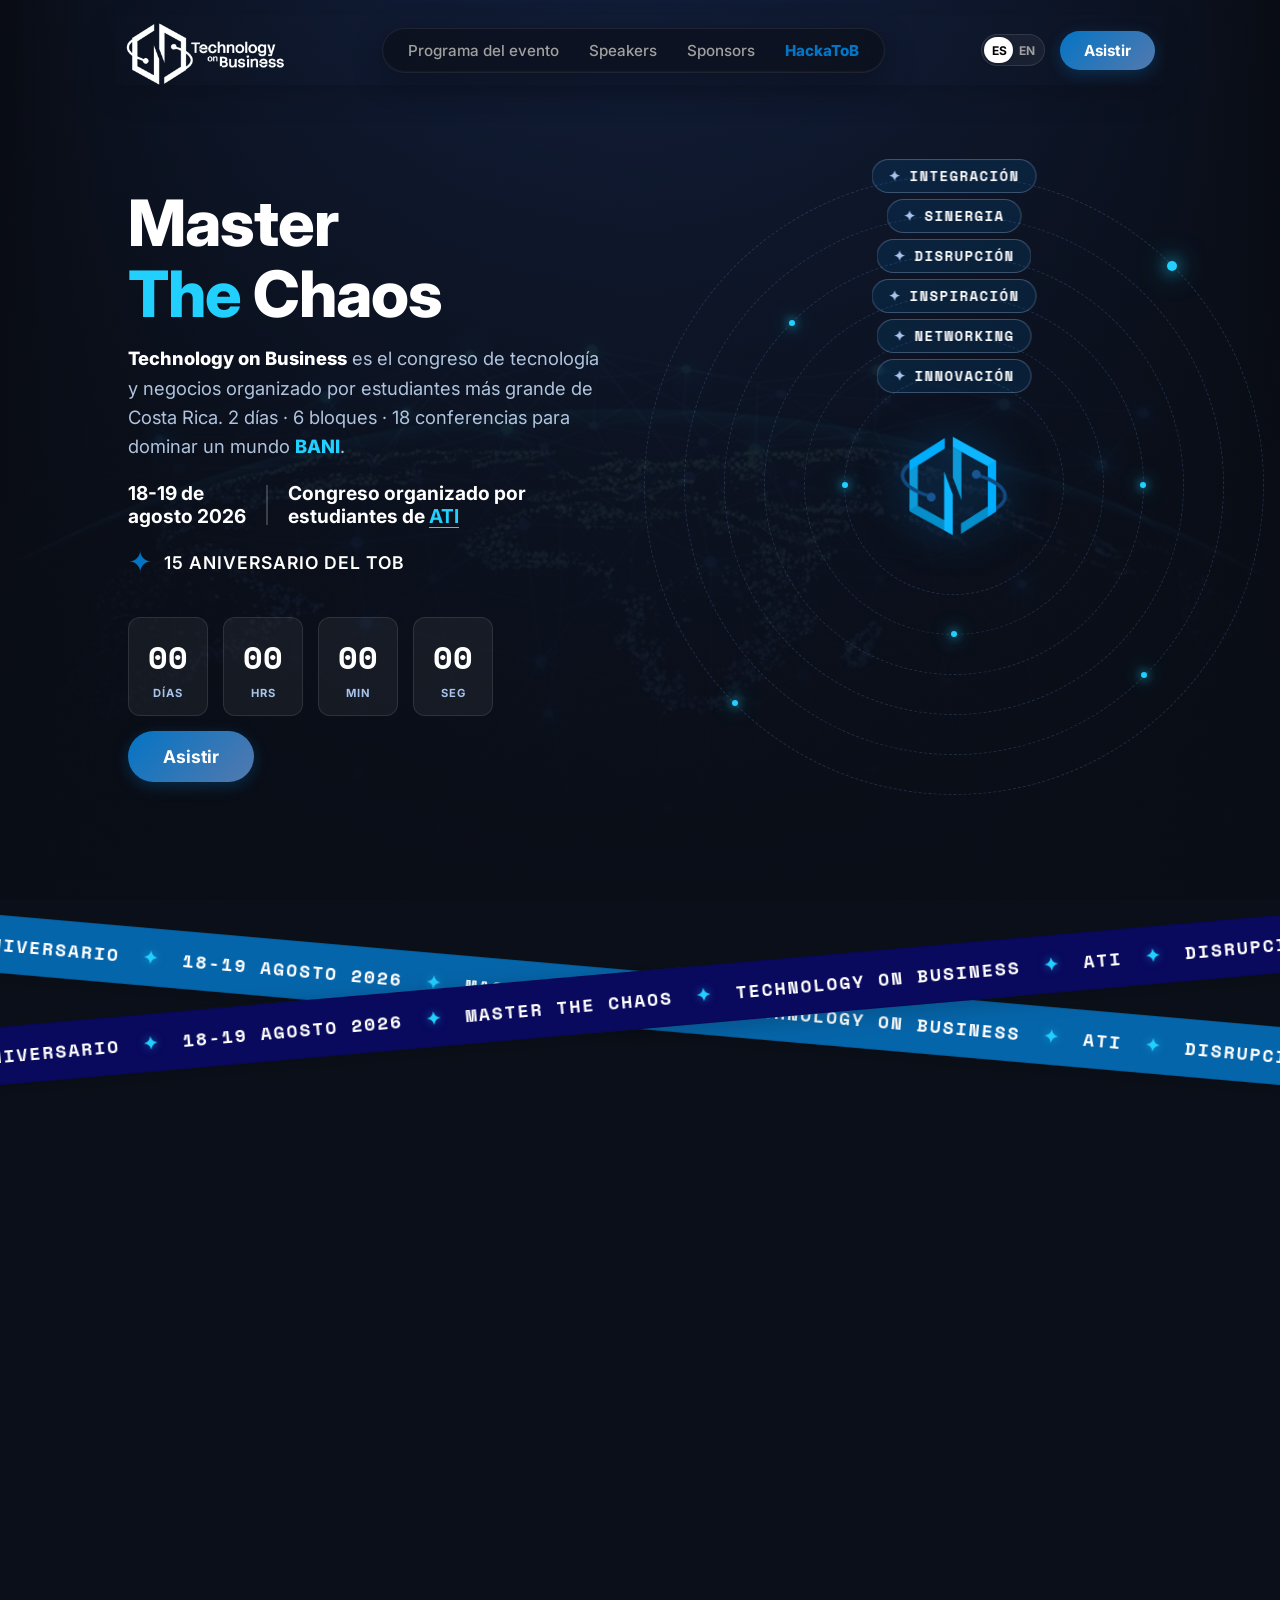
==== index.html @ 5d66d49d "style: autoformat and minor visual tweaks to index and CSS" ====
<!DOCTYPE html>
<html lang="es">

<head>
    <meta charset="UTF-8">
    <meta name="viewport" content="width=device-width, initial-scale=1.0">
    <title>ToB - Technology On Business</title>
    <link rel="stylesheet" href="style.css">
</head>

<body>

    <!-- Navbar -->
    <nav class="navbar" id="navbar">
        <!-- Izquierda -->
        <div class="navbar-left">
            <a href="#" class="logo-link">
                <img src="imagenes/LogoTob.png" alt="Logo ToB" class="logo-img">
            </a>
        </div>

        <!-- Centro -->
        <div class="navbar-center">
            <div class="nav-item">
                <a href="#programa" class="nav-link">Programa del evento</a>
                <div class="dropdown-duna">
                    <div class="dropdown-content">
                        <h4>Agenda completa</h4>
                        <p>Descubre todas las charlas y talleres del ToB.</p>
                    </div>
                </div>
            </div>
            <div class="nav-item">
                <a href="#speakers" class="nav-link">Speakers</a>
                <div class="dropdown-duna">
                    <div class="dropdown-content">
                        <h4>Nuestros Ponentes</h4>
                        <p>Conoce a los expertos que liderarán el evento.</p>
                    </div>
                </div>
            </div>
            <div class="nav-item">
                <a href="#sponsors" class="nav-link">Sponsors</a>
                <div class="dropdown-duna">
                    <div class="dropdown-content">
                        <h4>Nuestros Aliados</h4>
                        <p>Empresas que hacen posible este evento.</p>
                    </div>
                </div>
            </div>
            <div class="nav-item">
                <a href="#hackatob" class="nav-link highlight-link">HackaToB</a>
                <div class="dropdown-duna">
                    <div class="dropdown-content">
                        <h4>Hackathon ToB</h4>
                        <p>Participa en el reto de programación.</p>
                    </div>
                </div>
            </div>
        </div>

        <!-- Derecha -->
        <div class="navbar-right">
            <div class="lang-selector" id="langToggle" data-lang="ES">
                <span class="lang-text active">ES</span>
                <span class="lang-text">EN</span>
                <div class="lang-slider"></div>
            </div>
            <a href="#" class="btn btn-primary">Asistir</a>

            <!-- Hamburger Menu Toggle (Mobile) -->
            <button class="menu-toggle" id="menuToggle" aria-label="Menú">
                <span class="hamburger"></span>
            </button>
        </div>
    </nav>

    <!-- Menú Móvil -->
    <div class="mobile-nav" id="mobileNav">
        <a href="#programa" class="mobile-link">Programa del evento</a>
        <a href="#speakers" class="mobile-link">Speakers</a>
        <a href="#sponsors" class="mobile-link">Sponsors</a>
        <a href="#hackatob" class="mobile-link highlight-link">HackaToB</a>
        <div class="mobile-actions">
            <div class="lang-selector" id="langToggleMobile" data-lang="ES">
                <span class="lang-text active">ES</span>
                <span class="lang-text">EN</span>
                <div class="lang-slider"></div>
            </div>
            <a href="#" class="btn btn-primary">Asistir</a>
        </div>
    </div>

    <!-- Hero Section -->
    <header class="hero" id="hero">
        <div class="hero-content">
            <h1 class="hero-title">Master <br><span class="text-cyan">The </span>Chaos</h1>

            <p class="hero-slogan">
                <span class="font-bold text-white">Technology on Business</span> es el congreso de tecnología y negocios
                organizado por estudiantes más grande de Costa Rica. 2 días · 6 bloques · 18 conferencias para dominar
                un mundo <span class="text-cyan font-bold">BANI</span>.
            </p>

            <div class="hero-info-box">
                <div class="info-date">
                    18-19 de<br>agosto 2026
                </div>
                <div class="info-divider"></div>
                <div class="info-org">
                    Congreso organizado por<br>estudiantes de <a href="#ati" class="text-cyan"
                        style="text-decoration: underline; text-underline-offset: 4px;">ATI</a>
                </div>
            </div>

            <div class="hero-badge">
                <span class="badge-icon">✦</span> <span class="badge-text">15 ANIVERSARIO DEL TOB</span>
            </div>

            <div class="hero-countdown" id="countdown">
                <div class="time-box">
                    <span class="time-value" id="days">00</span>
                    <span class="time-label">DÍAS</span>
                </div>
                <div class="time-box">
                    <span class="time-value" id="hours">00</span>
                    <span class="time-label">HRS</span>
                </div>
                <div class="time-box">
                    <span class="time-value" id="minutes">00</span>
                    <span class="time-label">MIN</span>
                </div>
                <div class="time-box">
                    <span class="time-value" id="seconds">00</span>
                    <span class="time-label">SEG</span>
                </div>
            </div>

            <div class="hero-actions">
                <a href="#" class="btn btn-primary btn-large">Asistir</a>
            </div>
        </div>

        <!-- Derecha: Sistema Solar Interactivo -->
        <div class="hero-visual">
            <div class="solar-system" id="solarSystem">
                <!-- Logo Central (Sol) -->
                <div class="sun" id="heroLogo">
                    <img src="imagenes/IsotipoColor.png" alt="ToB Isotipo" class="sun-img">
                </div>

                <!-- Órbitas y Planetas (6 palabras) -->
                <!-- Órbita 1 (Más cercana, más rápida pero no tanto) -->
                <div class="orbit orbit-1">
                    <div class="planet"><span class="planet-word">Innovación</span></div>
                    <div class="moon" style="top: 50%; left: 0;"></div>
                </div>
                <!-- Órbita 2 -->
                <div class="orbit orbit-2">
                    <div class="planet"><span class="planet-word">Networking</span></div>
                    <div class="moon" style="top: 100%; left: 50%;"></div>
                </div>
                <!-- Órbita 3 -->
                <div class="orbit orbit-3">
                    <div class="planet"><span class="planet-word">Inspiración</span></div>
                    <div class="moon" style="top: 50%; left: 100%;"></div>
                </div>
                <!-- Órbita 4 -->
                <div class="orbit orbit-4">
                    <div class="planet"><span class="planet-word">Disrupción</span></div>
                    <div class="moon" style="top: 14.64%; left: 14.64%;"></div>
                </div>
                <!-- Órbita 5 -->
                <div class="orbit orbit-5">
                    <div class="planet"><span class="planet-word">Sinergia</span></div>
                    <div class="moon" style="top: 85.35%; left: 85.35%;"></div>
                </div>
                <!-- Órbita 6 (Más lejana, más lenta) -->
                <div class="orbit orbit-6">
                    <div class="planet"><span class="planet-word">Integración</span></div>
                    <div class="moon" style="top: 85.35%; left: 14.64%;"></div>
                    <!-- Agregamos una segunda luna a la órbita más grande para que se vea como la imagen -->
                    <div class="moon moon-large" style="top: 14.64%; left: 85.35%;"></div>
                </div>
            </div>
        </div>
    </header>

    <!-- Franja Divisora (Crossed Marquee) -->
    <div class="divider-marquee">
        <!-- Franja 1 (Moviéndose a la izquierda, inclinada) -->
        <div class="marquee-stripe marquee-1">
            <div class="marquee-track track-left">
                <span class="marquee-text">15 ANIVERSARIO <span class="text-cyan">✦</span> 18-19 AGOSTO 2026 <span
                        class="text-cyan">✦</span> MASTER THE CHAOS <span class="text-cyan">✦</span> TECHNOLOGY ON
                    BUSINESS <span class="text-cyan">✦</span> ATI <span class="text-cyan">✦</span> DISRUPCIÓN <span
                        class="text-cyan">✦</span> NETWORKING <span class="text-cyan">✦</span> </span>
                <span class="marquee-text">15 ANIVERSARIO <span class="text-cyan">✦</span> 18-19 AGOSTO 2026 <span
                        class="text-cyan">✦</span> MASTER THE CHAOS <span class="text-cyan">✦</span> TECHNOLOGY ON
                    BUSINESS <span class="text-cyan">✦</span> ATI <span class="text-cyan">✦</span> DISRUPCIÓN <span
                        class="text-cyan">✦</span> NETWORKING <span class="text-cyan">✦</span> </span>
                <span class="marquee-text">15 ANIVERSARIO <span class="text-cyan">✦</span> 18-19 AGOSTO 2026 <span
                        class="text-cyan">✦</span> MASTER THE CHAOS <span class="text-cyan">✦</span> TECHNOLOGY ON
                    BUSINESS <span class="text-cyan">✦</span> ATI <span class="text-cyan">✦</span> DISRUPCIÓN <span
                        class="text-cyan">✦</span> NETWORKING <span class="text-cyan">✦</span> </span>
                <span class="marquee-text">15 ANIVERSARIO <span class="text-cyan">✦</span> 18-19 AGOSTO 2026 <span
                        class="text-cyan">✦</span> MASTER THE CHAOS <span class="text-cyan">✦</span> TECHNOLOGY ON
                    BUSINESS <span class="text-cyan">✦</span> ATI <span class="text-cyan">✦</span> DISRUPCIÓN <span
                        class="text-cyan">✦</span> NETWORKING <span class="text-cyan">✦</span> </span>
            </div>
        </div>

        <!-- Franja 2 (Moviéndose a la derecha, inclinada cruzada) -->
        <div class="marquee-stripe marquee-2">
            <div class="marquee-track track-right">
                <span class="marquee-text">15 ANIVERSARIO <span class="text-cyan">✦</span> 18-19 AGOSTO 2026 <span
                        class="text-cyan">✦</span> MASTER THE CHAOS <span class="text-cyan">✦</span> TECHNOLOGY ON
                    BUSINESS <span class="text-cyan">✦</span> ATI <span class="text-cyan">✦</span> DISRUPCIÓN <span
                        class="text-cyan">✦</span> NETWORKING <span class="text-cyan">✦</span> </span>
                <span class="marquee-text">15 ANIVERSARIO <span class="text-cyan">✦</span> 18-19 AGOSTO 2026 <span
                        class="text-cyan">✦</span> MASTER THE CHAOS <span class="text-cyan">✦</span> TECHNOLOGY ON
                    BUSINESS <span class="text-cyan">✦</span> ATI <span class="text-cyan">✦</span> DISRUPCIÓN <span
                        class="text-cyan">✦</span> NETWORKING <span class="text-cyan">✦</span> </span>
                <span class="marquee-text">15 ANIVERSARIO <span class="text-cyan">✦</span> 18-19 AGOSTO 2026 <span
                        class="text-cyan">✦</span> MASTER THE CHAOS <span class="text-cyan">✦</span> TECHNOLOGY ON
                    BUSINESS <span class="text-cyan">✦</span> ATI <span class="text-cyan">✦</span> DISRUPCIÓN <span
                        class="text-cyan">✦</span> NETWORKING <span class="text-cyan">✦</span> </span>
                <span class="marquee-text">15 ANIVERSARIO <span class="text-cyan">✦</span> 18-19 AGOSTO 2026 <span
                        class="text-cyan">✦</span> MASTER THE CHAOS <span class="text-cyan">✦</span> TECHNOLOGY ON
                    BUSINESS <span class="text-cyan">✦</span> ATI <span class="text-cyan">✦</span> DISRUPCIÓN <span
                        class="text-cyan">✦</span> NETWORKING <span class="text-cyan">✦</span> </span>
            </div>
        </div>
    </div>

    <!-- Section About -->
    <section id="about" class="about-section">
        <div class="container">
            <!-- El contenido del about irá aquí -->
        </div>
    </section>

    <script src="script.js"></script>
</body>

</html>
---- style.css ----
/* Importando fuentes base modernas como fallback (Inter/Outfit) y definiendo las deseadas */
@import url('https://fonts.googleapis.com/css2?family=Inter:wght@400;500;600;700&family=Space+Mono:wght@400;700&display=swap');

:root {
    /* Paleta Sapphire nightfall whisper */
    --color-primary: #0474C4;
    --color-primary-dark: #06457F;
    --color-secondary: #5379AE;
    --color-accent: #A8C4EC;
    --color-dark-teal: #2C444C;
    --color-background: #0A0F19;
    /* Fondo oscuro del body */

    /* Variables adicionales */
    --color-text: #ffffff;
    --color-nav-text: #2C444C;
    /* Texto oscuro para el nav blanco */
    --glass-bg: rgba(255, 255, 255, 0.98);
    /* Fondo blanco del nav */
    --nav-shadow: 0 10px 30px rgba(0, 0, 0, 0.15);

    /* Tipografía */
    --font-main: 'Google Sans Flex', 'Inter', sans-serif;
    --font-tech: 'Geist Pixel', 'Space Mono', monospace;
}

* {
    margin: 0;
    padding: 0;
    box-sizing: border-box;
}

body {
    background-color: var(--color-background);
    /* Conservamos el fondo oscuro */
    color: var(--color-text);
    font-family: var(--font-main);
    min-height: 200vh;
}

/* =========================================
   NAVBAR (Estilo Pastilla Blanca Flotante)
   ========================================= */
.navbar {
    position: fixed;
    top: 15px;
    left: 50%;
    transform: translateX(-50%);
    width: 95%;
    max-width: 1050px;
    height: 70px;
    display: flex;
    justify-content: space-between;
    align-items: center;
    padding: 0 10px;
    z-index: 1000;
    background: transparent;
    transition: all 0.3s ease;
}

/* IZQUIERDA */
.navbar-left {
    display: flex;
    align-items: center;
}

.logo-link {
    display: flex;
    align-items: center;
    text-decoration: none;
    gap: 10px;
}

.logo-img {
    height: 160px;
    width: auto;
    object-fit: contain;
}


/* CENTRO (Ahora con forma de pastilla y efecto glassmorphism oscuro) */
.navbar-center {
    display: flex;
    gap: 30px;
    align-items: center;
    height: 45px;
    background: rgba(10, 14, 23, 0.6);
    /* Fondo oscuro semitransparente */
    border: 1px solid rgba(255, 255, 255, 0.08);
    border-radius: 50px;
    padding: 0 25px;
    backdrop-filter: blur(24px);
    /* Fuerte desenfoque para el efecto de luz */
    -webkit-backdrop-filter: blur(24px);
    box-shadow: inset 0 -1px 2px rgba(255, 255, 255, 0.05), 0 8px 32px rgba(0, 0, 0, 0.3);
}

.nav-item {
    position: relative;
    height: 100%;
    display: flex;
    align-items: center;
}

.nav-link {
    text-decoration: none;
    color: #a0a0a0;
    font-size: 0.95rem;
    font-weight: 500;
    transition: color 0.3s ease;
    padding: 10px 0;
}

.nav-item:hover .nav-link {
    color: #ffffff;
}

/* Enlace Destacado (HackaToB) */
.nav-link.highlight-link,
.mobile-link.highlight-link {
    color: var(--color-primary);
    font-weight: 800;
}

.nav-link.highlight-link:hover,
.mobile-link.highlight-link:hover {
    color: var(--color-primary-dark);
}

/* Dropdown estilo "Duna" (Ajustado al nuevo diseño) */
.dropdown-duna {
    position: absolute;
    top: 80px;
    /* Justo debajo del navbar con margen */
    left: 50%;
    transform: translateX(-50%) translateY(10px);
    background: #ffffff;
    /* Dropdown blanco para combinar con el nav */
    border-radius: 16px;
    padding: 20px;
    width: max-content;
    min-width: 220px;
    opacity: 0;
    visibility: hidden;
    transition: all 0.3s cubic-bezier(0.16, 1, 0.3, 1);
    box-shadow: 0 15px 40px rgba(0, 0, 0, 0.2);
    border: 1px solid rgba(0, 0, 0, 0.05);
}

/* Flechita para el dropdown */
.dropdown-duna::before {
    content: '';
    position: absolute;
    top: -6px;
    left: 50%;
    transform: translateX(-50%) rotate(45deg);
    width: 12px;
    height: 12px;
    background: #ffffff;
    border-left: 1px solid rgba(0, 0, 0, 0.05);
    border-top: 1px solid rgba(0, 0, 0, 0.05);
}

.nav-item:hover .dropdown-duna {
    opacity: 1;
    visibility: visible;
    transform: translateX(-50%) translateY(0);
}

.dropdown-content h4 {
    color: var(--color-primary-dark);
    font-size: 1rem;
    margin-bottom: 6px;
    font-weight: 700;
}

.dropdown-content p {
    color: #666;
    font-size: 0.85rem;
    line-height: 1.4;
}

/* DERECHA */
.navbar-right {
    display: flex;
    align-items: center;
    gap: 15px;
}

/* Selector de Idioma tipo switch */
.lang-selector {
    position: relative;
    display: flex;
    align-items: center;
    background-color: rgba(255, 255, 255, 0.05);
    border: 1px solid rgba(255, 255, 255, 0.1);
    border-radius: 20px;
    padding: 3px;
    width: 64px;
    height: 32px;
    cursor: pointer;
    justify-content: space-between;
}

.lang-text {
    font-family: var(--font-main);
    font-size: 0.75rem;
    font-weight: 700;
    color: #a0a0a0;
    z-index: 2;
    width: 50%;
    text-align: center;
    transition: color 0.3s;
    user-select: none;
    display: block;
}

.lang-text.active {
    color: #000;
}

.lang-slider {
    position: absolute;
    top: 2px;
    left: 2px;
    width: 29px;
    height: 26px;
    background: #ffffff;
    border-radius: 16px;
    box-shadow: 0 2px 5px rgba(0, 0, 0, 0.2);
    transition: transform 0.3s cubic-bezier(0.25, 0.8, 0.25, 1);
    z-index: 1;
}

.lang-selector[data-lang="EN"] .lang-slider {
    transform: translateX(29px);
}

/* Botones */
.btn {
    text-decoration: none;
    padding: 10px 24px;
    border-radius: 30px;
    font-size: 0.95rem;
    font-weight: 700;
    transition: all 0.3s ease;
    cursor: pointer;
}

/* Patrocinar: Mismo estilo pastilla, diferente tonalidad (más suave) */
.btn-secondary {
    background: linear-gradient(135deg, var(--color-accent), var(--color-secondary));
    color: #fff;
    box-shadow: 0 4px 15px rgba(168, 196, 236, 0.3);
}

.btn-secondary:hover {
    box-shadow: 0 6px 20px rgba(168, 196, 236, 0.5);
    transform: translateY(-2px);
    background: linear-gradient(135deg, var(--color-secondary), var(--color-accent));
}

/* Botón Principal (Gradiente llamativo como en la imagen, pero con nuestra paleta) */
.btn-primary {
    background: linear-gradient(135deg, var(--color-primary), var(--color-secondary));
    color: #fff;
    box-shadow: 0 4px 15px rgba(4, 116, 196, 0.3);
}

.btn-primary:hover {
    box-shadow: 0 6px 20px rgba(4, 116, 196, 0.5);
    transform: translateY(-2px);
    background: linear-gradient(135deg, var(--color-primary-dark), var(--color-primary));
}


/* =========================================
   HAMBURGER MENU & RESPONSIVE
   ========================================= */
.menu-toggle {
    display: none;
    background: rgba(255, 255, 255, 0.04);
    border: 1px solid rgba(255, 255, 255, 0.05);
    border-radius: 50%;
    cursor: pointer;
    width: 44px;
    height: 44px;
    position: relative;
    z-index: 1001;
}

.hamburger,
.hamburger::before,
.hamburger::after {
    display: block;
    width: 20px;
    height: 2px;
    background-color: #ffffff;
    /* Hamburguesa blanca */
    position: absolute;
    left: 11px;
    transition: all 0.3s ease;
    border-radius: 2px;
}

.hamburger {
    top: 20px;
}

.hamburger::before {
    content: '';
    top: -7px;
    left: 0;
}

.hamburger::after {
    content: '';
    top: 7px;
    left: 0;
}

/* Estado activo de hamburguesa (X) */
.menu-toggle.active .hamburger {
    background-color: transparent;
}

.menu-toggle.active .hamburger::before {
    transform: translateY(7px) rotate(45deg);
}

.menu-toggle.active .hamburger::after {
    transform: translateY(-7px) rotate(-45deg);
}

/* Menú Móvil */
.mobile-nav {
    position: fixed;
    top: 100px;
    left: 50%;
    transform: translateX(-50%) translateY(-20px);
    width: 90%;
    max-width: 400px;
    background: var(--glass-bg);
    border-radius: 24px;
    padding: 25px;
    display: flex;
    flex-direction: column;
    gap: 15px;
    box-shadow: 0 15px 40px rgba(0, 0, 0, 0.2);
    opacity: 0;
    visibility: hidden;
    transition: all 0.3s cubic-bezier(0.16, 1, 0.3, 1);
    z-index: 999;
}

.mobile-nav.open {
    opacity: 1;
    visibility: visible;
    transform: translateX(-50%) translateY(0);
}

.mobile-link {
    text-decoration: none;
    color: var(--color-nav-text);
    font-size: 1.1rem;
    font-weight: 700;
    padding: 12px;
    text-align: center;
    border-bottom: 1px solid rgba(0, 0, 0, 0.05);
    transition: color 0.3s;
}

.mobile-link:hover {
    color: var(--color-primary);
}

.mobile-actions {
    display: flex;
    flex-direction: column;
    align-items: center;
    gap: 20px;
    margin-top: 10px;
}

@media (max-width: 980px) {
    .navbar {
        height: 70px;
        padding: 0 15px;
    }

    .navbar-center,
    .navbar-right .btn-primary {
        display: none;
    }

    .menu-toggle {
        display: flex;
        align-items: center;
        justify-content: center;
    }
}

/* =========================================
   HERO SECTION
   ========================================= */
.hero {
    display: grid;
    grid-template-columns: 1fr 1fr;
    min-height: 100vh;
    padding: 120px 5% 50px 10%;
    /* Espacio arriba para el navbar */
    align-items: center;
    gap: 40px;
    overflow: hidden;
    position: relative;
    background: linear-gradient(rgba(10, 14, 23, 0.85), rgba(10, 14, 23, 0.95)), url('imagenes/FondoHero.jpg');
    background-size: cover;
    background-position: center;
    background-repeat: no-repeat;
}

/* --- LADO IZQUIERDO: CONTENIDO --- */
.hero-content {
    display: flex;
    flex-direction: column;
    gap: 15px;
    z-index: 10;
}

/* === Estilo original de "Pastilla" (Comentado por si se desea regresar a él) ===
.hero-badge {
    display: inline-flex;
    align-items: center;
    background: rgba(83, 121, 174, 0.15);
    border: 1px solid rgba(83, 121, 174, 0.3);
    padding: 8px 16px;
    border-radius: 50px;
    font-size: 0.9rem;
    font-weight: 600;
    color: var(--color-accent);
    margin-bottom: 20px;
    backdrop-filter: blur(5px);
}

.badge-icon {
    margin-right: 8px;
    font-size: 1.1rem;
}
*/

/* === Nuevo estilo sin pastilla === */
.hero-badge {
    display: inline-flex;
    align-items: center;
    margin-bottom: 20px;
}

.badge-icon {
    margin-right: 12px;
    font-size: 1.8rem;
    color: var(--color-primary);
    /* Color vibrante para la estrella */
    font-weight: 300;
    line-height: 1;
}

.badge-text {
    font-size: 1.1rem;
    font-weight: 600;
    color: #fff;
    letter-spacing: 1px;
}

.badge-dot {
    width: 8px;
    height: 8px;
    border-radius: 50%;
    background-color: var(--color-accent);
}

.hero-title {
    font-size: clamp(3rem, 5vw, 5rem);
    font-weight: 800;
    line-height: 1.1;
    color: #ffffff;
    letter-spacing: -1px;
}

.hero-subtitle {
    font-size: clamp(1.5rem, 2vw, 2rem);
    font-weight: 600;
    color: var(--color-primary);
    margin-top: -15px;
}

.hero-slogan {
    font-size: 1.15rem;
    line-height: 1.6;
    color: #b0c4de;
    max-width: 90%;
}

.text-cyan {
    color: #21d0ff;
}

.text-white {
    color: #ffffff;
}

.font-bold {
    font-weight: 800;
}

.underline-text {
    text-decoration: underline;
    text-decoration-color: rgba(33, 208, 255, 0.5);
    text-underline-offset: 4px;
}

/* Info Box */
.hero-info-box {
    display: flex;
    align-items: center;
    gap: 20px;
    margin: 5px 0;
}

.info-date {
    font-size: 1.2rem;
    font-weight: 700;
    color: #fff;
    line-height: 1.2;
    white-space: nowrap;
}

.info-divider {
    width: 2px;
    height: 40px;
    background-color: rgba(255, 255, 255, 0.2);
}

.info-org {
    font-size: 1.2rem;
    font-weight: 700;
    color: #fff;
    line-height: 1.2;
}

/* Contador */
.hero-countdown {
    display: flex;
    gap: 15px;
    margin-top: 5px;
}

.time-box {
    display: flex;
    flex-direction: column;
    align-items: center;
    background: rgba(255, 255, 255, 0.05);
    border: 1px solid rgba(255, 255, 255, 0.1);
    border-radius: 12px;
    padding: 15px;
    min-width: 80px;
}

.time-value {
    font-family: var(--font-tech);
    font-size: 2rem;
    font-weight: 700;
    color: #ffffff;
}

.time-label {
    font-size: 0.7rem;
    color: var(--color-accent);
    font-weight: 700;
    letter-spacing: 1px;
    margin-top: 5px;
}

.btn-large {
    padding: 15px 35px;
    font-size: 1.1rem;
    display: inline-block;
}

/* --- LADO DERECHO: SISTEMA SOLAR --- */
.hero-visual {
    position: relative;
    width: 100%;
    height: 600px;
    display: flex;
    justify-content: center;
    align-items: center;
    perspective: 1000px;
    /* Para efecto 3D */
}

.solar-system {
    position: relative;
    width: 500px;
    height: 500px;
    display: flex;
    justify-content: center;
    align-items: center;
    transform-style: preserve-3d;
    transition: transform 0.1s ease-out;
    /* Para el parallax del mouse */
}

/* Logo Central */
.sun {
    position: absolute;
    width: 120px;
    height: 120px;
    z-index: 10;
    display: flex;
    justify-content: center;
    align-items: center;
    cursor: pointer;
    transition: transform 1s cubic-bezier(0.25, 1, 0.5, 1);
}

.sun-img {
    width: 100%;
    height: 100%;
    object-fit: contain;
    filter: drop-shadow(0 0 20px rgba(4, 116, 196, 0.5));
}

/* Animación de Moneda (Click en logo) */
.coin-spin {
    transform: rotateY(720deg) scale(1.1);
    /* 2 vueltas completas arrastradas */
}

/* Órbitas */
.orbit {
    position: absolute;
    border: 1px dashed rgba(83, 121, 174, 0.3);
    border-radius: 50%;
    top: 50%;
    left: 50%;
    transform: translate(-50%, -50%);
    animation: orbit-spin linear infinite;
    pointer-events: none;
    /* Dejar pasar los clicks a los elementos internos */
}

/* Lunas / Puntos Celestes en las órbitas */
.moon {
    position: absolute;
    width: 6px;
    height: 6px;
    background-color: #21d0ff;
    /* Color celeste brillante tipo neón */
    border-radius: 50%;
    box-shadow: 0 0 10px #21d0ff, 0 0 20px #21d0ff;
    transform: translate(-50%, -50%);
    /* Centrar exactamente en la línea de la órbita */
    pointer-events: none;
}

.moon.moon-large {
    width: 10px;
    height: 10px;
    box-shadow: 0 0 15px #21d0ff, 0 0 30px #21d0ff;
}

/* Planetas (Palabras) */
.planet {
    position: absolute;
    top: 0;
    left: 50%;
    transform: translate(-50%, -50%);
    /* El planeta debe contra-rotar para que el texto siempre esté al derecho */
    animation: anti-orbit-spin linear infinite;
    pointer-events: auto;
    /* Para poder hacer click en la palabra */
}

.planet-word {
    display: flex;
    align-items: center;
    gap: 8px;
    background: rgba(4, 116, 196, 0.15);
    border: 1px solid rgba(168, 196, 236, 0.3);
    backdrop-filter: blur(4px);
    padding: 6px 16px;
    border-radius: 20px;
    color: #fff;
    font-family: var(--font-tech);
    font-size: 0.85rem;
    font-weight: 700;
    letter-spacing: 1px;
    text-transform: uppercase;
    cursor: pointer;
    transition: all 0.3s ease;
    white-space: nowrap;
}

/* Iconos de estrella al lado de las palabras (como en la imagen 2) */
.planet-word::before {
    content: '✦';
    color: var(--color-accent);
}

/* Hover en planetas */
.planet-word:hover {
    background: rgba(4, 116, 196, 0.4);
    border-color: var(--color-accent);
    transform: scale(1.05);
}

/* Interactividad (Clic en planeta) */
.planet.highlighted .planet-word {
    background: var(--color-primary);
    border-color: #fff;
    box-shadow: 0 0 20px var(--color-primary);
    transform: scale(1.1);
}

.orbit.dimmed {
    opacity: 0.2;
}

.sun.dimmed {
    opacity: 0.5;
}

/* Tamaños y Velocidades de las 6 Órbitas */
/* 1. Más cercana */
.orbit-1 {
    width: 220px;
    height: 220px;
    animation-duration: 20s;
}

.orbit-1 .planet {
    animation-duration: 20s;
}

/* 2 */
.orbit-2 {
    width: 300px;
    height: 300px;
    animation-duration: 25s;
    animation-delay: -5s;
}

.orbit-2 .planet {
    animation-duration: 25s;
    animation-delay: -5s;
}

/* 3 */
.orbit-3 {
    width: 380px;
    height: 380px;
    animation-duration: 32s;
    animation-delay: -15s;
}

.orbit-3 .planet {
    animation-duration: 32s;
    animation-delay: -15s;
}

/* 4 */
.orbit-4 {
    width: 460px;
    height: 460px;
    animation-duration: 40s;
    animation-delay: -10s;
}

.orbit-4 .planet {
    animation-duration: 40s;
    animation-delay: -10s;
}

/* 5 */
.orbit-5 {
    width: 540px;
    height: 540px;
    animation-duration: 48s;
    animation-delay: -25s;
}

.orbit-5 .planet {
    animation-duration: 48s;
    animation-delay: -25s;
}

/* 6. Más lejana, más lenta */
.orbit-6 {
    width: 620px;
    height: 620px;
    animation-duration: 55s;
    animation-delay: -40s;
}

.orbit-6 .planet {
    animation-duration: 55s;
    animation-delay: -40s;
}

/* Keyframes de Rotación */
@keyframes orbit-spin {
    from {
        transform: translate(-50%, -50%) rotate(0deg);
    }

    to {
        transform: translate(-50%, -50%) rotate(360deg);
    }
}

/* Contra-rotación para mantener el texto horizontal */
@keyframes anti-orbit-spin {
    from {
        transform: translate(-50%, -50%) rotate(0deg);
    }

    to {
        transform: translate(-50%, -50%) rotate(-360deg);
    }
}

/* Responsivo para el Hero */
@media (max-width: 1100px) {
    .hero {
        grid-template-columns: 1fr;
        padding-top: 150px;
        text-align: center;
    }

    .hero-content {
        align-items: center;
    }

    .hero-slogan {
        margin: 0 auto;
    }

    .hero-visual {
        height: 400px;
        margin-top: 50px;
    }

    .solar-system {
        transform: scale(0.6) !important;
        /* Achicar el sistema solar para pantallas pequeñas */
    }
}

/* =========================================
   DIVIDER MARQUEE (Crossed)
   ========================================= */
.divider-marquee {
    position: relative;
    width: 100%;
    height: 200px;
    background: transparent;
    overflow: hidden;
    display: flex;
    align-items: center;
    justify-content: center;
}

.marquee-stripe {
    position: absolute;
    width: 110vw;
    /* Más ancho que la pantalla para cubrir la rotación */
    left: -5vw;
    padding: 15px 0;
    box-shadow: 0 5px 25px rgba(0, 0, 0, 0.2);
    z-index: 10;
    border-top: 1px solid rgba(0, 0, 0, 0.1);
    border-bottom: 1px solid rgba(0, 0, 0, 0.1);
}

.marquee-1 {
    transform: rotate(-5deg);
    background: #09095d;
    backdrop-filter: blur(10px);
}

.marquee-2 {
    transform: rotate(5deg);
    background: rgba(4, 116, 196, 0.85);
    backdrop-filter: blur(10px);
    z-index: 9;
    /* Va por debajo de la 1 */
}

.marquee-track {
    display: flex;
    white-space: nowrap;
    width: fit-content;
}

.track-left {
    animation: scroll-left 35s linear infinite;
}

.track-right {
    animation: scroll-right 35s linear infinite;
}

.marquee-text {
    font-family: var(--font-tech);
    font-size: 1.1rem;
    font-weight: 700;
    color: #fff;
    letter-spacing: 2px;
    padding-right: 20px;
    display: inline-block;
}

.marquee-text .text-cyan {
    margin: 0 10px;
    text-shadow: 0 0 10px rgba(33, 208, 255, 0.5);
}

@keyframes scroll-left {
    0% {
        transform: translateX(0);
    }

    100% {
        transform: translateX(-25%);
    }
}

@keyframes scroll-right {
    0% {
        transform: translateX(-25%);
    }

    100% {
        transform: translateX(0);
    }
}

/* =========================================
   ABOUT SECTION
   ========================================= */
.about-section {
    background-color: var(--color-bg);
    min-height: 60vh;
    padding: 80px 5%;
    color: #fff;
}
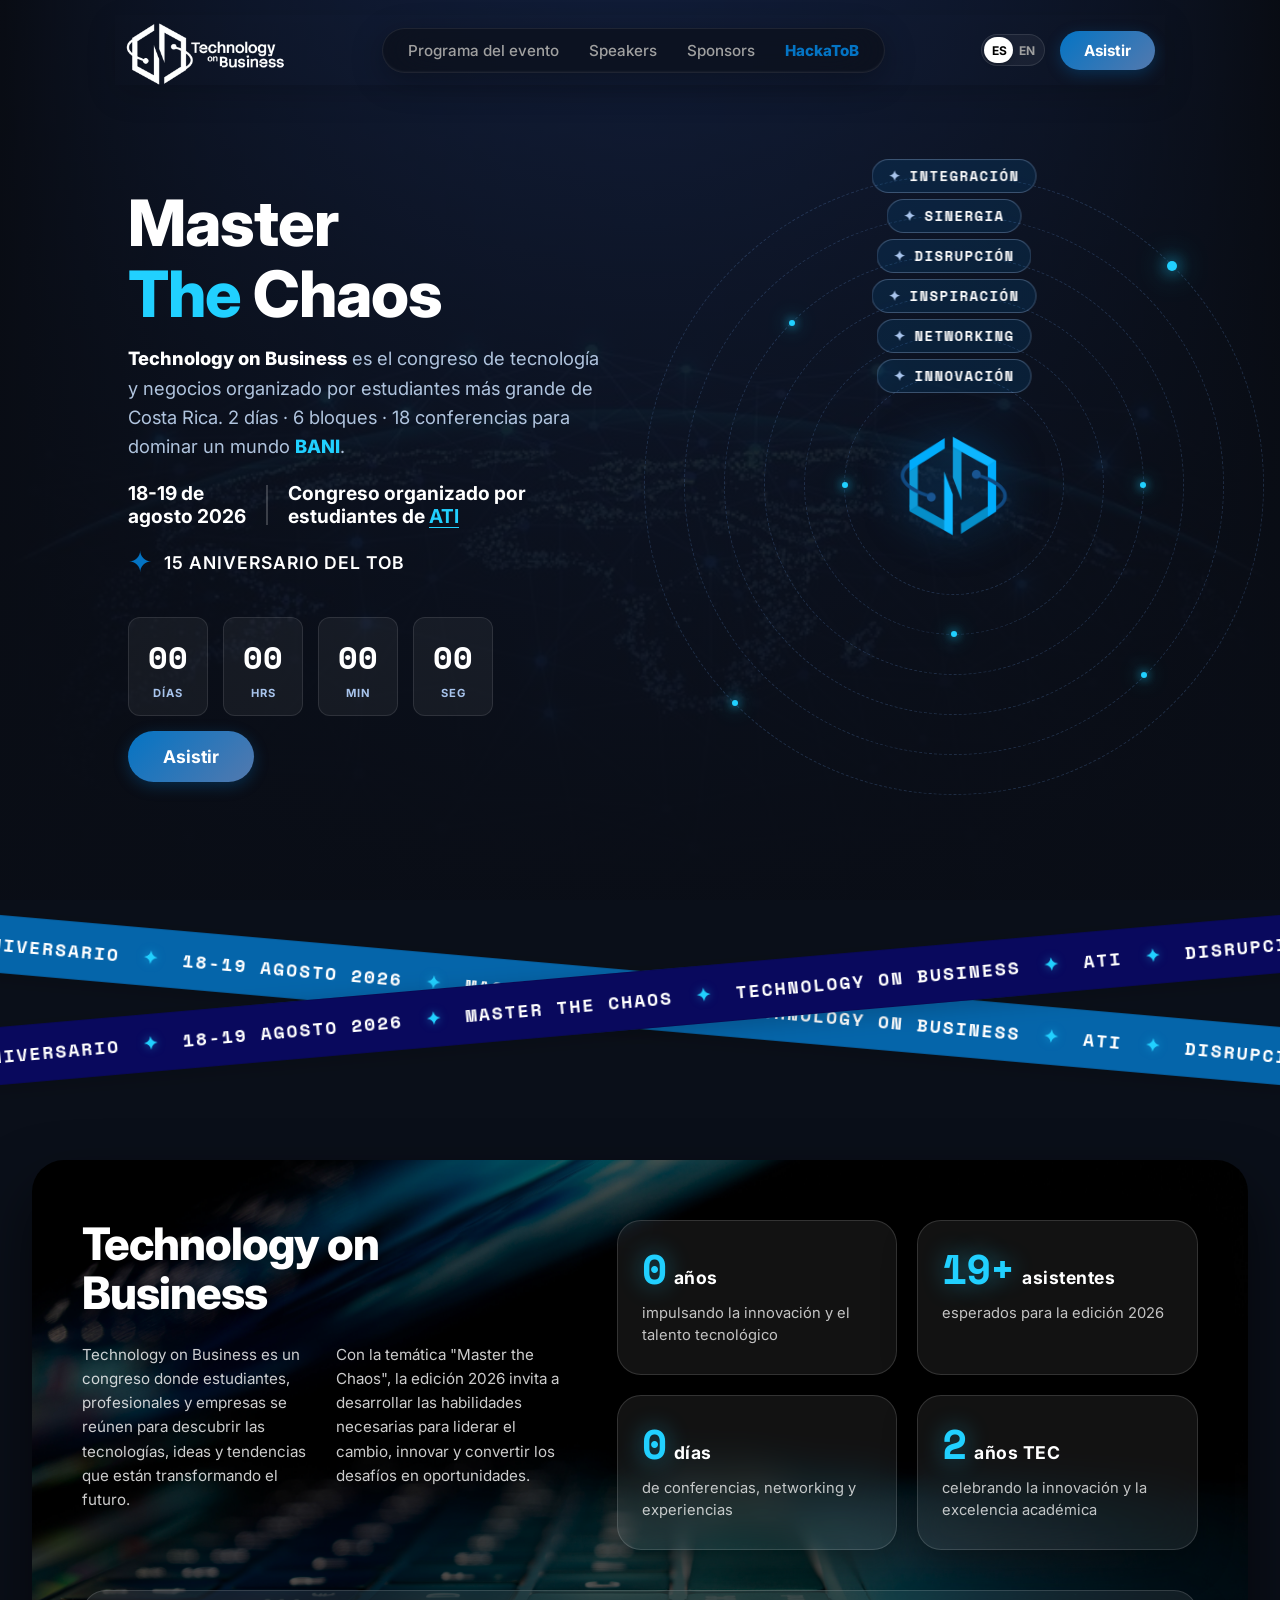
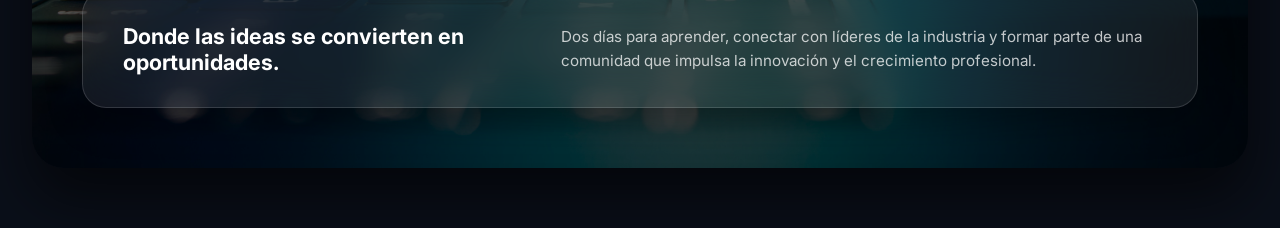
==== commit 19a85c8e: "feat: redesign About section with Glassmorphic cards, staggered animations and updated content" ====
--- a/index.html
+++ b/index.html
@@ -9,6 +9,11 @@
 </head>
 
 <body>
+
+    <!-- Pantalla de Carga -->
+    <div id="loader-wrapper" class="loader-wrapper">
+        <img src="imagenes/IsotipoColor.png" alt="Cargando ToB..." class="loader-logo">
+    </div>
 
     <!-- Navbar -->
     <nav class="navbar" id="navbar">
@@ -235,8 +240,58 @@
 
     <!-- Section About -->
     <section id="about" class="about-section">
-        <div class="container">
-            <!-- El contenido del about irá aquí -->
+        <div class="about-container">
+            <!-- Parte Superior: Título + Descripción + Grid 2x2 -->
+            <div class="about-top">
+                <!-- Título (Línea naranja) y Descripción en columnas (Líneas rojas) -->
+                <div class="about-info">
+                    <h2 class="about-title">Technology on Business</h2>
+                    <div class="about-description">
+                        <p>Technology on Business es un congreso donde estudiantes, profesionales y empresas se reúnen para descubrir las tecnologías, ideas y tendencias que están transformando el futuro.</p>
+                        <p>Con la temática "Master the Chaos", la edición 2026 invita a desarrollar las habilidades necesarias para liderar el cambio, innovar y convertir los desafíos en oportunidades.</p>
+                    </div>
+                </div>
+
+                <!-- Cuadros Verdes (Grid 2x2 Glassmorphism con Contadores Animados) -->
+                <div class="about-grid">
+                    <div class="glass-card">
+                        <div class="stat-header">
+                            <span class="stat-number" data-target="15" data-suffix="">0</span>
+                            <span class="stat-label">años</span>
+                        </div>
+                        <p class="glass-card-desc">impulsando la innovación y el talento tecnológico</p>
+                    </div>
+                    <div class="glass-card">
+                        <div class="stat-header">
+                            <span class="stat-number" data-target="500" data-suffix="+">0</span>
+                            <span class="stat-label">asistentes</span>
+                        </div>
+                        <p class="glass-card-desc">esperados para la edición 2026</p>
+                    </div>
+                    <div class="glass-card">
+                        <div class="stat-header">
+                            <span class="stat-number" data-target="2" data-suffix="">0</span>
+                            <span class="stat-label">días</span>
+                        </div>
+                        <p class="glass-card-desc">de conferencias, networking y experiencias</p>
+                    </div>
+                    <div class="glass-card">
+                        <div class="stat-header">
+                            <span class="stat-number" data-target="55" data-suffix="">0</span>
+                            <span class="stat-label">años TEC</span>
+                        </div>
+                        <p class="glass-card-desc">celebrando la innovación y la excelencia académica</p>
+                    </div>
+                </div>
+            </div>
+
+            <!-- Cuadro Azul Alargado (Glassmorphism Horizontal) -->
+            <div class="about-bottom-card glass-card">
+                <div class="bottom-card-content">
+                    <h3 class="bottom-card-title">Donde las ideas se convierten en oportunidades.</h3>
+                    <p class="bottom-card-desc">Dos días para aprender, conectar con líderes de la industria y formar parte de una comunidad que impulsa la innovación y el crecimiento profesional.</p>
+                </div>
+            </div>
         </div>
     </section>
 
--- a/style.css
+++ b/style.css
@@ -946,11 +946,283 @@
 }
 
 /* =========================================
+   PANTALLA DE CARGA
+   ========================================= */
+.loader-wrapper {
+    position: fixed;
+    top: 0;
+    left: 0;
+    width: 100vw;
+    height: 100vh;
+    background-color: var(--color-background);
+    display: flex;
+    justify-content: center;
+    align-items: center;
+    z-index: 9999;
+    transition: opacity 0.5s ease, visibility 0.5s ease;
+}
+
+.loader-logo {
+    width: 120px;
+    height: auto;
+    animation: spin 2s linear infinite;
+    filter: drop-shadow(0 0 20px rgba(4, 116, 196, 0.5));
+}
+
+@keyframes spin {
+    0% {
+        transform: rotate(0deg);
+    }
+
+    100% {
+        transform: rotate(360deg);
+    }
+}
+
+.loader-hidden {
+    opacity: 0;
+    visibility: hidden;
+    pointer-events: none;
+}
+
+/* =========================================
    ABOUT SECTION
    ========================================= */
 .about-section {
-    background-color: var(--color-bg);
-    min-height: 60vh;
-    padding: 80px 5%;
-    color: #fff;
+    width: 100%;
+    padding: 60px 1.5%;
+    display: flex;
+    justify-content: center;
+    align-items: center;
+    box-sizing: border-box;
+}
+
+.about-container {
+    width: 98%;
+    max-width: 1650px;
+    min-height: 600px;
+    border-radius: 32px;
+    border: none;
+    box-shadow: 0 30px 60px rgba(0, 0, 0, 0.6);
+    overflow: hidden;
+    position: relative;
+    padding: 60px 50px;
+    box-sizing: border-box;
+    background: linear-gradient(180deg, rgba(0, 0, 0, 0.5) 0%, rgba(0, 0, 0, 0.75) 100%),
+                url('imagenes/FondoAbout.jpg') no-repeat center center / cover;
+    /* Layout interior */
+    display: flex;
+    flex-direction: column;
+    gap: 40px;
+    justify-content: space-between;
+
+    /* --- Paso 1: Aparece el Fondo --- */
+    opacity: 0;
+    transform: translateY(50px) scale(0.97);
+    transition: transform 0.8s cubic-bezier(0.16, 1, 0.3, 1), opacity 0.8s ease;
+}
+
+.about-container.reveal-active {
+    opacity: 1;
+    transform: translateY(0) scale(1);
+}
+
+/* --- Paso 2: Aparece el Texto (Título + Descripción) --- */
+.about-top {
+    display: flex;
+    justify-content: space-between;
+    align-items: flex-start;
+    gap: 50px;
+    width: 100%;
+}
+
+.about-info {
+    flex: 1;
+    max-width: 620px;
+    opacity: 0;
+    transform: translateY(30px);
+    transition: transform 0.8s cubic-bezier(0.16, 1, 0.3, 1) 0.3s, opacity 0.8s ease 0.3s;
+}
+
+.about-container.reveal-active .about-info {
+    opacity: 1;
+    transform: translateY(0);
+}
+
+.about-title {
+    font-size: clamp(2.2rem, 3.5vw, 3.5rem);
+    font-weight: 800;
+    line-height: 1.1;
+    color: #ffffff;
+    margin-bottom: 24px;
+    letter-spacing: -1px;
+    text-shadow: 0 4px 15px rgba(0,0,0,0.5);
+}
+
+.about-description {
+    display: grid;
+    grid-template-columns: 1fr 1fr;
+    gap: 24px;
+    color: rgba(255, 255, 255, 0.8);
+    font-size: 0.95rem;
+    line-height: 1.6;
+}
+
+/* --- Paso 3: Aparecen los 5 Cuadros Blur (4 Grid + 1 Inferior) --- */
+.about-grid {
+    flex: 1.2;
+    display: grid;
+    grid-template-columns: repeat(2, 1fr);
+    gap: 20px;
+    width: 100%;
+    max-width: 720px;
+}
+
+.about-grid .glass-card {
+    opacity: 0;
+    transform: translateY(35px);
+    transition: transform 0.8s cubic-bezier(0.16, 1, 0.3, 1), opacity 0.8s ease, background 0.35s ease, border-color 0.35s ease, box-shadow 0.35s ease;
+}
+
+.about-container.reveal-active .about-grid .glass-card:nth-child(1) {
+    transition-delay: 0.5s;
+    opacity: 1;
+    transform: translateY(0);
+}
+.about-container.reveal-active .about-grid .glass-card:nth-child(2) {
+    transition-delay: 0.65s;
+    opacity: 1;
+    transform: translateY(0);
+}
+.about-container.reveal-active .about-grid .glass-card:nth-child(3) {
+    transition-delay: 0.8s;
+    opacity: 1;
+    transform: translateY(0);
+}
+.about-container.reveal-active .about-grid .glass-card:nth-child(4) {
+    transition-delay: 0.95s;
+    opacity: 1;
+    transform: translateY(0);
+}
+
+.about-bottom-card {
+    width: 100%;
+    padding: 32px 40px;
+    box-sizing: border-box;
+    opacity: 0;
+    transform: translateY(35px);
+    transition: transform 0.8s cubic-bezier(0.16, 1, 0.3, 1) 1.1s, opacity 0.8s ease 1.1s, background 0.35s ease, border-color 0.35s ease, box-shadow 0.35s ease;
+}
+
+.about-container.reveal-active .about-bottom-card {
+    opacity: 1;
+    transform: translateY(0);
+}
+
+/* --- Estilo Glassmorphism Base --- */
+.glass-card {
+    background: rgba(255, 255, 255, 0.07);
+    backdrop-filter: blur(20px);
+    -webkit-backdrop-filter: blur(20px);
+    border: 1px solid rgba(255, 255, 255, 0.14);
+    border-radius: 24px;
+    padding: 28px 24px;
+    box-shadow: 0 15px 35px rgba(0, 0, 0, 0.3);
+    position: relative;
+    overflow: hidden;
+}
+
+.glass-card:hover {
+    background: rgba(255, 255, 255, 0.13);
+    border-color: rgba(255, 255, 255, 0.3);
+    transform: translateY(-5px) !important;
+    box-shadow: 0 20px 45px rgba(0, 0, 0, 0.45);
+}
+
+/* --- Estilos de Estadísticas / Números Celestes --- */
+.stat-header {
+    display: flex;
+    align-items: baseline;
+    gap: 8px;
+    margin-bottom: 12px;
+    flex-wrap: wrap;
+}
+
+.stat-number {
+    font-size: clamp(2.4rem, 3.2vw, 3.5rem);
+    font-weight: 800;
+    font-family: var(--font-tech);
+    color: #21d0ff;
+    line-height: 1;
+    letter-spacing: -1px;
+    text-shadow: 0 0 25px rgba(33, 208, 255, 0.45);
+}
+
+.stat-label {
+    font-size: 1.1rem;
+    font-weight: 700;
+    color: #ffffff;
+    letter-spacing: 0.5px;
+}
+
+.glass-card-desc {
+    font-size: 0.92rem;
+    color: rgba(255, 255, 255, 0.75);
+    line-height: 1.5;
+}
+
+/* --- Cuadro Azul Alargado Inferior --- */
+.about-bottom-card {
+    width: 100%;
+    padding: 32px 40px;
+    box-sizing: border-box;
+}
+
+.bottom-card-content {
+    display: flex;
+    justify-content: space-between;
+    align-items: center;
+    gap: 40px;
+}
+
+.bottom-card-title {
+    font-size: 1.35rem;
+    font-weight: 700;
+    color: #ffffff;
+    flex: 1;
+    max-width: 450px;
+}
+
+.bottom-card-desc {
+    font-size: 0.95rem;
+    color: rgba(255, 255, 255, 0.75);
+    line-height: 1.6;
+    flex: 1.5;
+}
+
+/* --- Responsivo --- */
+@media (max-width: 1024px) {
+    .about-top {
+        flex-direction: column;
+    }
+
+    .about-info, .about-grid {
+        max-width: 100%;
+    }
+
+    .bottom-card-content {
+        flex-direction: column;
+        align-items: flex-start;
+        gap: 15px;
+    }
+}
+
+@media (max-width: 640px) {
+    .about-container {
+        padding: 35px 20px;
+    }
+
+    .about-description, .about-grid {
+        grid-template-columns: 1fr;
+    }
 }
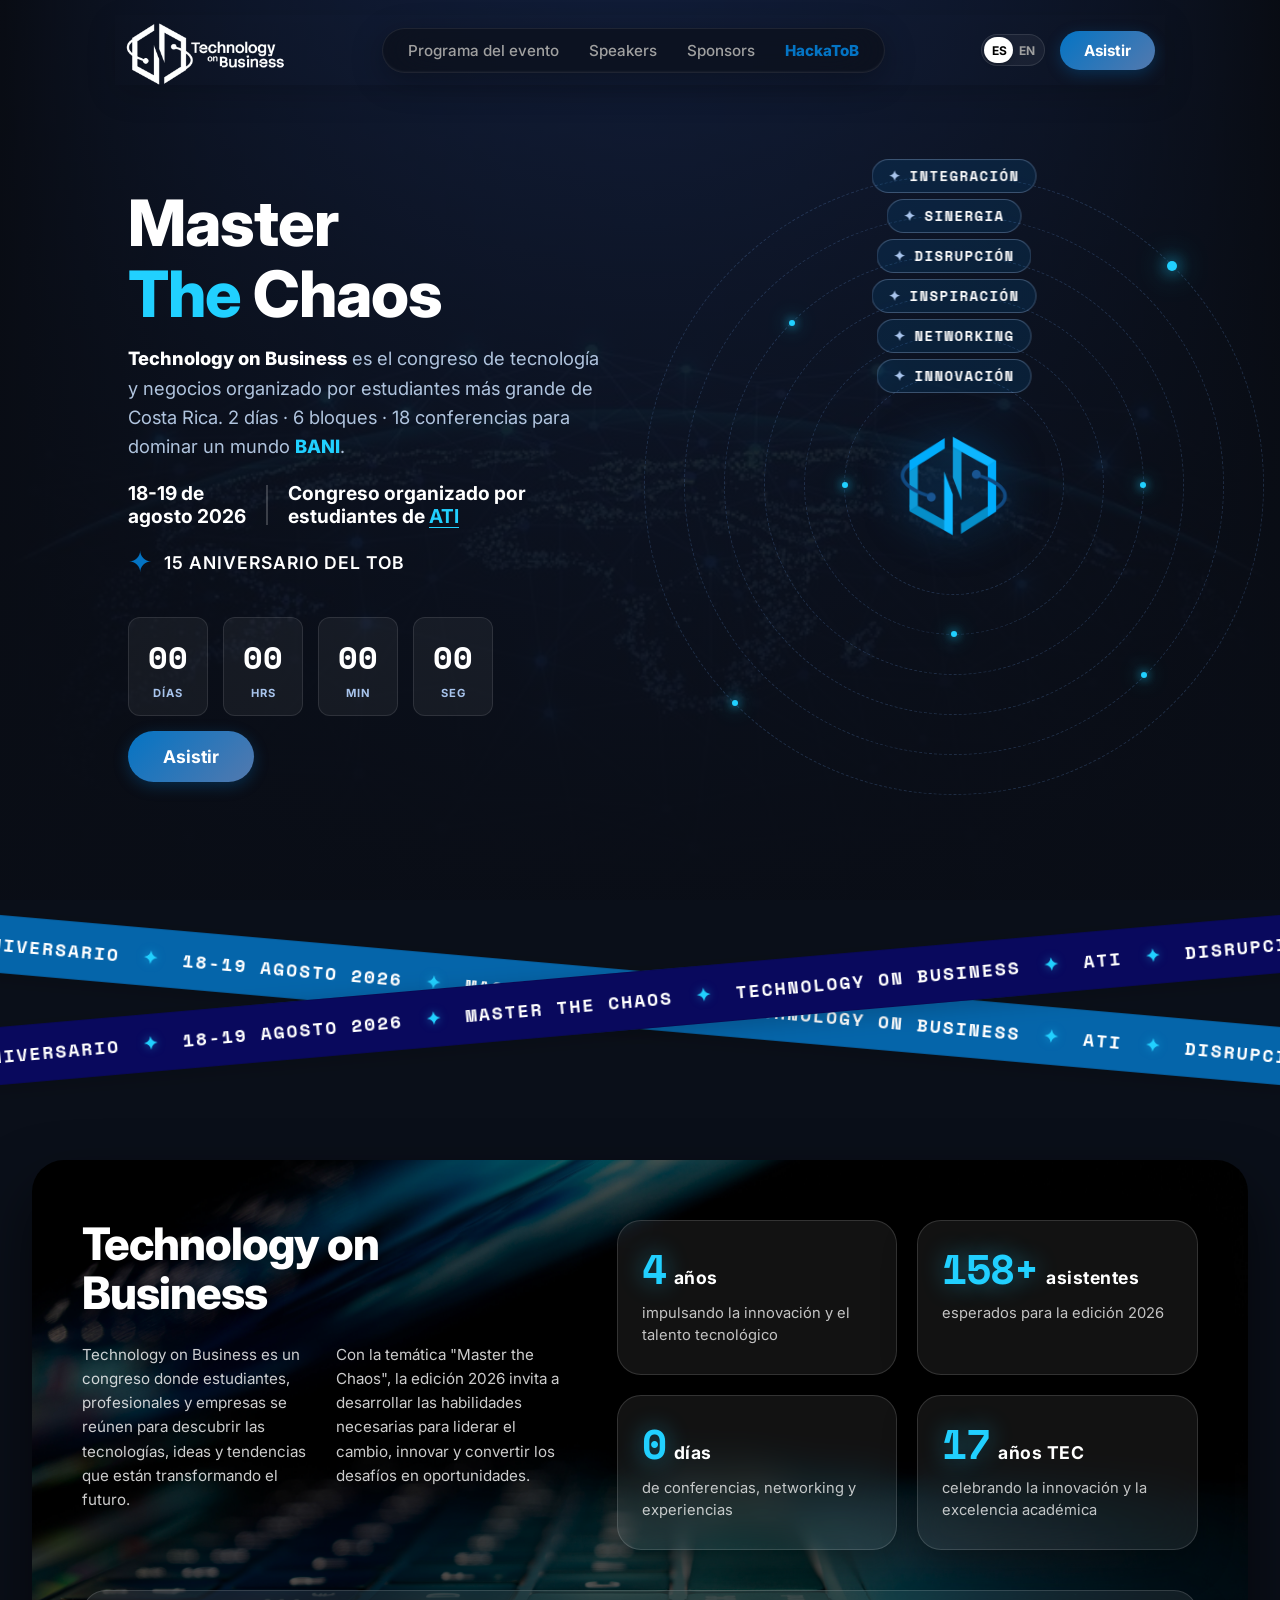
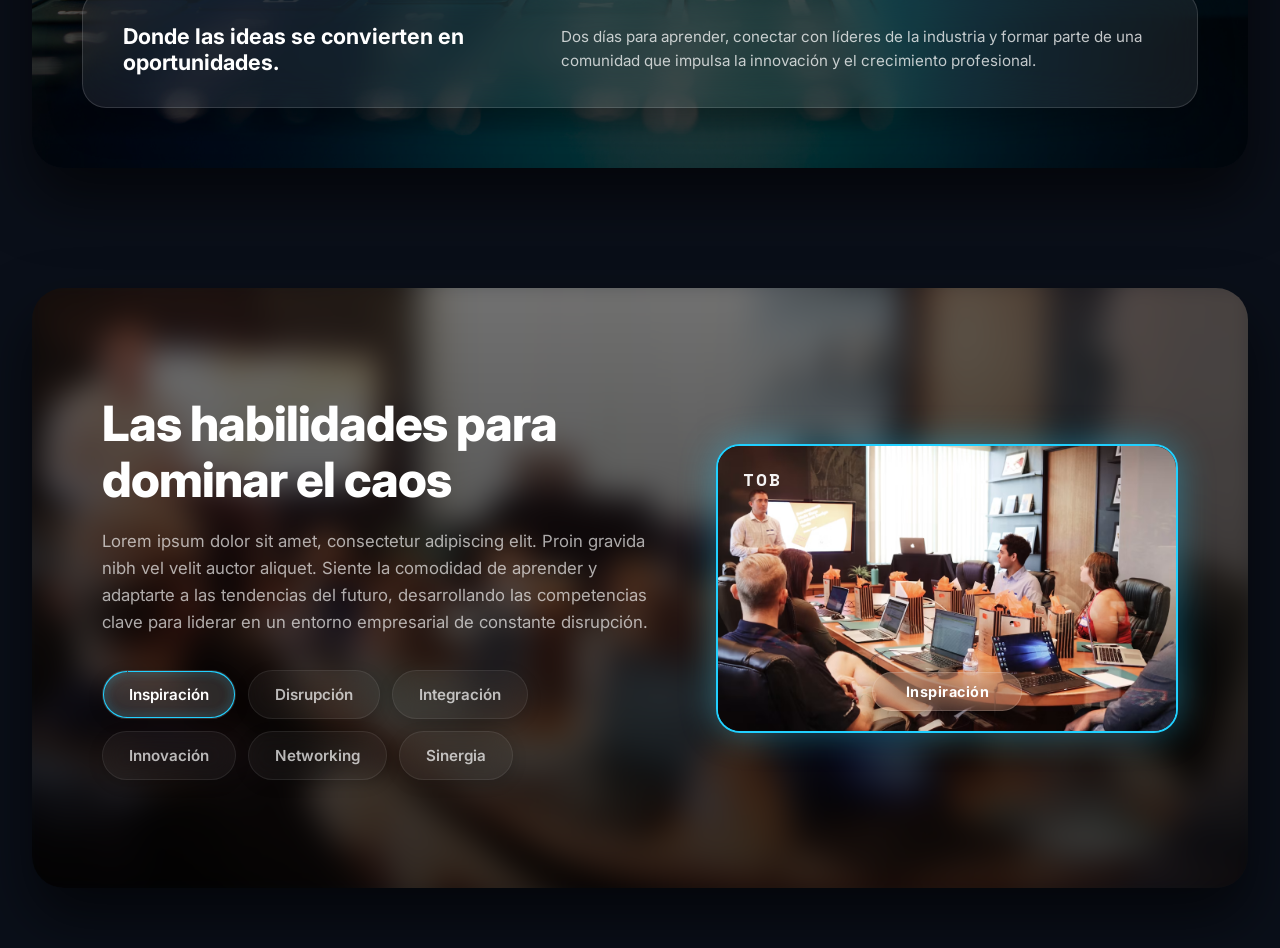
==== commit 406f6efe: "feat: implement step 1 and 2 of Habilidades section with SolCard columns layout, blurred container b" ====
--- a/index.html
+++ b/index.html
@@ -295,6 +295,57 @@
         </div>
     </section>
 
+    <!-- Section Habilidades -->
+    <section id="habilidades" class="skills-section">
+        <div class="skills-container">
+            <!-- Columna Izquierda: Título, Párrafo y Botones -->
+            <div class="skills-content-left">
+                <h2 class="skills-main-title">Las habilidades para dominar el caos</h2>
+                <p class="skills-main-desc">
+                    Lorem ipsum dolor sit amet, consectetur adipiscing elit. Proin gravida nibh vel velit auctor aliquet. Siente la comodidad de aprender y adaptarte a las tendencias del futuro, desarrollando las competencias clave para liderar en un entorno empresarial de constante disrupción.
+                </p>
+                
+                <div class="skills-pills-container">
+                    <button class="skill-pill active" data-bg="InspiracionFondo" data-name="Inspiración">
+                        <span class="pill-text">Inspiración</span>
+                        <svg class="pill-border-svg"><rect class="pill-border-rect" width="100%" height="100%" /></svg>
+                    </button>
+                    <button class="skill-pill" data-bg="DisrupcionFondo" data-name="Disrupción">
+                        <span class="pill-text">Disrupción</span>
+                        <svg class="pill-border-svg"><rect class="pill-border-rect" width="100%" height="100%" /></svg>
+                    </button>
+                    <button class="skill-pill" data-bg="IntegracionFondo" data-name="Integración">
+                        <span class="pill-text">Integración</span>
+                        <svg class="pill-border-svg"><rect class="pill-border-rect" width="100%" height="100%" /></svg>
+                    </button>
+                    <button class="skill-pill" data-bg="InnovacionFondo" data-name="Innovación">
+                        <span class="pill-text">Innovación</span>
+                        <svg class="pill-border-svg"><rect class="pill-border-rect" width="100%" height="100%" /></svg>
+                    </button>
+                    <button class="skill-pill" data-bg="NetworkingFondo" data-name="Networking">
+                        <span class="pill-text">Networking</span>
+                        <svg class="pill-border-svg"><rect class="pill-border-rect" width="100%" height="100%" /></svg>
+                    </button>
+                    <button class="skill-pill" data-bg="SinergiaFondo" data-name="Sinergia">
+                        <span class="pill-text">Sinergia</span>
+                        <svg class="pill-border-svg"><rect class="pill-border-rect" width="100%" height="100%" /></svg>
+                    </button>
+                </div>
+            </div>
+
+            <!-- Columna Derecha: Tarjeta con Borde Azul Luminoso -->
+            <div class="skills-content-right">
+                <div class="skills-showcase-card">
+                    <div class="skills-card-logo">tob</div>
+                    <img id="skillsShowcaseImage" class="skills-showcase-img" src="imagenes/InspiracionFondo.jpg" alt="Inspiración">
+                    <div class="skills-card-footer">
+                        <span id="skillsShowcaseLabel" class="skills-card-label">Inspiración</span>
+                    </div>
+                </div>
+            </div>
+        </div>
+    </section>
+
     <script src="script.js"></script>
 </body>
 
--- a/style.css
+++ b/style.css
@@ -1,1228 +1,1480 @@
-/* Importando fuentes base modernas como fallback (Inter/Outfit) y definiendo las deseadas */
-@import url('https://fonts.googleapis.com/css2?family=Inter:wght@400;500;600;700&family=Space+Mono:wght@400;700&display=swap');
-
-:root {
-    /* Paleta Sapphire nightfall whisper */
-    --color-primary: #0474C4;
-    --color-primary-dark: #06457F;
-    --color-secondary: #5379AE;
-    --color-accent: #A8C4EC;
-    --color-dark-teal: #2C444C;
-    --color-background: #0A0F19;
-    /* Fondo oscuro del body */
-
-    /* Variables adicionales */
-    --color-text: #ffffff;
-    --color-nav-text: #2C444C;
-    /* Texto oscuro para el nav blanco */
-    --glass-bg: rgba(255, 255, 255, 0.98);
-    /* Fondo blanco del nav */
-    --nav-shadow: 0 10px 30px rgba(0, 0, 0, 0.15);
-
-    /* Tipografía */
-    --font-main: 'Google Sans Flex', 'Inter', sans-serif;
-    --font-tech: 'Geist Pixel', 'Space Mono', monospace;
-}
-
-* {
-    margin: 0;
-    padding: 0;
-    box-sizing: border-box;
-}
-
-body {
-    background-color: var(--color-background);
-    /* Conservamos el fondo oscuro */
-    color: var(--color-text);
-    font-family: var(--font-main);
-    min-height: 200vh;
-}
-
-/* =========================================
-   NAVBAR (Estilo Pastilla Blanca Flotante)
-   ========================================= */
-.navbar {
-    position: fixed;
-    top: 15px;
-    left: 50%;
-    transform: translateX(-50%);
-    width: 95%;
-    max-width: 1050px;
-    height: 70px;
-    display: flex;
-    justify-content: space-between;
-    align-items: center;
-    padding: 0 10px;
-    z-index: 1000;
-    background: transparent;
-    transition: all 0.3s ease;
-}
-
-/* IZQUIERDA */
-.navbar-left {
-    display: flex;
-    align-items: center;
-}
-
-.logo-link {
-    display: flex;
-    align-items: center;
-    text-decoration: none;
-    gap: 10px;
-}
-
-.logo-img {
-    height: 160px;
-    width: auto;
-    object-fit: contain;
-}
-
-
-/* CENTRO (Ahora con forma de pastilla y efecto glassmorphism oscuro) */
-.navbar-center {
-    display: flex;
-    gap: 30px;
-    align-items: center;
-    height: 45px;
-    background: rgba(10, 14, 23, 0.6);
-    /* Fondo oscuro semitransparente */
-    border: 1px solid rgba(255, 255, 255, 0.08);
-    border-radius: 50px;
-    padding: 0 25px;
-    backdrop-filter: blur(24px);
-    /* Fuerte desenfoque para el efecto de luz */
-    -webkit-backdrop-filter: blur(24px);
-    box-shadow: inset 0 -1px 2px rgba(255, 255, 255, 0.05), 0 8px 32px rgba(0, 0, 0, 0.3);
-}
-
-.nav-item {
-    position: relative;
-    height: 100%;
-    display: flex;
-    align-items: center;
-}
-
-.nav-link {
-    text-decoration: none;
-    color: #a0a0a0;
-    font-size: 0.95rem;
-    font-weight: 500;
-    transition: color 0.3s ease;
-    padding: 10px 0;
-}
-
-.nav-item:hover .nav-link {
-    color: #ffffff;
-}
-
-/* Enlace Destacado (HackaToB) */
-.nav-link.highlight-link,
-.mobile-link.highlight-link {
-    color: var(--color-primary);
-    font-weight: 800;
-}
-
-.nav-link.highlight-link:hover,
-.mobile-link.highlight-link:hover {
-    color: var(--color-primary-dark);
-}
-
-/* Dropdown estilo "Duna" (Ajustado al nuevo diseño) */
-.dropdown-duna {
-    position: absolute;
-    top: 80px;
-    /* Justo debajo del navbar con margen */
-    left: 50%;
-    transform: translateX(-50%) translateY(10px);
-    background: #ffffff;
-    /* Dropdown blanco para combinar con el nav */
-    border-radius: 16px;
-    padding: 20px;
-    width: max-content;
-    min-width: 220px;
-    opacity: 0;
-    visibility: hidden;
-    transition: all 0.3s cubic-bezier(0.16, 1, 0.3, 1);
-    box-shadow: 0 15px 40px rgba(0, 0, 0, 0.2);
-    border: 1px solid rgba(0, 0, 0, 0.05);
-}
-
-/* Flechita para el dropdown */
-.dropdown-duna::before {
-    content: '';
-    position: absolute;
-    top: -6px;
-    left: 50%;
-    transform: translateX(-50%) rotate(45deg);
-    width: 12px;
-    height: 12px;
-    background: #ffffff;
-    border-left: 1px solid rgba(0, 0, 0, 0.05);
-    border-top: 1px solid rgba(0, 0, 0, 0.05);
-}
-
-.nav-item:hover .dropdown-duna {
-    opacity: 1;
-    visibility: visible;
-    transform: translateX(-50%) translateY(0);
-}
-
-.dropdown-content h4 {
-    color: var(--color-primary-dark);
-    font-size: 1rem;
-    margin-bottom: 6px;
-    font-weight: 700;
-}
-
-.dropdown-content p {
-    color: #666;
-    font-size: 0.85rem;
-    line-height: 1.4;
-}
-
-/* DERECHA */
-.navbar-right {
-    display: flex;
-    align-items: center;
-    gap: 15px;
-}
-
-/* Selector de Idioma tipo switch */
-.lang-selector {
-    position: relative;
-    display: flex;
-    align-items: center;
-    background-color: rgba(255, 255, 255, 0.05);
-    border: 1px solid rgba(255, 255, 255, 0.1);
-    border-radius: 20px;
-    padding: 3px;
-    width: 64px;
-    height: 32px;
-    cursor: pointer;
-    justify-content: space-between;
-}
-
-.lang-text {
-    font-family: var(--font-main);
-    font-size: 0.75rem;
-    font-weight: 700;
-    color: #a0a0a0;
-    z-index: 2;
-    width: 50%;
-    text-align: center;
-    transition: color 0.3s;
-    user-select: none;
-    display: block;
-}
-
-.lang-text.active {
-    color: #000;
-}
-
-.lang-slider {
-    position: absolute;
-    top: 2px;
-    left: 2px;
-    width: 29px;
-    height: 26px;
-    background: #ffffff;
-    border-radius: 16px;
-    box-shadow: 0 2px 5px rgba(0, 0, 0, 0.2);
-    transition: transform 0.3s cubic-bezier(0.25, 0.8, 0.25, 1);
-    z-index: 1;
-}
-
-.lang-selector[data-lang="EN"] .lang-slider {
-    transform: translateX(29px);
-}
-
-/* Botones */
-.btn {
-    text-decoration: none;
-    padding: 10px 24px;
-    border-radius: 30px;
-    font-size: 0.95rem;
-    font-weight: 700;
-    transition: all 0.3s ease;
-    cursor: pointer;
-}
-
-/* Patrocinar: Mismo estilo pastilla, diferente tonalidad (más suave) */
-.btn-secondary {
-    background: linear-gradient(135deg, var(--color-accent), var(--color-secondary));
-    color: #fff;
-    box-shadow: 0 4px 15px rgba(168, 196, 236, 0.3);
-}
-
-.btn-secondary:hover {
-    box-shadow: 0 6px 20px rgba(168, 196, 236, 0.5);
-    transform: translateY(-2px);
-    background: linear-gradient(135deg, var(--color-secondary), var(--color-accent));
-}
-
-/* Botón Principal (Gradiente llamativo como en la imagen, pero con nuestra paleta) */
-.btn-primary {
-    background: linear-gradient(135deg, var(--color-primary), var(--color-secondary));
-    color: #fff;
-    box-shadow: 0 4px 15px rgba(4, 116, 196, 0.3);
-}
-
-.btn-primary:hover {
-    box-shadow: 0 6px 20px rgba(4, 116, 196, 0.5);
-    transform: translateY(-2px);
-    background: linear-gradient(135deg, var(--color-primary-dark), var(--color-primary));
-}
-
-
-/* =========================================
-   HAMBURGER MENU & RESPONSIVE
-   ========================================= */
-.menu-toggle {
-    display: none;
-    background: rgba(255, 255, 255, 0.04);
-    border: 1px solid rgba(255, 255, 255, 0.05);
-    border-radius: 50%;
-    cursor: pointer;
-    width: 44px;
-    height: 44px;
-    position: relative;
-    z-index: 1001;
-}
-
-.hamburger,
-.hamburger::before,
-.hamburger::after {
-    display: block;
-    width: 20px;
-    height: 2px;
-    background-color: #ffffff;
-    /* Hamburguesa blanca */
-    position: absolute;
-    left: 11px;
-    transition: all 0.3s ease;
-    border-radius: 2px;
-}
-
-.hamburger {
-    top: 20px;
-}
-
-.hamburger::before {
-    content: '';
-    top: -7px;
-    left: 0;
-}
-
-.hamburger::after {
-    content: '';
-    top: 7px;
-    left: 0;
-}
-
-/* Estado activo de hamburguesa (X) */
-.menu-toggle.active .hamburger {
-    background-color: transparent;
-}
-
-.menu-toggle.active .hamburger::before {
-    transform: translateY(7px) rotate(45deg);
-}
-
-.menu-toggle.active .hamburger::after {
-    transform: translateY(-7px) rotate(-45deg);
-}
-
-/* Menú Móvil */
-.mobile-nav {
-    position: fixed;
-    top: 100px;
-    left: 50%;
-    transform: translateX(-50%) translateY(-20px);
-    width: 90%;
-    max-width: 400px;
-    background: var(--glass-bg);
-    border-radius: 24px;
-    padding: 25px;
-    display: flex;
-    flex-direction: column;
-    gap: 15px;
-    box-shadow: 0 15px 40px rgba(0, 0, 0, 0.2);
-    opacity: 0;
-    visibility: hidden;
-    transition: all 0.3s cubic-bezier(0.16, 1, 0.3, 1);
-    z-index: 999;
-}
-
-.mobile-nav.open {
-    opacity: 1;
-    visibility: visible;
-    transform: translateX(-50%) translateY(0);
-}
-
-.mobile-link {
-    text-decoration: none;
-    color: var(--color-nav-text);
-    font-size: 1.1rem;
-    font-weight: 700;
-    padding: 12px;
-    text-align: center;
-    border-bottom: 1px solid rgba(0, 0, 0, 0.05);
-    transition: color 0.3s;
-}
-
-.mobile-link:hover {
-    color: var(--color-primary);
-}
-
-.mobile-actions {
-    display: flex;
-    flex-direction: column;
-    align-items: center;
-    gap: 20px;
-    margin-top: 10px;
-}
-
-@media (max-width: 980px) {
-    .navbar {
-        height: 70px;
-        padding: 0 15px;
-    }
-
-    .navbar-center,
-    .navbar-right .btn-primary {
-        display: none;
-    }
-
-    .menu-toggle {
-        display: flex;
-        align-items: center;
-        justify-content: center;
-    }
-}
-
-/* =========================================
-   HERO SECTION
-   ========================================= */
-.hero {
-    display: grid;
-    grid-template-columns: 1fr 1fr;
-    min-height: 100vh;
-    padding: 120px 5% 50px 10%;
-    /* Espacio arriba para el navbar */
-    align-items: center;
-    gap: 40px;
-    overflow: hidden;
-    position: relative;
-    background: linear-gradient(rgba(10, 14, 23, 0.85), rgba(10, 14, 23, 0.95)), url('imagenes/FondoHero.jpg');
-    background-size: cover;
-    background-position: center;
-    background-repeat: no-repeat;
-}
-
-/* --- LADO IZQUIERDO: CONTENIDO --- */
-.hero-content {
-    display: flex;
-    flex-direction: column;
-    gap: 15px;
-    z-index: 10;
-}
-
-/* === Estilo original de "Pastilla" (Comentado por si se desea regresar a él) ===
-.hero-badge {
-    display: inline-flex;
-    align-items: center;
-    background: rgba(83, 121, 174, 0.15);
-    border: 1px solid rgba(83, 121, 174, 0.3);
-    padding: 8px 16px;
-    border-radius: 50px;
-    font-size: 0.9rem;
-    font-weight: 600;
-    color: var(--color-accent);
-    margin-bottom: 20px;
-    backdrop-filter: blur(5px);
-}
-
-.badge-icon {
-    margin-right: 8px;
-    font-size: 1.1rem;
-}
-*/
-
-/* === Nuevo estilo sin pastilla === */
-.hero-badge {
-    display: inline-flex;
-    align-items: center;
-    margin-bottom: 20px;
-}
-
-.badge-icon {
-    margin-right: 12px;
-    font-size: 1.8rem;
-    color: var(--color-primary);
-    /* Color vibrante para la estrella */
-    font-weight: 300;
-    line-height: 1;
-}
-
-.badge-text {
-    font-size: 1.1rem;
-    font-weight: 600;
-    color: #fff;
-    letter-spacing: 1px;
-}
-
-.badge-dot {
-    width: 8px;
-    height: 8px;
-    border-radius: 50%;
-    background-color: var(--color-accent);
-}
-
-.hero-title {
-    font-size: clamp(3rem, 5vw, 5rem);
-    font-weight: 800;
-    line-height: 1.1;
-    color: #ffffff;
-    letter-spacing: -1px;
-}
-
-.hero-subtitle {
-    font-size: clamp(1.5rem, 2vw, 2rem);
-    font-weight: 600;
-    color: var(--color-primary);
-    margin-top: -15px;
-}
-
-.hero-slogan {
-    font-size: 1.15rem;
-    line-height: 1.6;
-    color: #b0c4de;
-    max-width: 90%;
-}
-
-.text-cyan {
-    color: #21d0ff;
-}
-
-.text-white {
-    color: #ffffff;
-}
-
-.font-bold {
-    font-weight: 800;
-}
-
-.underline-text {
-    text-decoration: underline;
-    text-decoration-color: rgba(33, 208, 255, 0.5);
-    text-underline-offset: 4px;
-}
-
-/* Info Box */
-.hero-info-box {
-    display: flex;
-    align-items: center;
-    gap: 20px;
-    margin: 5px 0;
-}
-
-.info-date {
-    font-size: 1.2rem;
-    font-weight: 700;
-    color: #fff;
-    line-height: 1.2;
-    white-space: nowrap;
-}
-
-.info-divider {
-    width: 2px;
-    height: 40px;
-    background-color: rgba(255, 255, 255, 0.2);
-}
-
-.info-org {
-    font-size: 1.2rem;
-    font-weight: 700;
-    color: #fff;
-    line-height: 1.2;
-}
-
-/* Contador */
-.hero-countdown {
-    display: flex;
-    gap: 15px;
-    margin-top: 5px;
-}
-
-.time-box {
-    display: flex;
-    flex-direction: column;
-    align-items: center;
-    background: rgba(255, 255, 255, 0.05);
-    border: 1px solid rgba(255, 255, 255, 0.1);
-    border-radius: 12px;
-    padding: 15px;
-    min-width: 80px;
-}
-
-.time-value {
-    font-family: var(--font-tech);
-    font-size: 2rem;
-    font-weight: 700;
-    color: #ffffff;
-}
-
-.time-label {
-    font-size: 0.7rem;
-    color: var(--color-accent);
-    font-weight: 700;
-    letter-spacing: 1px;
-    margin-top: 5px;
-}
-
-.btn-large {
-    padding: 15px 35px;
-    font-size: 1.1rem;
-    display: inline-block;
-}
-
-/* --- LADO DERECHO: SISTEMA SOLAR --- */
-.hero-visual {
-    position: relative;
-    width: 100%;
-    height: 600px;
-    display: flex;
-    justify-content: center;
-    align-items: center;
-    perspective: 1000px;
-    /* Para efecto 3D */
-}
-
-.solar-system {
-    position: relative;
-    width: 500px;
-    height: 500px;
-    display: flex;
-    justify-content: center;
-    align-items: center;
-    transform-style: preserve-3d;
-    transition: transform 0.1s ease-out;
-    /* Para el parallax del mouse */
-}
-
-/* Logo Central */
-.sun {
-    position: absolute;
-    width: 120px;
-    height: 120px;
-    z-index: 10;
-    display: flex;
-    justify-content: center;
-    align-items: center;
-    cursor: pointer;
-    transition: transform 1s cubic-bezier(0.25, 1, 0.5, 1);
-}
-
-.sun-img {
-    width: 100%;
-    height: 100%;
-    object-fit: contain;
-    filter: drop-shadow(0 0 20px rgba(4, 116, 196, 0.5));
-}
-
-/* Animación de Moneda (Click en logo) */
-.coin-spin {
-    transform: rotateY(720deg) scale(1.1);
-    /* 2 vueltas completas arrastradas */
-}
-
-/* Órbitas */
-.orbit {
-    position: absolute;
-    border: 1px dashed rgba(83, 121, 174, 0.3);
-    border-radius: 50%;
-    top: 50%;
-    left: 50%;
-    transform: translate(-50%, -50%);
-    animation: orbit-spin linear infinite;
-    pointer-events: none;
-    /* Dejar pasar los clicks a los elementos internos */
-}
-
-/* Lunas / Puntos Celestes en las órbitas */
-.moon {
-    position: absolute;
-    width: 6px;
-    height: 6px;
-    background-color: #21d0ff;
-    /* Color celeste brillante tipo neón */
-    border-radius: 50%;
-    box-shadow: 0 0 10px #21d0ff, 0 0 20px #21d0ff;
-    transform: translate(-50%, -50%);
-    /* Centrar exactamente en la línea de la órbita */
-    pointer-events: none;
-}
-
-.moon.moon-large {
-    width: 10px;
-    height: 10px;
-    box-shadow: 0 0 15px #21d0ff, 0 0 30px #21d0ff;
-}
-
-/* Planetas (Palabras) */
-.planet {
-    position: absolute;
-    top: 0;
-    left: 50%;
-    transform: translate(-50%, -50%);
-    /* El planeta debe contra-rotar para que el texto siempre esté al derecho */
-    animation: anti-orbit-spin linear infinite;
-    pointer-events: auto;
-    /* Para poder hacer click en la palabra */
-}
-
-.planet-word {
-    display: flex;
-    align-items: center;
-    gap: 8px;
-    background: rgba(4, 116, 196, 0.15);
-    border: 1px solid rgba(168, 196, 236, 0.3);
-    backdrop-filter: blur(4px);
-    padding: 6px 16px;
-    border-radius: 20px;
-    color: #fff;
-    font-family: var(--font-tech);
-    font-size: 0.85rem;
-    font-weight: 700;
-    letter-spacing: 1px;
-    text-transform: uppercase;
-    cursor: pointer;
-    transition: all 0.3s ease;
-    white-space: nowrap;
-}
-
-/* Iconos de estrella al lado de las palabras (como en la imagen 2) */
-.planet-word::before {
-    content: '✦';
-    color: var(--color-accent);
-}
-
-/* Hover en planetas */
-.planet-word:hover {
-    background: rgba(4, 116, 196, 0.4);
-    border-color: var(--color-accent);
-    transform: scale(1.05);
-}
-
-/* Interactividad (Clic en planeta) */
-.planet.highlighted .planet-word {
-    background: var(--color-primary);
-    border-color: #fff;
-    box-shadow: 0 0 20px var(--color-primary);
-    transform: scale(1.1);
-}
-
-.orbit.dimmed {
-    opacity: 0.2;
-}
-
-.sun.dimmed {
-    opacity: 0.5;
-}
-
-/* Tamaños y Velocidades de las 6 Órbitas */
-/* 1. Más cercana */
-.orbit-1 {
-    width: 220px;
-    height: 220px;
-    animation-duration: 20s;
-}
-
-.orbit-1 .planet {
-    animation-duration: 20s;
-}
-
-/* 2 */
-.orbit-2 {
-    width: 300px;
-    height: 300px;
-    animation-duration: 25s;
-    animation-delay: -5s;
-}
-
-.orbit-2 .planet {
-    animation-duration: 25s;
-    animation-delay: -5s;
-}
-
-/* 3 */
-.orbit-3 {
-    width: 380px;
-    height: 380px;
-    animation-duration: 32s;
-    animation-delay: -15s;
-}
-
-.orbit-3 .planet {
-    animation-duration: 32s;
-    animation-delay: -15s;
-}
-
-/* 4 */
-.orbit-4 {
-    width: 460px;
-    height: 460px;
-    animation-duration: 40s;
-    animation-delay: -10s;
-}
-
-.orbit-4 .planet {
-    animation-duration: 40s;
-    animation-delay: -10s;
-}
-
-/* 5 */
-.orbit-5 {
-    width: 540px;
-    height: 540px;
-    animation-duration: 48s;
-    animation-delay: -25s;
-}
-
-.orbit-5 .planet {
-    animation-duration: 48s;
-    animation-delay: -25s;
-}
-
-/* 6. Más lejana, más lenta */
-.orbit-6 {
-    width: 620px;
-    height: 620px;
-    animation-duration: 55s;
-    animation-delay: -40s;
-}
-
-.orbit-6 .planet {
-    animation-duration: 55s;
-    animation-delay: -40s;
-}
-
-/* Keyframes de Rotación */
-@keyframes orbit-spin {
-    from {
-        transform: translate(-50%, -50%) rotate(0deg);
-    }
-
-    to {
-        transform: translate(-50%, -50%) rotate(360deg);
-    }
-}
-
-/* Contra-rotación para mantener el texto horizontal */
-@keyframes anti-orbit-spin {
-    from {
-        transform: translate(-50%, -50%) rotate(0deg);
-    }
-
-    to {
-        transform: translate(-50%, -50%) rotate(-360deg);
-    }
-}
-
-/* Responsivo para el Hero */
-@media (max-width: 1100px) {
-    .hero {
-        grid-template-columns: 1fr;
-        padding-top: 150px;
-        text-align: center;
-    }
-
-    .hero-content {
-        align-items: center;
-    }
-
-    .hero-slogan {
-        margin: 0 auto;
-    }
-
-    .hero-visual {
-        height: 400px;
-        margin-top: 50px;
-    }
-
-    .solar-system {
-        transform: scale(0.6) !important;
-        /* Achicar el sistema solar para pantallas pequeñas */
-    }
-}
-
-/* =========================================
-   DIVIDER MARQUEE (Crossed)
-   ========================================= */
-.divider-marquee {
-    position: relative;
-    width: 100%;
-    height: 200px;
-    background: transparent;
-    overflow: hidden;
-    display: flex;
-    align-items: center;
-    justify-content: center;
-}
-
-.marquee-stripe {
-    position: absolute;
-    width: 110vw;
-    /* Más ancho que la pantalla para cubrir la rotación */
-    left: -5vw;
-    padding: 15px 0;
-    box-shadow: 0 5px 25px rgba(0, 0, 0, 0.2);
-    z-index: 10;
-    border-top: 1px solid rgba(0, 0, 0, 0.1);
-    border-bottom: 1px solid rgba(0, 0, 0, 0.1);
-}
-
-.marquee-1 {
-    transform: rotate(-5deg);
-    background: #09095d;
-    backdrop-filter: blur(10px);
-}
-
-.marquee-2 {
-    transform: rotate(5deg);
-    background: rgba(4, 116, 196, 0.85);
-    backdrop-filter: blur(10px);
-    z-index: 9;
-    /* Va por debajo de la 1 */
-}
-
-.marquee-track {
-    display: flex;
-    white-space: nowrap;
-    width: fit-content;
-}
-
-.track-left {
-    animation: scroll-left 35s linear infinite;
-}
-
-.track-right {
-    animation: scroll-right 35s linear infinite;
-}
-
-.marquee-text {
-    font-family: var(--font-tech);
-    font-size: 1.1rem;
-    font-weight: 700;
-    color: #fff;
-    letter-spacing: 2px;
-    padding-right: 20px;
-    display: inline-block;
-}
-
-.marquee-text .text-cyan {
-    margin: 0 10px;
-    text-shadow: 0 0 10px rgba(33, 208, 255, 0.5);
-}
-
-@keyframes scroll-left {
-    0% {
-        transform: translateX(0);
-    }
-
-    100% {
-        transform: translateX(-25%);
-    }
-}
-
-@keyframes scroll-right {
-    0% {
-        transform: translateX(-25%);
-    }
-
-    100% {
-        transform: translateX(0);
-    }
-}
-
-/* =========================================
-   PANTALLA DE CARGA
-   ========================================= */
-.loader-wrapper {
-    position: fixed;
-    top: 0;
-    left: 0;
-    width: 100vw;
-    height: 100vh;
-    background-color: var(--color-background);
-    display: flex;
-    justify-content: center;
-    align-items: center;
-    z-index: 9999;
-    transition: opacity 0.5s ease, visibility 0.5s ease;
-}
-
-.loader-logo {
-    width: 120px;
-    height: auto;
-    animation: spin 2s linear infinite;
-    filter: drop-shadow(0 0 20px rgba(4, 116, 196, 0.5));
-}
-
-@keyframes spin {
-    0% {
-        transform: rotate(0deg);
-    }
-
-    100% {
-        transform: rotate(360deg);
-    }
-}
-
-.loader-hidden {
-    opacity: 0;
-    visibility: hidden;
-    pointer-events: none;
-}
-
-/* =========================================
-   ABOUT SECTION
-   ========================================= */
-.about-section {
-    width: 100%;
-    padding: 60px 1.5%;
-    display: flex;
-    justify-content: center;
-    align-items: center;
-    box-sizing: border-box;
-}
-
-.about-container {
-    width: 98%;
-    max-width: 1650px;
-    min-height: 600px;
-    border-radius: 32px;
-    border: none;
-    box-shadow: 0 30px 60px rgba(0, 0, 0, 0.6);
-    overflow: hidden;
-    position: relative;
-    padding: 60px 50px;
-    box-sizing: border-box;
-    background: linear-gradient(180deg, rgba(0, 0, 0, 0.5) 0%, rgba(0, 0, 0, 0.75) 100%),
-                url('imagenes/FondoAbout.jpg') no-repeat center center / cover;
-    /* Layout interior */
-    display: flex;
-    flex-direction: column;
-    gap: 40px;
-    justify-content: space-between;
-
-    /* --- Paso 1: Aparece el Fondo --- */
-    opacity: 0;
-    transform: translateY(50px) scale(0.97);
-    transition: transform 0.8s cubic-bezier(0.16, 1, 0.3, 1), opacity 0.8s ease;
-}
-
-.about-container.reveal-active {
-    opacity: 1;
-    transform: translateY(0) scale(1);
-}
-
-/* --- Paso 2: Aparece el Texto (Título + Descripción) --- */
-.about-top {
-    display: flex;
-    justify-content: space-between;
-    align-items: flex-start;
-    gap: 50px;
-    width: 100%;
-}
-
-.about-info {
-    flex: 1;
-    max-width: 620px;
-    opacity: 0;
-    transform: translateY(30px);
-    transition: transform 0.8s cubic-bezier(0.16, 1, 0.3, 1) 0.3s, opacity 0.8s ease 0.3s;
-}
-
-.about-container.reveal-active .about-info {
-    opacity: 1;
-    transform: translateY(0);
-}
-
-.about-title {
-    font-size: clamp(2.2rem, 3.5vw, 3.5rem);
-    font-weight: 800;
-    line-height: 1.1;
-    color: #ffffff;
-    margin-bottom: 24px;
-    letter-spacing: -1px;
-    text-shadow: 0 4px 15px rgba(0,0,0,0.5);
-}
-
-.about-description {
-    display: grid;
-    grid-template-columns: 1fr 1fr;
-    gap: 24px;
-    color: rgba(255, 255, 255, 0.8);
-    font-size: 0.95rem;
-    line-height: 1.6;
-}
-
-/* --- Paso 3: Aparecen los 5 Cuadros Blur (4 Grid + 1 Inferior) --- */
-.about-grid {
-    flex: 1.2;
-    display: grid;
-    grid-template-columns: repeat(2, 1fr);
-    gap: 20px;
-    width: 100%;
-    max-width: 720px;
-}
-
-.about-grid .glass-card {
-    opacity: 0;
-    transform: translateY(35px);
-    transition: transform 0.8s cubic-bezier(0.16, 1, 0.3, 1), opacity 0.8s ease, background 0.35s ease, border-color 0.35s ease, box-shadow 0.35s ease;
-}
-
-.about-container.reveal-active .about-grid .glass-card:nth-child(1) {
-    transition-delay: 0.5s;
-    opacity: 1;
-    transform: translateY(0);
-}
-.about-container.reveal-active .about-grid .glass-card:nth-child(2) {
-    transition-delay: 0.65s;
-    opacity: 1;
-    transform: translateY(0);
-}
-.about-container.reveal-active .about-grid .glass-card:nth-child(3) {
-    transition-delay: 0.8s;
-    opacity: 1;
-    transform: translateY(0);
-}
-.about-container.reveal-active .about-grid .glass-card:nth-child(4) {
-    transition-delay: 0.95s;
-    opacity: 1;
-    transform: translateY(0);
-}
-
-.about-bottom-card {
-    width: 100%;
-    padding: 32px 40px;
-    box-sizing: border-box;
-    opacity: 0;
-    transform: translateY(35px);
-    transition: transform 0.8s cubic-bezier(0.16, 1, 0.3, 1) 1.1s, opacity 0.8s ease 1.1s, background 0.35s ease, border-color 0.35s ease, box-shadow 0.35s ease;
-}
-
-.about-container.reveal-active .about-bottom-card {
-    opacity: 1;
-    transform: translateY(0);
-}
-
-/* --- Estilo Glassmorphism Base --- */
-.glass-card {
-    background: rgba(255, 255, 255, 0.07);
-    backdrop-filter: blur(20px);
-    -webkit-backdrop-filter: blur(20px);
-    border: 1px solid rgba(255, 255, 255, 0.14);
-    border-radius: 24px;
-    padding: 28px 24px;
-    box-shadow: 0 15px 35px rgba(0, 0, 0, 0.3);
-    position: relative;
-    overflow: hidden;
-}
-
-.glass-card:hover {
-    background: rgba(255, 255, 255, 0.13);
-    border-color: rgba(255, 255, 255, 0.3);
-    transform: translateY(-5px) !important;
-    box-shadow: 0 20px 45px rgba(0, 0, 0, 0.45);
-}
-
-/* --- Estilos de Estadísticas / Números Celestes --- */
-.stat-header {
-    display: flex;
-    align-items: baseline;
-    gap: 8px;
-    margin-bottom: 12px;
-    flex-wrap: wrap;
-}
-
-.stat-number {
-    font-size: clamp(2.4rem, 3.2vw, 3.5rem);
-    font-weight: 800;
-    font-family: var(--font-tech);
-    color: #21d0ff;
-    line-height: 1;
-    letter-spacing: -1px;
-    text-shadow: 0 0 25px rgba(33, 208, 255, 0.45);
-}
-
-.stat-label {
-    font-size: 1.1rem;
-    font-weight: 700;
-    color: #ffffff;
-    letter-spacing: 0.5px;
-}
-
-.glass-card-desc {
-    font-size: 0.92rem;
-    color: rgba(255, 255, 255, 0.75);
-    line-height: 1.5;
-}
-
-/* --- Cuadro Azul Alargado Inferior --- */
-.about-bottom-card {
-    width: 100%;
-    padding: 32px 40px;
-    box-sizing: border-box;
-}
-
-.bottom-card-content {
-    display: flex;
-    justify-content: space-between;
-    align-items: center;
-    gap: 40px;
-}
-
-.bottom-card-title {
-    font-size: 1.35rem;
-    font-weight: 700;
-    color: #ffffff;
-    flex: 1;
-    max-width: 450px;
-}
-
-.bottom-card-desc {
-    font-size: 0.95rem;
-    color: rgba(255, 255, 255, 0.75);
-    line-height: 1.6;
-    flex: 1.5;
-}
-
-/* --- Responsivo --- */
-@media (max-width: 1024px) {
-    .about-top {
-        flex-direction: column;
-    }
-
-    .about-info, .about-grid {
-        max-width: 100%;
-    }
-
-    .bottom-card-content {
-        flex-direction: column;
-        align-items: flex-start;
-        gap: 15px;
-    }
-}
-
-@media (max-width: 640px) {
-    .about-container {
-        padding: 35px 20px;
-    }
-
-    .about-description, .about-grid {
-        grid-template-columns: 1fr;
-    }
-}+/* Importando fuentes base modernas como fallback (Inter/Outfit) y definiendo las deseadas */
+@import url('https://fonts.googleapis.com/css2?family=Inter:wght@400;500;600;700&family=Space+Mono:wght@400;700&display=swap');
+
+:root {
+    /* Paleta Sapphire nightfall whisper */
+    --color-primary: #0474C4;
+    --color-primary-dark: #06457F;
+    --color-secondary: #5379AE;
+    --color-accent: #A8C4EC;
+    --color-dark-teal: #2C444C;
+    --color-background: #0A0F19;
+    /* Fondo oscuro del body */
+
+    /* Variables adicionales */
+    --color-text: #ffffff;
+    --color-nav-text: #2C444C;
+    /* Texto oscuro para el nav blanco */
+    --glass-bg: rgba(255, 255, 255, 0.98);
+    /* Fondo blanco del nav */
+    --nav-shadow: 0 10px 30px rgba(0, 0, 0, 0.15);
+
+    /* Tipografía */
+    --font-main: 'Google Sans Flex', 'Inter', sans-serif;
+    --font-tech: 'Geist Pixel', 'Space Mono', monospace;
+}
+
+* {
+    margin: 0;
+    padding: 0;
+    box-sizing: border-box;
+}
+
+body {
+    background-color: var(--color-background);
+    /* Conservamos el fondo oscuro */
+    color: var(--color-text);
+    font-family: var(--font-main);
+    min-height: 200vh;
+}
+
+/* =========================================
+   NAVBAR (Estilo Pastilla Blanca Flotante)
+   ========================================= */
+.navbar {
+    position: fixed;
+    top: 15px;
+    left: 50%;
+    transform: translateX(-50%);
+    width: 95%;
+    max-width: 1050px;
+    height: 70px;
+    display: flex;
+    justify-content: space-between;
+    align-items: center;
+    padding: 0 10px;
+    z-index: 1000;
+    background: transparent;
+    transition: all 0.3s ease;
+}
+
+/* IZQUIERDA */
+.navbar-left {
+    display: flex;
+    align-items: center;
+}
+
+.logo-link {
+    display: flex;
+    align-items: center;
+    text-decoration: none;
+    gap: 10px;
+}
+
+.logo-img {
+    height: 160px;
+    width: auto;
+    object-fit: contain;
+}
+
+
+/* CENTRO (Ahora con forma de pastilla y efecto glassmorphism oscuro) */
+.navbar-center {
+    display: flex;
+    gap: 30px;
+    align-items: center;
+    height: 45px;
+    background: rgba(10, 14, 23, 0.6);
+    /* Fondo oscuro semitransparente */
+    border: 1px solid rgba(255, 255, 255, 0.08);
+    border-radius: 50px;
+    padding: 0 25px;
+    backdrop-filter: blur(24px);
+    /* Fuerte desenfoque para el efecto de luz */
+    -webkit-backdrop-filter: blur(24px);
+    box-shadow: inset 0 -1px 2px rgba(255, 255, 255, 0.05), 0 8px 32px rgba(0, 0, 0, 0.3);
+}
+
+.nav-item {
+    position: relative;
+    height: 100%;
+    display: flex;
+    align-items: center;
+}
+
+.nav-link {
+    text-decoration: none;
+    color: #a0a0a0;
+    font-size: 0.95rem;
+    font-weight: 500;
+    transition: color 0.3s ease;
+    padding: 10px 0;
+}
+
+.nav-item:hover .nav-link {
+    color: #ffffff;
+}
+
+/* Enlace Destacado (HackaToB) */
+.nav-link.highlight-link,
+.mobile-link.highlight-link {
+    color: var(--color-primary);
+    font-weight: 800;
+}
+
+.nav-link.highlight-link:hover,
+.mobile-link.highlight-link:hover {
+    color: var(--color-primary-dark);
+}
+
+/* Dropdown estilo "Duna" (Ajustado al nuevo diseño) */
+.dropdown-duna {
+    position: absolute;
+    top: 80px;
+    /* Justo debajo del navbar con margen */
+    left: 50%;
+    transform: translateX(-50%) translateY(10px);
+    background: #ffffff;
+    /* Dropdown blanco para combinar con el nav */
+    border-radius: 16px;
+    padding: 20px;
+    width: max-content;
+    min-width: 220px;
+    opacity: 0;
+    visibility: hidden;
+    transition: all 0.3s cubic-bezier(0.16, 1, 0.3, 1);
+    box-shadow: 0 15px 40px rgba(0, 0, 0, 0.2);
+    border: 1px solid rgba(0, 0, 0, 0.05);
+}
+
+/* Flechita para el dropdown */
+.dropdown-duna::before {
+    content: '';
+    position: absolute;
+    top: -6px;
+    left: 50%;
+    transform: translateX(-50%) rotate(45deg);
+    width: 12px;
+    height: 12px;
+    background: #ffffff;
+    border-left: 1px solid rgba(0, 0, 0, 0.05);
+    border-top: 1px solid rgba(0, 0, 0, 0.05);
+}
+
+.nav-item:hover .dropdown-duna {
+    opacity: 1;
+    visibility: visible;
+    transform: translateX(-50%) translateY(0);
+}
+
+.dropdown-content h4 {
+    color: var(--color-primary-dark);
+    font-size: 1rem;
+    margin-bottom: 6px;
+    font-weight: 700;
+}
+
+.dropdown-content p {
+    color: #666;
+    font-size: 0.85rem;
+    line-height: 1.4;
+}
+
+/* DERECHA */
+.navbar-right {
+    display: flex;
+    align-items: center;
+    gap: 15px;
+}
+
+/* Selector de Idioma tipo switch */
+.lang-selector {
+    position: relative;
+    display: flex;
+    align-items: center;
+    background-color: rgba(255, 255, 255, 0.05);
+    border: 1px solid rgba(255, 255, 255, 0.1);
+    border-radius: 20px;
+    padding: 3px;
+    width: 64px;
+    height: 32px;
+    cursor: pointer;
+    justify-content: space-between;
+}
+
+.lang-text {
+    font-family: var(--font-main);
+    font-size: 0.75rem;
+    font-weight: 700;
+    color: #a0a0a0;
+    z-index: 2;
+    width: 50%;
+    text-align: center;
+    transition: color 0.3s;
+    user-select: none;
+    display: block;
+}
+
+.lang-text.active {
+    color: #000;
+}
+
+.lang-slider {
+    position: absolute;
+    top: 2px;
+    left: 2px;
+    width: 29px;
+    height: 26px;
+    background: #ffffff;
+    border-radius: 16px;
+    box-shadow: 0 2px 5px rgba(0, 0, 0, 0.2);
+    transition: transform 0.3s cubic-bezier(0.25, 0.8, 0.25, 1);
+    z-index: 1;
+}
+
+.lang-selector[data-lang="EN"] .lang-slider {
+    transform: translateX(29px);
+}
+
+/* Botones */
+.btn {
+    text-decoration: none;
+    padding: 10px 24px;
+    border-radius: 30px;
+    font-size: 0.95rem;
+    font-weight: 700;
+    transition: all 0.3s ease;
+    cursor: pointer;
+}
+
+/* Patrocinar: Mismo estilo pastilla, diferente tonalidad (más suave) */
+.btn-secondary {
+    background: linear-gradient(135deg, var(--color-accent), var(--color-secondary));
+    color: #fff;
+    box-shadow: 0 4px 15px rgba(168, 196, 236, 0.3);
+}
+
+.btn-secondary:hover {
+    box-shadow: 0 6px 20px rgba(168, 196, 236, 0.5);
+    transform: translateY(-2px);
+    background: linear-gradient(135deg, var(--color-secondary), var(--color-accent));
+}
+
+/* Botón Principal (Gradiente llamativo como en la imagen, pero con nuestra paleta) */
+.btn-primary {
+    background: linear-gradient(135deg, var(--color-primary), var(--color-secondary));
+    color: #fff;
+    box-shadow: 0 4px 15px rgba(4, 116, 196, 0.3);
+}
+
+.btn-primary:hover {
+    box-shadow: 0 6px 20px rgba(4, 116, 196, 0.5);
+    transform: translateY(-2px);
+    background: linear-gradient(135deg, var(--color-primary-dark), var(--color-primary));
+}
+
+
+/* =========================================
+   HAMBURGER MENU & RESPONSIVE
+   ========================================= */
+.menu-toggle {
+    display: none;
+    background: rgba(255, 255, 255, 0.04);
+    border: 1px solid rgba(255, 255, 255, 0.05);
+    border-radius: 50%;
+    cursor: pointer;
+    width: 44px;
+    height: 44px;
+    position: relative;
+    z-index: 1001;
+}
+
+.hamburger,
+.hamburger::before,
+.hamburger::after {
+    display: block;
+    width: 20px;
+    height: 2px;
+    background-color: #ffffff;
+    /* Hamburguesa blanca */
+    position: absolute;
+    left: 11px;
+    transition: all 0.3s ease;
+    border-radius: 2px;
+}
+
+.hamburger {
+    top: 20px;
+}
+
+.hamburger::before {
+    content: '';
+    top: -7px;
+    left: 0;
+}
+
+.hamburger::after {
+    content: '';
+    top: 7px;
+    left: 0;
+}
+
+/* Estado activo de hamburguesa (X) */
+.menu-toggle.active .hamburger {
+    background-color: transparent;
+}
+
+.menu-toggle.active .hamburger::before {
+    transform: translateY(7px) rotate(45deg);
+}
+
+.menu-toggle.active .hamburger::after {
+    transform: translateY(-7px) rotate(-45deg);
+}
+
+/* Menú Móvil */
+.mobile-nav {
+    position: fixed;
+    top: 100px;
+    left: 50%;
+    transform: translateX(-50%) translateY(-20px);
+    width: 90%;
+    max-width: 400px;
+    background: var(--glass-bg);
+    border-radius: 24px;
+    padding: 25px;
+    display: flex;
+    flex-direction: column;
+    gap: 15px;
+    box-shadow: 0 15px 40px rgba(0, 0, 0, 0.2);
+    opacity: 0;
+    visibility: hidden;
+    transition: all 0.3s cubic-bezier(0.16, 1, 0.3, 1);
+    z-index: 999;
+}
+
+.mobile-nav.open {
+    opacity: 1;
+    visibility: visible;
+    transform: translateX(-50%) translateY(0);
+}
+
+.mobile-link {
+    text-decoration: none;
+    color: var(--color-nav-text);
+    font-size: 1.1rem;
+    font-weight: 700;
+    padding: 12px;
+    text-align: center;
+    border-bottom: 1px solid rgba(0, 0, 0, 0.05);
+    transition: color 0.3s;
+}
+
+.mobile-link:hover {
+    color: var(--color-primary);
+}
+
+.mobile-actions {
+    display: flex;
+    flex-direction: column;
+    align-items: center;
+    gap: 20px;
+    margin-top: 10px;
+}
+
+@media (max-width: 980px) {
+    .navbar {
+        height: 70px;
+        padding: 0 15px;
+    }
+
+    .navbar-center,
+    .navbar-right .btn-primary {
+        display: none;
+    }
+
+    .menu-toggle {
+        display: flex;
+        align-items: center;
+        justify-content: center;
+    }
+}
+
+/* =========================================
+   HERO SECTION
+   ========================================= */
+.hero {
+    display: grid;
+    grid-template-columns: 1fr 1fr;
+    min-height: 100vh;
+    padding: 120px 5% 50px 10%;
+    /* Espacio arriba para el navbar */
+    align-items: center;
+    gap: 40px;
+    overflow: hidden;
+    position: relative;
+    background: linear-gradient(rgba(10, 14, 23, 0.85), rgba(10, 14, 23, 0.95)), url('imagenes/FondoHero.jpg');
+    background-size: cover;
+    background-position: center;
+    background-repeat: no-repeat;
+}
+
+/* --- LADO IZQUIERDO: CONTENIDO --- */
+.hero-content {
+    display: flex;
+    flex-direction: column;
+    gap: 15px;
+    z-index: 10;
+}
+
+/* === Estilo original de "Pastilla" (Comentado por si se desea regresar a él) ===
+.hero-badge {
+    display: inline-flex;
+    align-items: center;
+    background: rgba(83, 121, 174, 0.15);
+    border: 1px solid rgba(83, 121, 174, 0.3);
+    padding: 8px 16px;
+    border-radius: 50px;
+    font-size: 0.9rem;
+    font-weight: 600;
+    color: var(--color-accent);
+    margin-bottom: 20px;
+    backdrop-filter: blur(5px);
+}
+
+.badge-icon {
+    margin-right: 8px;
+    font-size: 1.1rem;
+}
+*/
+
+/* === Nuevo estilo sin pastilla === */
+.hero-badge {
+    display: inline-flex;
+    align-items: center;
+    margin-bottom: 20px;
+}
+
+.badge-icon {
+    margin-right: 12px;
+    font-size: 1.8rem;
+    color: var(--color-primary);
+    /* Color vibrante para la estrella */
+    font-weight: 300;
+    line-height: 1;
+}
+
+.badge-text {
+    font-size: 1.1rem;
+    font-weight: 600;
+    color: #fff;
+    letter-spacing: 1px;
+}
+
+.badge-dot {
+    width: 8px;
+    height: 8px;
+    border-radius: 50%;
+    background-color: var(--color-accent);
+}
+
+.hero-title {
+    font-size: clamp(3rem, 5vw, 5rem);
+    font-weight: 800;
+    line-height: 1.1;
+    color: #ffffff;
+    letter-spacing: -1px;
+}
+
+.hero-subtitle {
+    font-size: clamp(1.5rem, 2vw, 2rem);
+    font-weight: 600;
+    color: var(--color-primary);
+    margin-top: -15px;
+}
+
+.hero-slogan {
+    font-size: 1.15rem;
+    line-height: 1.6;
+    color: #b0c4de;
+    max-width: 90%;
+}
+
+.text-cyan {
+    color: #21d0ff;
+}
+
+.text-white {
+    color: #ffffff;
+}
+
+.font-bold {
+    font-weight: 800;
+}
+
+.underline-text {
+    text-decoration: underline;
+    text-decoration-color: rgba(33, 208, 255, 0.5);
+    text-underline-offset: 4px;
+}
+
+/* Info Box */
+.hero-info-box {
+    display: flex;
+    align-items: center;
+    gap: 20px;
+    margin: 5px 0;
+}
+
+.info-date {
+    font-size: 1.2rem;
+    font-weight: 700;
+    color: #fff;
+    line-height: 1.2;
+    white-space: nowrap;
+}
+
+.info-divider {
+    width: 2px;
+    height: 40px;
+    background-color: rgba(255, 255, 255, 0.2);
+}
+
+.info-org {
+    font-size: 1.2rem;
+    font-weight: 700;
+    color: #fff;
+    line-height: 1.2;
+}
+
+/* Contador */
+.hero-countdown {
+    display: flex;
+    gap: 15px;
+    margin-top: 5px;
+}
+
+.time-box {
+    display: flex;
+    flex-direction: column;
+    align-items: center;
+    background: rgba(255, 255, 255, 0.05);
+    border: 1px solid rgba(255, 255, 255, 0.1);
+    border-radius: 12px;
+    padding: 15px;
+    min-width: 80px;
+}
+
+.time-value {
+    font-family: var(--font-tech);
+    font-size: 2rem;
+    font-weight: 700;
+    color: #ffffff;
+}
+
+.time-label {
+    font-size: 0.7rem;
+    color: var(--color-accent);
+    font-weight: 700;
+    letter-spacing: 1px;
+    margin-top: 5px;
+}
+
+.btn-large {
+    padding: 15px 35px;
+    font-size: 1.1rem;
+    display: inline-block;
+}
+
+/* --- LADO DERECHO: SISTEMA SOLAR --- */
+.hero-visual {
+    position: relative;
+    width: 100%;
+    height: 600px;
+    display: flex;
+    justify-content: center;
+    align-items: center;
+    perspective: 1000px;
+    /* Para efecto 3D */
+}
+
+.solar-system {
+    position: relative;
+    width: 500px;
+    height: 500px;
+    display: flex;
+    justify-content: center;
+    align-items: center;
+    transform-style: preserve-3d;
+    transition: transform 0.1s ease-out;
+    /* Para el parallax del mouse */
+}
+
+/* Logo Central */
+.sun {
+    position: absolute;
+    width: 120px;
+    height: 120px;
+    z-index: 10;
+    display: flex;
+    justify-content: center;
+    align-items: center;
+    cursor: pointer;
+    transition: transform 1s cubic-bezier(0.25, 1, 0.5, 1);
+}
+
+.sun-img {
+    width: 100%;
+    height: 100%;
+    object-fit: contain;
+    filter: drop-shadow(0 0 20px rgba(4, 116, 196, 0.5));
+}
+
+/* Animación de Moneda (Click en logo) */
+.coin-spin {
+    transform: rotateY(720deg) scale(1.1);
+    /* 2 vueltas completas arrastradas */
+}
+
+/* Órbitas */
+.orbit {
+    position: absolute;
+    border: 1px dashed rgba(83, 121, 174, 0.3);
+    border-radius: 50%;
+    top: 50%;
+    left: 50%;
+    transform: translate(-50%, -50%);
+    animation: orbit-spin linear infinite;
+    pointer-events: none;
+    /* Dejar pasar los clicks a los elementos internos */
+}
+
+/* Lunas / Puntos Celestes en las órbitas */
+.moon {
+    position: absolute;
+    width: 6px;
+    height: 6px;
+    background-color: #21d0ff;
+    /* Color celeste brillante tipo neón */
+    border-radius: 50%;
+    box-shadow: 0 0 10px #21d0ff, 0 0 20px #21d0ff;
+    transform: translate(-50%, -50%);
+    /* Centrar exactamente en la línea de la órbita */
+    pointer-events: none;
+}
+
+.moon.moon-large {
+    width: 10px;
+    height: 10px;
+    box-shadow: 0 0 15px #21d0ff, 0 0 30px #21d0ff;
+}
+
+/* Planetas (Palabras) */
+.planet {
+    position: absolute;
+    top: 0;
+    left: 50%;
+    transform: translate(-50%, -50%);
+    /* El planeta debe contra-rotar para que el texto siempre esté al derecho */
+    animation: anti-orbit-spin linear infinite;
+    pointer-events: auto;
+    /* Para poder hacer click en la palabra */
+}
+
+.planet-word {
+    display: flex;
+    align-items: center;
+    gap: 8px;
+    background: rgba(4, 116, 196, 0.15);
+    border: 1px solid rgba(168, 196, 236, 0.3);
+    backdrop-filter: blur(4px);
+    padding: 6px 16px;
+    border-radius: 20px;
+    color: #fff;
+    font-family: var(--font-tech);
+    font-size: 0.85rem;
+    font-weight: 700;
+    letter-spacing: 1px;
+    text-transform: uppercase;
+    cursor: pointer;
+    transition: all 0.3s ease;
+    white-space: nowrap;
+}
+
+/* Iconos de estrella al lado de las palabras (como en la imagen 2) */
+.planet-word::before {
+    content: '✦';
+    color: var(--color-accent);
+}
+
+/* Hover en planetas */
+.planet-word:hover {
+    background: rgba(4, 116, 196, 0.4);
+    border-color: var(--color-accent);
+    transform: scale(1.05);
+}
+
+/* Interactividad (Clic en planeta) */
+.planet.highlighted .planet-word {
+    background: var(--color-primary);
+    border-color: #fff;
+    box-shadow: 0 0 20px var(--color-primary);
+    transform: scale(1.1);
+}
+
+.orbit.dimmed {
+    opacity: 0.2;
+}
+
+.sun.dimmed {
+    opacity: 0.5;
+}
+
+/* Tamaños y Velocidades de las 6 Órbitas */
+/* 1. Más cercana */
+.orbit-1 {
+    width: 220px;
+    height: 220px;
+    animation-duration: 20s;
+}
+
+.orbit-1 .planet {
+    animation-duration: 20s;
+}
+
+/* 2 */
+.orbit-2 {
+    width: 300px;
+    height: 300px;
+    animation-duration: 25s;
+    animation-delay: -5s;
+}
+
+.orbit-2 .planet {
+    animation-duration: 25s;
+    animation-delay: -5s;
+}
+
+/* 3 */
+.orbit-3 {
+    width: 380px;
+    height: 380px;
+    animation-duration: 32s;
+    animation-delay: -15s;
+}
+
+.orbit-3 .planet {
+    animation-duration: 32s;
+    animation-delay: -15s;
+}
+
+/* 4 */
+.orbit-4 {
+    width: 460px;
+    height: 460px;
+    animation-duration: 40s;
+    animation-delay: -10s;
+}
+
+.orbit-4 .planet {
+    animation-duration: 40s;
+    animation-delay: -10s;
+}
+
+/* 5 */
+.orbit-5 {
+    width: 540px;
+    height: 540px;
+    animation-duration: 48s;
+    animation-delay: -25s;
+}
+
+.orbit-5 .planet {
+    animation-duration: 48s;
+    animation-delay: -25s;
+}
+
+/* 6. Más lejana, más lenta */
+.orbit-6 {
+    width: 620px;
+    height: 620px;
+    animation-duration: 55s;
+    animation-delay: -40s;
+}
+
+.orbit-6 .planet {
+    animation-duration: 55s;
+    animation-delay: -40s;
+}
+
+/* Keyframes de Rotación */
+@keyframes orbit-spin {
+    from {
+        transform: translate(-50%, -50%) rotate(0deg);
+    }
+
+    to {
+        transform: translate(-50%, -50%) rotate(360deg);
+    }
+}
+
+/* Contra-rotación para mantener el texto horizontal */
+@keyframes anti-orbit-spin {
+    from {
+        transform: translate(-50%, -50%) rotate(0deg);
+    }
+
+    to {
+        transform: translate(-50%, -50%) rotate(-360deg);
+    }
+}
+
+/* Responsivo para el Hero */
+@media (max-width: 1100px) {
+    .hero {
+        grid-template-columns: 1fr;
+        padding-top: 150px;
+        text-align: center;
+    }
+
+    .hero-content {
+        align-items: center;
+    }
+
+    .hero-slogan {
+        margin: 0 auto;
+    }
+
+    .hero-visual {
+        height: 400px;
+        margin-top: 50px;
+    }
+
+    .solar-system {
+        transform: scale(0.6) !important;
+        /* Achicar el sistema solar para pantallas pequeñas */
+    }
+}
+
+/* =========================================
+   DIVIDER MARQUEE (Crossed)
+   ========================================= */
+.divider-marquee {
+    position: relative;
+    width: 100%;
+    height: 200px;
+    background: transparent;
+    overflow: hidden;
+    display: flex;
+    align-items: center;
+    justify-content: center;
+}
+
+.marquee-stripe {
+    position: absolute;
+    width: 110vw;
+    /* Más ancho que la pantalla para cubrir la rotación */
+    left: -5vw;
+    padding: 15px 0;
+    box-shadow: 0 5px 25px rgba(0, 0, 0, 0.2);
+    z-index: 10;
+    border-top: 1px solid rgba(0, 0, 0, 0.1);
+    border-bottom: 1px solid rgba(0, 0, 0, 0.1);
+}
+
+.marquee-1 {
+    transform: rotate(-5deg);
+    background: #09095d;
+    backdrop-filter: blur(10px);
+}
+
+.marquee-2 {
+    transform: rotate(5deg);
+    background: rgba(4, 116, 196, 0.85);
+    backdrop-filter: blur(10px);
+    z-index: 9;
+    /* Va por debajo de la 1 */
+}
+
+.marquee-track {
+    display: flex;
+    white-space: nowrap;
+    width: fit-content;
+}
+
+.track-left {
+    animation: scroll-left 35s linear infinite;
+}
+
+.track-right {
+    animation: scroll-right 35s linear infinite;
+}
+
+.marquee-text {
+    font-family: var(--font-tech);
+    font-size: 1.1rem;
+    font-weight: 700;
+    color: #fff;
+    letter-spacing: 2px;
+    padding-right: 20px;
+    display: inline-block;
+}
+
+.marquee-text .text-cyan {
+    margin: 0 10px;
+    text-shadow: 0 0 10px rgba(33, 208, 255, 0.5);
+}
+
+@keyframes scroll-left {
+    0% {
+        transform: translateX(0);
+    }
+
+    100% {
+        transform: translateX(-25%);
+    }
+}
+
+@keyframes scroll-right {
+    0% {
+        transform: translateX(-25%);
+    }
+
+    100% {
+        transform: translateX(0);
+    }
+}
+
+/* =========================================
+   PANTALLA DE CARGA
+   ========================================= */
+.loader-wrapper {
+    position: fixed;
+    top: 0;
+    left: 0;
+    width: 100vw;
+    height: 100vh;
+    background-color: var(--color-background);
+    display: flex;
+    justify-content: center;
+    align-items: center;
+    z-index: 9999;
+    transition: opacity 0.5s ease, visibility 0.5s ease;
+}
+
+.loader-logo {
+    width: 120px;
+    height: auto;
+    animation: spin 2s linear infinite;
+    filter: drop-shadow(0 0 20px rgba(4, 116, 196, 0.5));
+}
+
+@keyframes spin {
+    0% {
+        transform: rotate(0deg);
+    }
+
+    100% {
+        transform: rotate(360deg);
+    }
+}
+
+.loader-hidden {
+    opacity: 0;
+    visibility: hidden;
+    pointer-events: none;
+}
+
+/* =========================================
+   ABOUT SECTION
+   ========================================= */
+.about-section {
+    width: 100%;
+    padding: 60px 1.5%;
+    display: flex;
+    justify-content: center;
+    align-items: center;
+    box-sizing: border-box;
+}
+
+.about-container {
+    width: 98%;
+    max-width: 1650px;
+    min-height: 600px;
+    border-radius: 32px;
+    border: none;
+    box-shadow: 0 30px 60px rgba(0, 0, 0, 0.6);
+    overflow: hidden;
+    position: relative;
+    padding: 60px 50px;
+    box-sizing: border-box;
+    background: linear-gradient(180deg, rgba(0, 0, 0, 0.5) 0%, rgba(0, 0, 0, 0.75) 100%),
+                url('imagenes/FondoAbout.jpg') no-repeat center center / cover;
+    /* Layout interior */
+    display: flex;
+    flex-direction: column;
+    gap: 40px;
+    justify-content: space-between;
+
+    /* --- Paso 1: Aparece el Fondo --- */
+    opacity: 0;
+    transform: translateY(50px) scale(0.97);
+    transition: transform 0.8s cubic-bezier(0.16, 1, 0.3, 1), opacity 0.8s ease;
+}
+
+.about-container.reveal-active {
+    opacity: 1;
+    transform: translateY(0) scale(1);
+}
+
+/* --- Paso 2: Aparece el Texto (Título + Descripción) --- */
+.about-top {
+    display: flex;
+    justify-content: space-between;
+    align-items: flex-start;
+    gap: 50px;
+    width: 100%;
+}
+
+.about-info {
+    flex: 1;
+    max-width: 620px;
+    opacity: 0;
+    transform: translateY(30px);
+    transition: transform 0.8s cubic-bezier(0.16, 1, 0.3, 1) 0.3s, opacity 0.8s ease 0.3s;
+}
+
+.about-container.reveal-active .about-info {
+    opacity: 1;
+    transform: translateY(0);
+}
+
+.about-title {
+    font-size: clamp(2.2rem, 3.5vw, 3.5rem);
+    font-weight: 800;
+    line-height: 1.1;
+    color: #ffffff;
+    margin-bottom: 24px;
+    letter-spacing: -1px;
+    text-shadow: 0 4px 15px rgba(0,0,0,0.5);
+}
+
+.about-description {
+    display: grid;
+    grid-template-columns: 1fr 1fr;
+    gap: 24px;
+    color: rgba(255, 255, 255, 0.8);
+    font-size: 0.95rem;
+    line-height: 1.6;
+}
+
+/* --- Paso 3: Aparecen los 5 Cuadros Blur (4 Grid + 1 Inferior) --- */
+.about-grid {
+    flex: 1.2;
+    display: grid;
+    grid-template-columns: repeat(2, 1fr);
+    gap: 20px;
+    width: 100%;
+    max-width: 720px;
+}
+
+.about-grid .glass-card {
+    opacity: 0;
+    transform: translateY(35px);
+    transition: transform 0.8s cubic-bezier(0.16, 1, 0.3, 1), opacity 0.8s ease, background 0.35s ease, border-color 0.35s ease, box-shadow 0.35s ease;
+}
+
+.about-container.reveal-active .about-grid .glass-card:nth-child(1) {
+    transition-delay: 0.5s;
+    opacity: 1;
+    transform: translateY(0);
+}
+.about-container.reveal-active .about-grid .glass-card:nth-child(2) {
+    transition-delay: 0.65s;
+    opacity: 1;
+    transform: translateY(0);
+}
+.about-container.reveal-active .about-grid .glass-card:nth-child(3) {
+    transition-delay: 0.8s;
+    opacity: 1;
+    transform: translateY(0);
+}
+.about-container.reveal-active .about-grid .glass-card:nth-child(4) {
+    transition-delay: 0.95s;
+    opacity: 1;
+    transform: translateY(0);
+}
+
+.about-bottom-card {
+    width: 100%;
+    padding: 32px 40px;
+    box-sizing: border-box;
+    opacity: 0;
+    transform: translateY(35px);
+    transition: transform 0.8s cubic-bezier(0.16, 1, 0.3, 1) 1.1s, opacity 0.8s ease 1.1s, background 0.35s ease, border-color 0.35s ease, box-shadow 0.35s ease;
+}
+
+.about-container.reveal-active .about-bottom-card {
+    opacity: 1;
+    transform: translateY(0);
+}
+
+/* --- Estilo Glassmorphism Base --- */
+.glass-card {
+    background: rgba(255, 255, 255, 0.07);
+    backdrop-filter: blur(20px);
+    -webkit-backdrop-filter: blur(20px);
+    border: 1px solid rgba(255, 255, 255, 0.14);
+    border-radius: 24px;
+    padding: 28px 24px;
+    box-shadow: 0 15px 35px rgba(0, 0, 0, 0.3);
+    position: relative;
+    overflow: hidden;
+}
+
+.glass-card:hover {
+    background: rgba(255, 255, 255, 0.13);
+    border-color: rgba(255, 255, 255, 0.3);
+    transform: translateY(-5px) !important;
+    box-shadow: 0 20px 45px rgba(0, 0, 0, 0.45);
+}
+
+/* --- Estilos de Estadísticas / Números Celestes --- */
+.stat-header {
+    display: flex;
+    align-items: baseline;
+    gap: 8px;
+    margin-bottom: 12px;
+    flex-wrap: wrap;
+}
+
+.stat-number {
+    font-size: clamp(2.4rem, 3.2vw, 3.5rem);
+    font-weight: 800;
+    font-family: var(--font-tech);
+    color: #21d0ff;
+    line-height: 1;
+    letter-spacing: -1px;
+    text-shadow: 0 0 25px rgba(33, 208, 255, 0.45);
+}
+
+.stat-label {
+    font-size: 1.1rem;
+    font-weight: 700;
+    color: #ffffff;
+    letter-spacing: 0.5px;
+}
+
+.glass-card-desc {
+    font-size: 0.92rem;
+    color: rgba(255, 255, 255, 0.75);
+    line-height: 1.5;
+}
+
+/* --- Cuadro Azul Alargado Inferior --- */
+.about-bottom-card {
+    width: 100%;
+    padding: 32px 40px;
+    box-sizing: border-box;
+}
+
+.bottom-card-content {
+    display: flex;
+    justify-content: space-between;
+    align-items: center;
+    gap: 40px;
+}
+
+.bottom-card-title {
+    font-size: 1.35rem;
+    font-weight: 700;
+    color: #ffffff;
+    flex: 1;
+    max-width: 450px;
+}
+
+.bottom-card-desc {
+    font-size: 0.95rem;
+    color: rgba(255, 255, 255, 0.75);
+    line-height: 1.6;
+    flex: 1.5;
+}
+
+/* --- Responsivo --- */
+@media (max-width: 1024px) {
+    .about-top {
+        flex-direction: column;
+    }
+
+    .about-info, .about-grid {
+        max-width: 100%;
+    }
+
+    .bottom-card-content {
+        flex-direction: column;
+        align-items: flex-start;
+        gap: 15px;
+    }
+}
+
+@media (max-width: 640px) {
+    .about-container {
+        padding: 35px 20px;
+    }
+
+    .about-description, .about-grid {
+        grid-template-columns: 1fr;
+    }
+}
+
+/* =========================================
+   SECCIÓN HABILIDADES (Showcase Interactiva)
+   ========================================= */
+.skills-section {
+    width: 100%;
+    padding: 60px 1.5%;
+    display: flex;
+    justify-content: center;
+    align-items: center;
+    box-sizing: border-box;
+}
+
+.skills-container {
+    width: 98%;
+    max-width: 1650px;
+    min-height: 600px;
+    border-radius: 32px;
+    border: none;
+    box-shadow: 0 30px 60px rgba(0, 0, 0, 0.6);
+    overflow: hidden;
+    position: relative;
+    padding: 60px 70px;
+    box-sizing: border-box;
+    z-index: 1;
+    --skills-bg: url('imagenes/InspiracionFondo.jpg');
+    display: flex;
+    gap: 60px;
+    align-items: center;
+    justify-content: space-between;
+}
+
+/* Efecto Blur en el fondo del bloque */
+.skills-container::before {
+    content: '';
+    position: absolute;
+    top: -20px;
+    left: -20px;
+    right: -20px;
+    bottom: -20px;
+    background: linear-gradient(180deg, rgba(0, 0, 0, 0.55) 0%, rgba(0, 0, 0, 0.8) 100%),
+                var(--skills-bg) no-repeat center center / cover;
+    filter: blur(16px);
+    z-index: -1;
+}
+
+/* Columna Izquierda: Título y Textos */
+.skills-content-left {
+    flex: 1.2;
+    display: flex;
+    flex-direction: column;
+    gap: 20px;
+    z-index: 2;
+    position: relative;
+    max-width: 800px;
+}
+
+.skills-main-title {
+    font-size: clamp(2.2rem, 3.8vw, 3.5rem);
+    font-weight: 800;
+    color: #ffffff;
+    line-height: 1.15;
+    letter-spacing: -1px;
+}
+
+.skills-main-desc {
+    font-size: 1.05rem;
+    line-height: 1.6;
+    color: rgba(255, 255, 255, 0.65);
+    max-width: 700px;
+}
+
+/* Columna Derecha: Tarjeta con Borde Azul */
+.skills-content-right {
+    flex: 1;
+    display: flex;
+    justify-content: center;
+    align-items: center;
+    z-index: 2;
+    position: relative;
+    width: 100%;
+}
+
+.skills-showcase-card {
+    position: relative;
+    width: 100%;
+    max-width: 480px;
+    aspect-ratio: 1.6;
+    border-radius: 24px;
+    border: 2px solid #21d0ff;
+    box-shadow: 0 0 35px rgba(33, 208, 255, 0.4);
+    overflow: hidden;
+    background: #090c10;
+    transition: all 0.5s cubic-bezier(0.16, 1, 0.3, 1);
+}
+
+.skills-card-logo {
+    position: absolute;
+    top: 20px;
+    left: 25px;
+    font-family: var(--font-tech);
+    font-size: 1.1rem;
+    font-weight: 900;
+    color: rgba(255, 255, 255, 0.95);
+    text-transform: uppercase;
+    letter-spacing: 2px;
+    z-index: 3;
+}
+
+.skills-showcase-img {
+    width: 100%;
+    height: 100%;
+    object-fit: cover;
+    transition: opacity 0.4s ease, transform 0.4s ease;
+}
+
+.skills-showcase-img.fade-out {
+    opacity: 0;
+    transform: scale(1.02);
+}
+
+.skills-card-footer {
+    position: absolute;
+    bottom: 20px;
+    left: 50%;
+    transform: translateX(-50%);
+    background: rgba(255, 255, 255, 0.08);
+    backdrop-filter: blur(16px);
+    -webkit-backdrop-filter: blur(16px);
+    border: 1px solid rgba(255, 255, 255, 0.15);
+    border-radius: 30px;
+    padding: 10px 24px;
+    z-index: 3;
+    display: flex;
+    align-items: center;
+    justify-content: center;
+    min-width: 150px;
+    box-shadow: 0 10px 25px rgba(0, 0, 0, 0.4);
+}
+
+.skills-card-label {
+    font-size: 0.9rem;
+    font-weight: 700;
+    color: #ffffff;
+    letter-spacing: 0.5px;
+    text-align: center;
+}
+
+/* Pastillas / Botones interactivos (Glassmorphism) */
+.skills-pills-container {
+    display: flex;
+    flex-wrap: wrap;
+    gap: 12px;
+    margin-top: 15px;
+    z-index: 2;
+    position: relative;
+    max-width: 650px;
+}
+
+.skill-pill {
+    background: rgba(255, 255, 255, 0.04);
+    backdrop-filter: blur(12px);
+    -webkit-backdrop-filter: blur(12px);
+    border: 1px solid rgba(255, 255, 255, 0.08);
+    border-radius: 50px;
+    padding: 14px 26px;
+    color: rgba(255, 255, 255, 0.7);
+    font-size: 0.95rem;
+    font-weight: 600;
+    cursor: pointer;
+    transition: all 0.4s cubic-bezier(0.16, 1, 0.3, 1);
+    box-shadow: 0 4px 15px rgba(0, 0, 0, 0.15);
+    font-family: var(--font-main);
+    position: relative;
+    overflow: hidden;
+    outline: none;
+    display: inline-flex;
+    align-items: center;
+    justify-content: center;
+}
+
+.skill-pill:hover {
+    background: rgba(255, 255, 255, 0.1);
+    border-color: rgba(255, 255, 255, 0.18);
+    color: #fff;
+    transform: translateY(-2px);
+}
+
+.skill-pill.active {
+    background: rgba(255, 255, 255, 0.15);
+    border-color: transparent; /* El borde real lo dibuja el SVG */
+    color: #fff;
+}
+
+/* Estilo del Borde SVG Animado */
+.pill-border-svg {
+    position: absolute;
+    top: 0;
+    left: 0;
+    width: 100%;
+    height: 100%;
+    pointer-events: none;
+    overflow: visible;
+}
+
+.pill-border-rect {
+    fill: none;
+    stroke: transparent;
+    stroke-width: 2px;
+    rx: 25px; /* Crea el mismo borde redondeado capsular */
+    ry: 25px;
+    transition: stroke-dashoffset 5s linear; /* La animación del borde dura exactamente 5 segundos */
+}
+
+.skill-pill.active .pill-border-rect {
+    stroke: #21d0ff;
+    filter: drop-shadow(0 0 5px rgba(33, 208, 255, 0.6));
+}
+
+/* --- Responsividad --- */
+@media (max-width: 1024px) {
+    .skills-container {
+        flex-direction: column;
+        padding: 50px 30px;
+        gap: 40px;
+        min-height: auto;
+    }
+    
+    .skills-content-left, .skills-content-right {
+        width: 100%;
+        max-width: 100%;
+    }
+    
+    .skills-showcase-card {
+        max-width: 500px;
+    }
+}
+
+@media (max-width: 640px) {
+    .skills-container {
+        padding: 40px 20px;
+    }
+    
+    .skills-pills-container {
+        gap: 10px;
+    }
+    
+    .skill-pill {
+        padding: 12px 22px;
+        font-size: 0.9rem;
+    }
+}
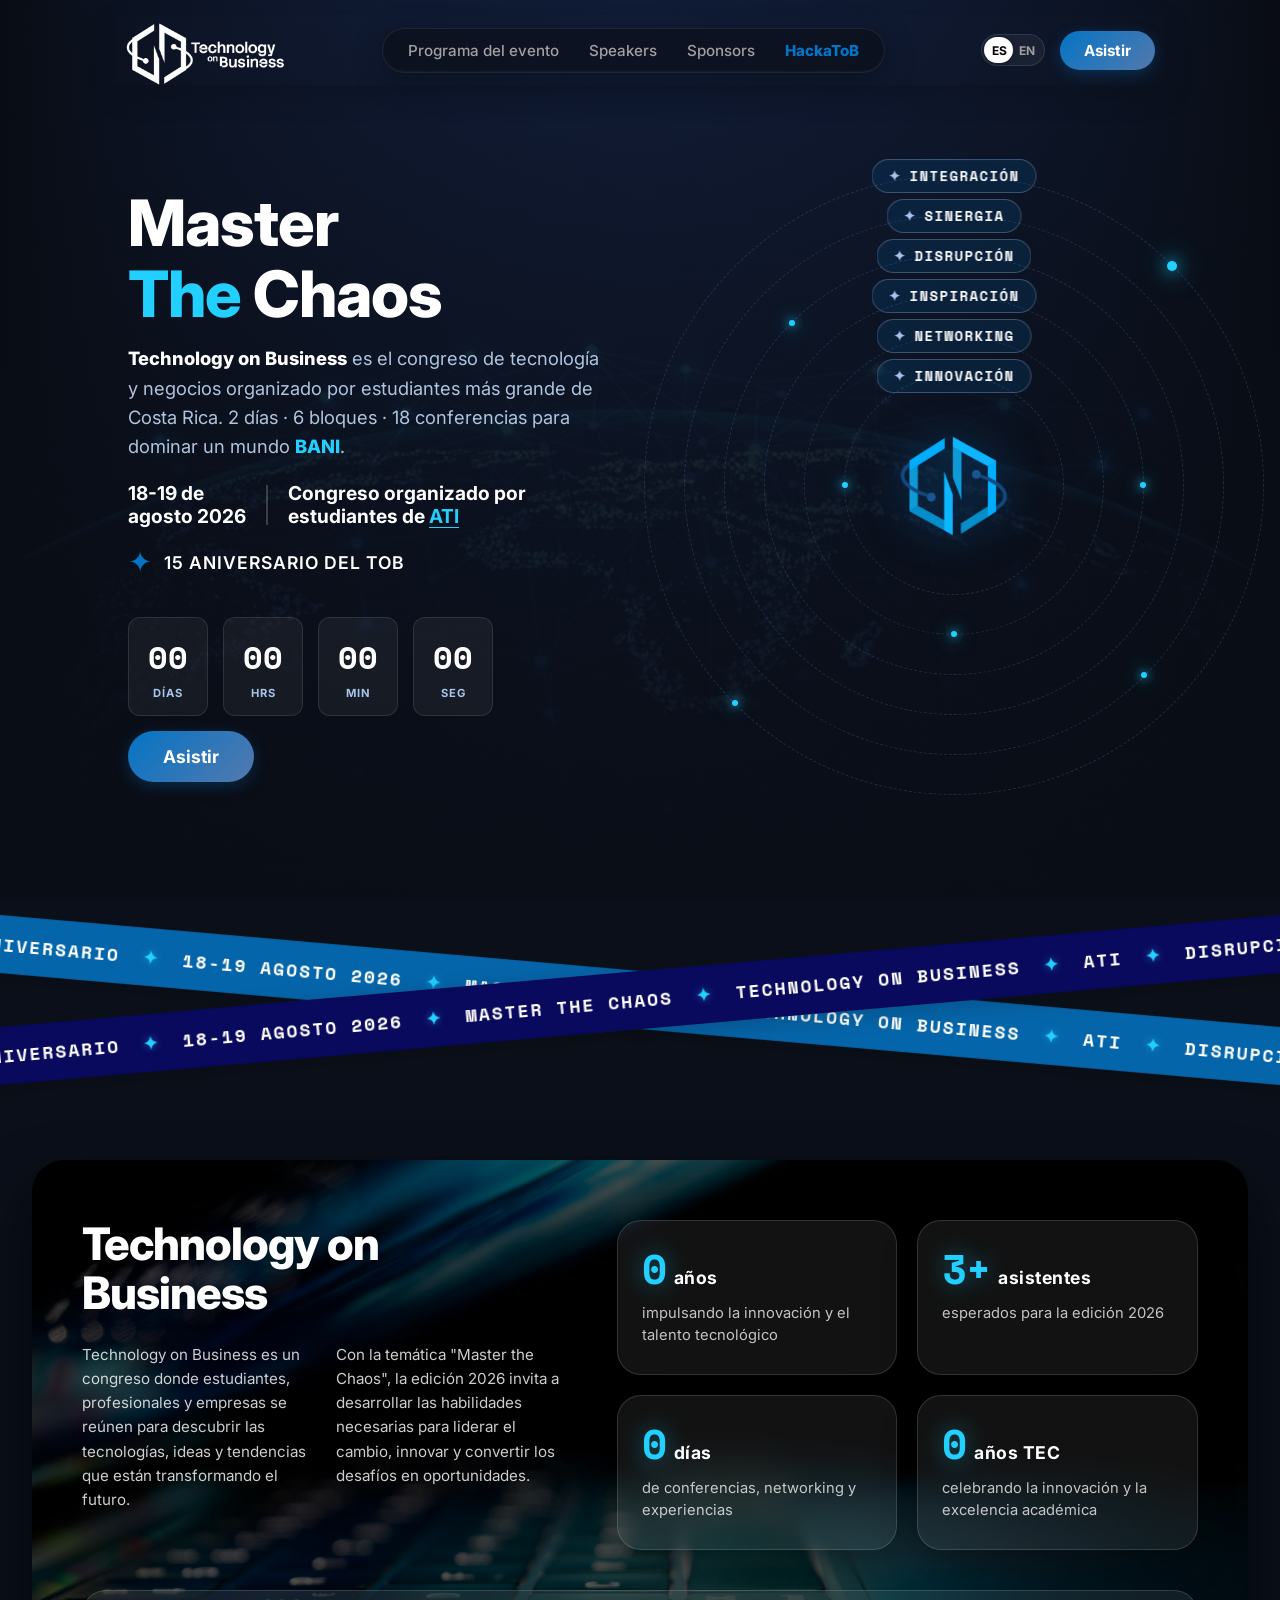
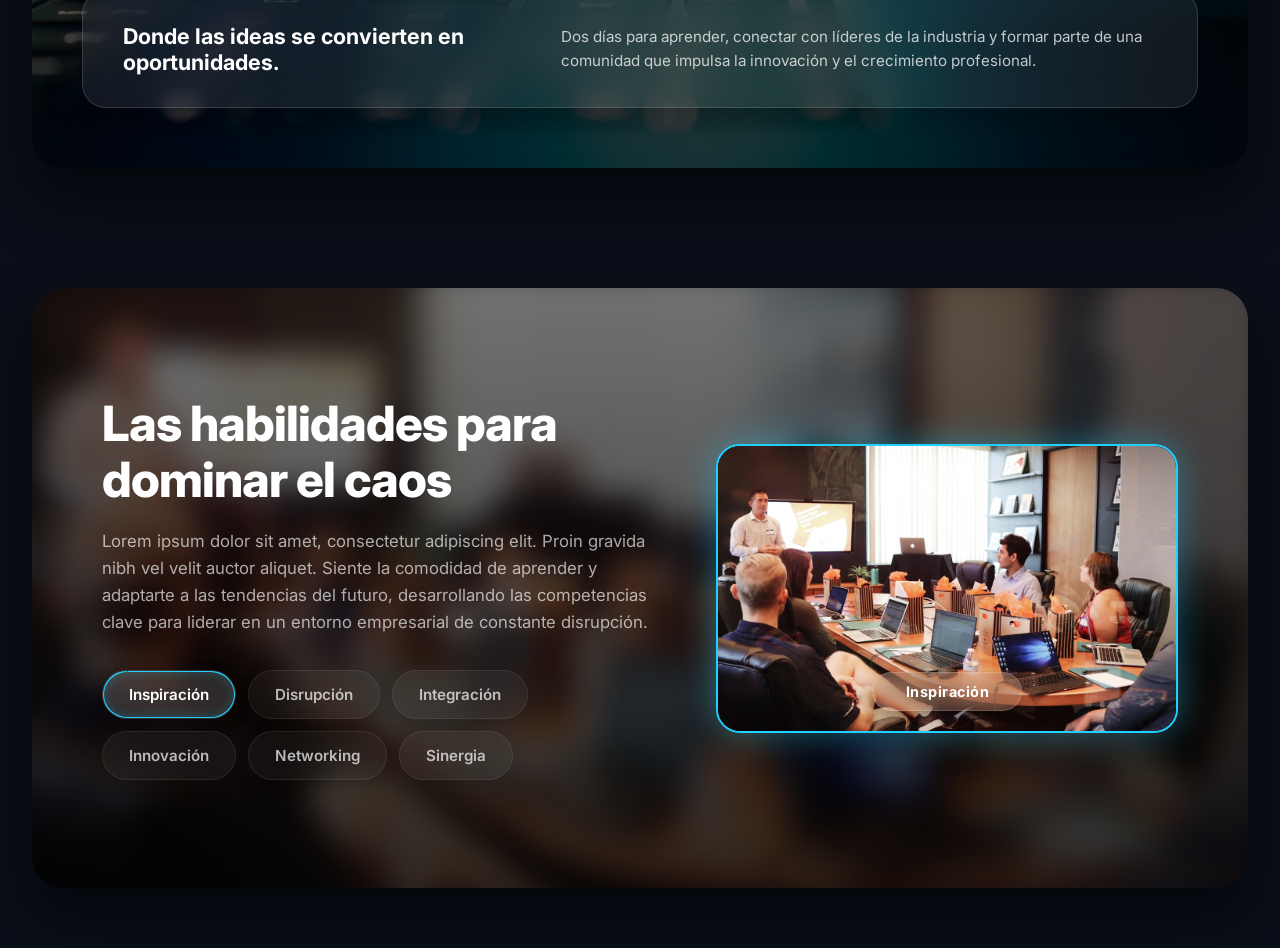
==== commit bec2f1a7: "fix: remove 'tob' text overlay from showcase card" ====
--- a/index.html
+++ b/index.html
@@ -336,7 +336,6 @@
             <!-- Columna Derecha: Tarjeta con Borde Azul Luminoso -->
             <div class="skills-content-right">
                 <div class="skills-showcase-card">
-                    <div class="skills-card-logo">tob</div>
                     <img id="skillsShowcaseImage" class="skills-showcase-img" src="imagenes/InspiracionFondo.jpg" alt="Inspiración">
                     <div class="skills-card-footer">
                         <span id="skillsShowcaseLabel" class="skills-card-label">Inspiración</span>
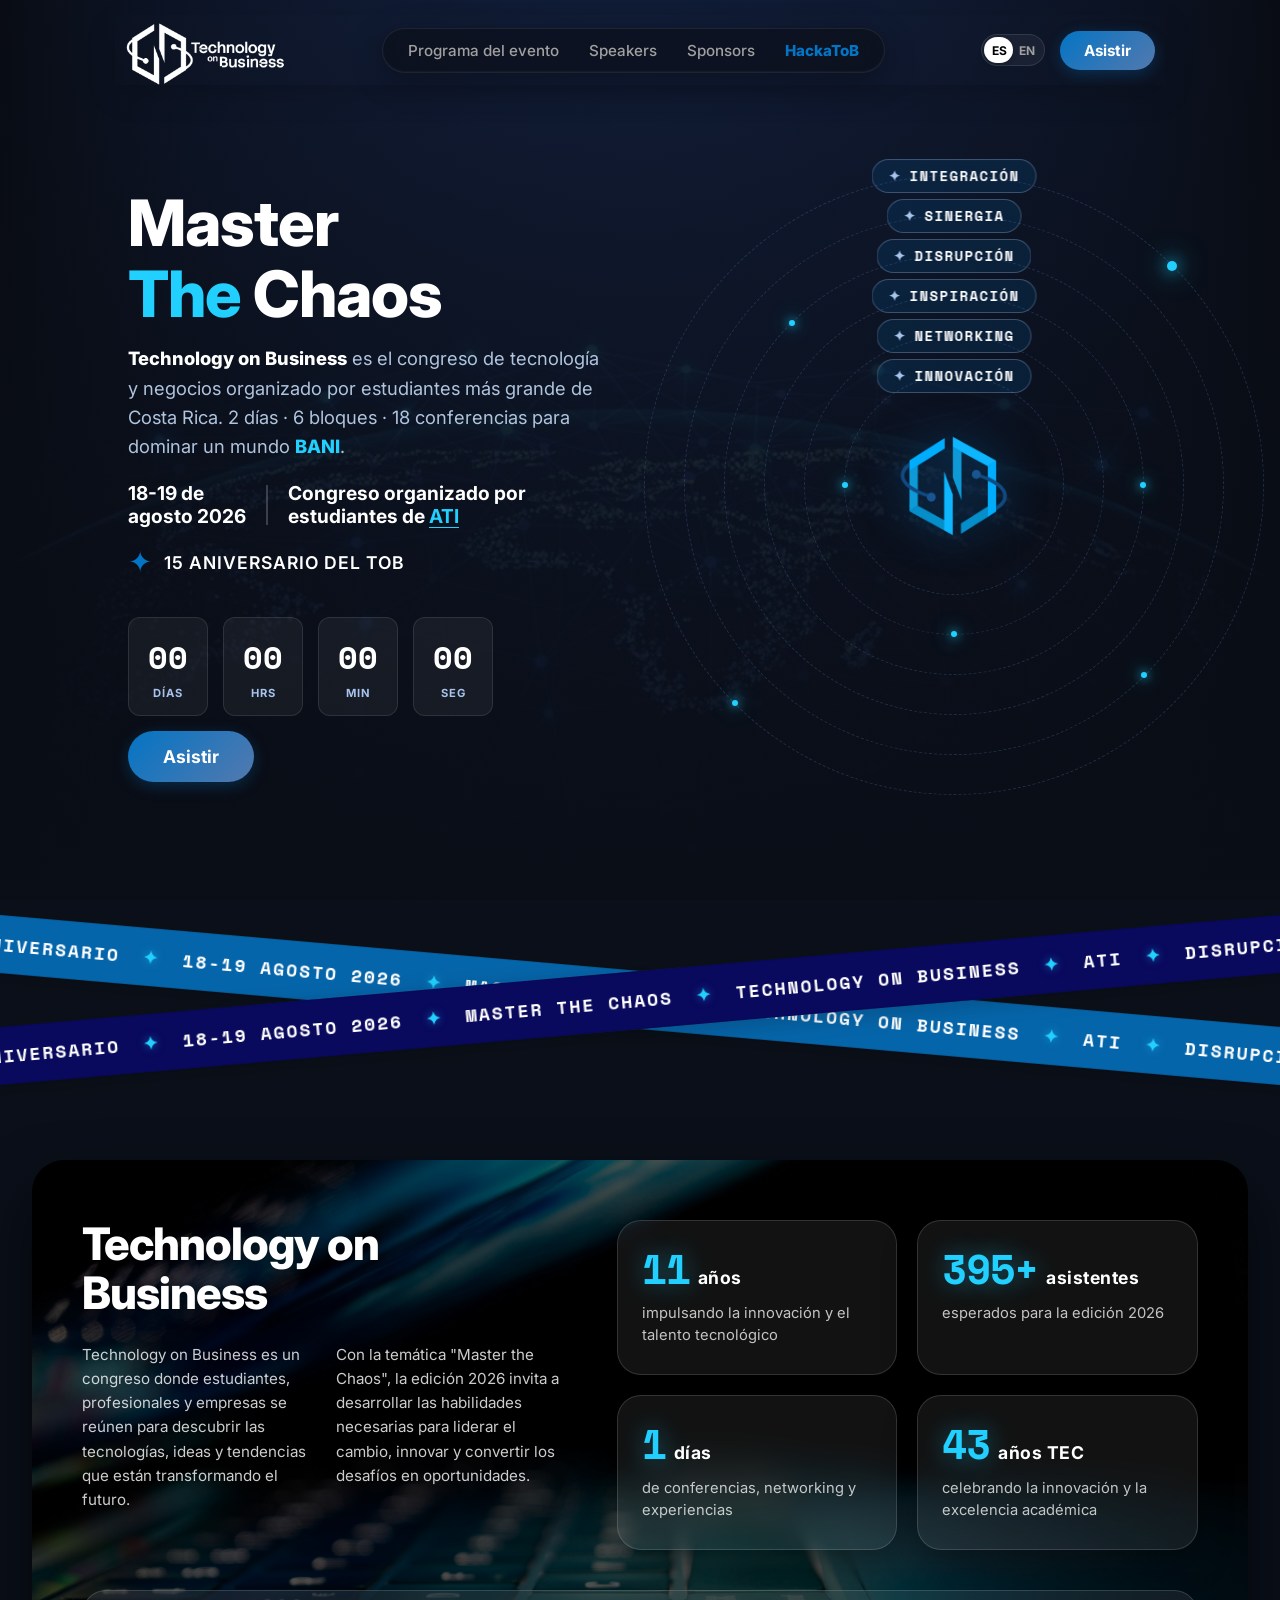
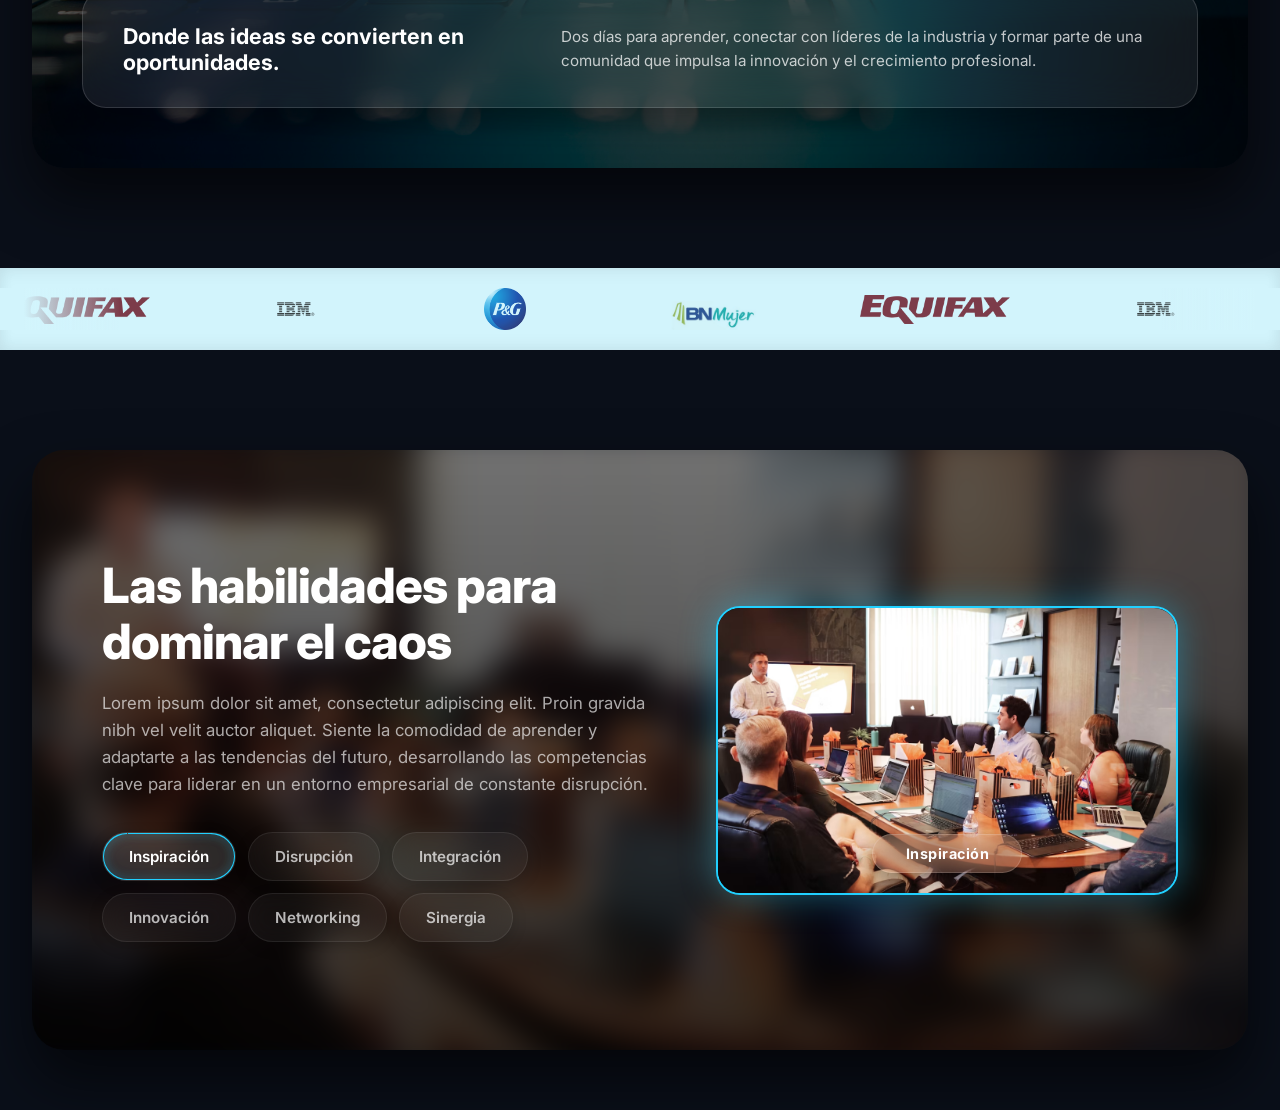
==== commit 3fe2d6a0: "feat: add sponsors scrolling marquee banner with rightward movement between about and skills section" ====
--- a/index.html
+++ b/index.html
@@ -294,6 +294,29 @@
             </div>
         </div>
     </section>
+
+    <!-- Banner de Patrocinadores (Logos hacia la derecha) -->
+    <div class="sponsors-banner">
+        <div class="sponsors-ticker-wrap">
+            <div class="sponsors-ticker">
+                <!-- Bloque 1 de logos -->
+                <div class="sponsor-item"><img src="imagenes/patrocinadores/Equifax.svg.webp" alt="Equifax"></div>
+                <div class="sponsor-item"><img src="imagenes/patrocinadores/IBM LOGO.png" alt="IBM"></div>
+                <div class="sponsor-item"><img src="imagenes/patrocinadores/Procter_&_Gamble_logo.svg.webp" alt="P&G"></div>
+                <div class="sponsor-item"><img src="imagenes/patrocinadores/bn mujer.jpg" alt="BN Mujer"></div>
+                <!-- Bloque 2 (Duplicado para scroll continuo) -->
+                <div class="sponsor-item"><img src="imagenes/patrocinadores/Equifax.svg.webp" alt="Equifax"></div>
+                <div class="sponsor-item"><img src="imagenes/patrocinadores/IBM LOGO.png" alt="IBM"></div>
+                <div class="sponsor-item"><img src="imagenes/patrocinadores/Procter_&_Gamble_logo.svg.webp" alt="P&G"></div>
+                <div class="sponsor-item"><img src="imagenes/patrocinadores/bn mujer.jpg" alt="BN Mujer"></div>
+                <!-- Bloque 3 (Duplicado para pantallas anchas) -->
+                <div class="sponsor-item"><img src="imagenes/patrocinadores/Equifax.svg.webp" alt="Equifax"></div>
+                <div class="sponsor-item"><img src="imagenes/patrocinadores/IBM LOGO.png" alt="IBM"></div>
+                <div class="sponsor-item"><img src="imagenes/patrocinadores/Procter_&_Gamble_logo.svg.webp" alt="P&G"></div>
+                <div class="sponsor-item"><img src="imagenes/patrocinadores/bn mujer.jpg" alt="BN Mujer"></div>
+            </div>
+        </div>
+    </div>
 
     <!-- Section Habilidades -->
     <section id="habilidades" class="skills-section">
--- a/style.css
+++ b/style.css
@@ -1477,4 +1477,85 @@
         padding: 12px 22px;
         font-size: 0.9rem;
     }
-}+}
+
+/* =========================================
+   BANNER DE PATROCINADORES (Scroll a la derecha)
+   ========================================= */
+.sponsors-banner {
+    width: 100%;
+    background-color: #d2f4fc; /* Celeste más claro y premium */
+    padding: 20px 0;
+    overflow: hidden;
+    display: flex;
+    align-items: center;
+    box-shadow: inset 0 5px 15px rgba(0, 0, 0, 0.05), inset 0 -5px 15px rgba(0, 0, 0, 0.05);
+    margin: 40px 0;
+}
+
+.sponsors-ticker-wrap {
+    width: 100%;
+    overflow: hidden;
+    position: relative;
+}
+
+/* Gradientes de desvanecimiento a los lados */
+.sponsors-ticker-wrap::before,
+.sponsors-ticker-wrap::after {
+    content: '';
+    position: absolute;
+    top: 0;
+    width: 120px;
+    height: 100%;
+    z-index: 2;
+    pointer-events: none;
+}
+
+.sponsors-ticker-wrap::before {
+    left: 0;
+    background: linear-gradient(to right, #d2f4fc 20%, transparent 100%);
+}
+
+.sponsors-ticker-wrap::after {
+    right: 0;
+    background: linear-gradient(to left, #d2f4fc 20%, transparent 100%);
+}
+
+.sponsors-ticker {
+    display: flex;
+    align-items: center;
+    gap: 80px;
+    width: max-content;
+    animation: scroll-right 28s linear infinite;
+}
+
+.sponsor-item {
+    display: flex;
+    align-items: center;
+    justify-content: center;
+    min-width: 130px;
+}
+
+.sponsor-item img {
+    height: 42px;
+    max-width: 150px;
+    object-fit: contain;
+    mix-blend-mode: multiply; /* Convierte fondos blancos de JPGs en transparentes */
+    opacity: 0.85;
+    transition: opacity 0.3s ease, filter 0.3s ease;
+}
+
+.sponsor-item img:hover {
+    opacity: 1;
+}
+
+/* Animación de desplazamiento hacia la derecha */
+@keyframes scroll-right {
+    0% {
+        transform: translateX(-33.3333%);
+    }
+    100% {
+        transform: translateX(0%);
+    }
+}
+
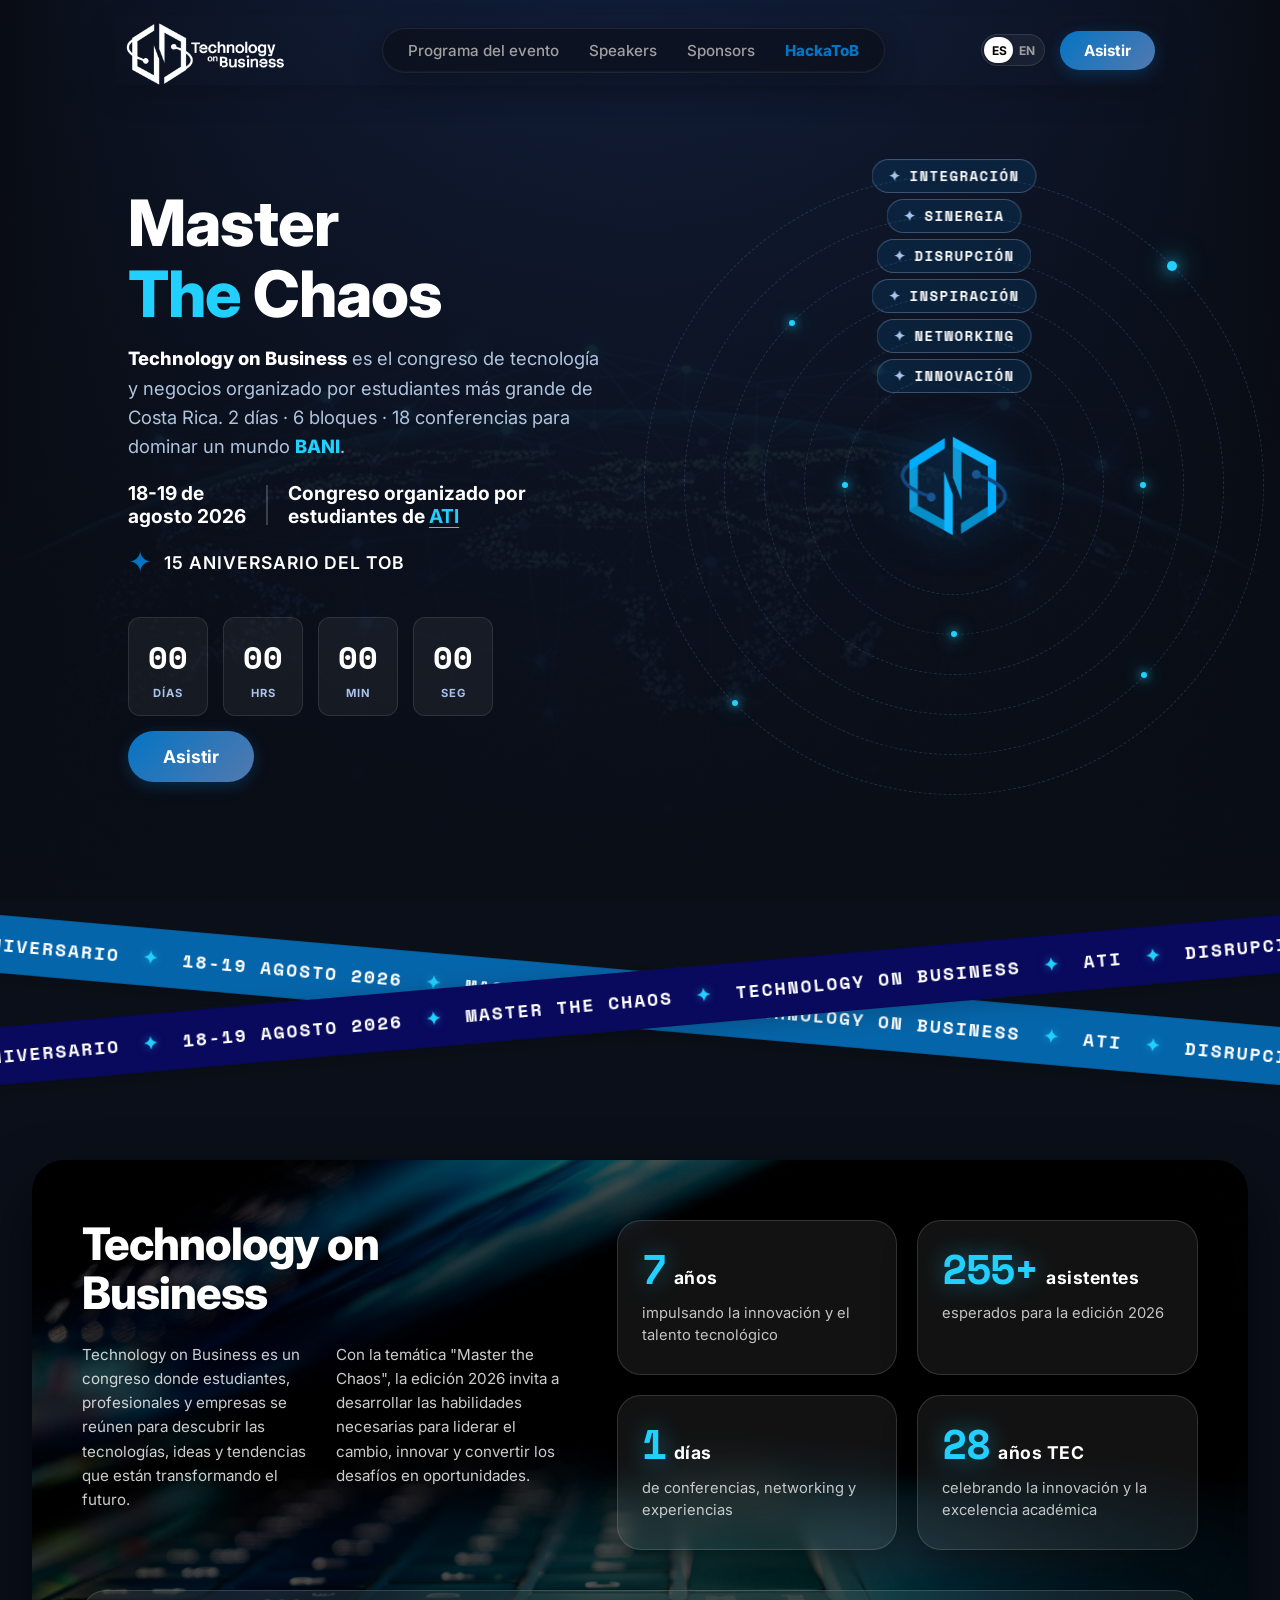
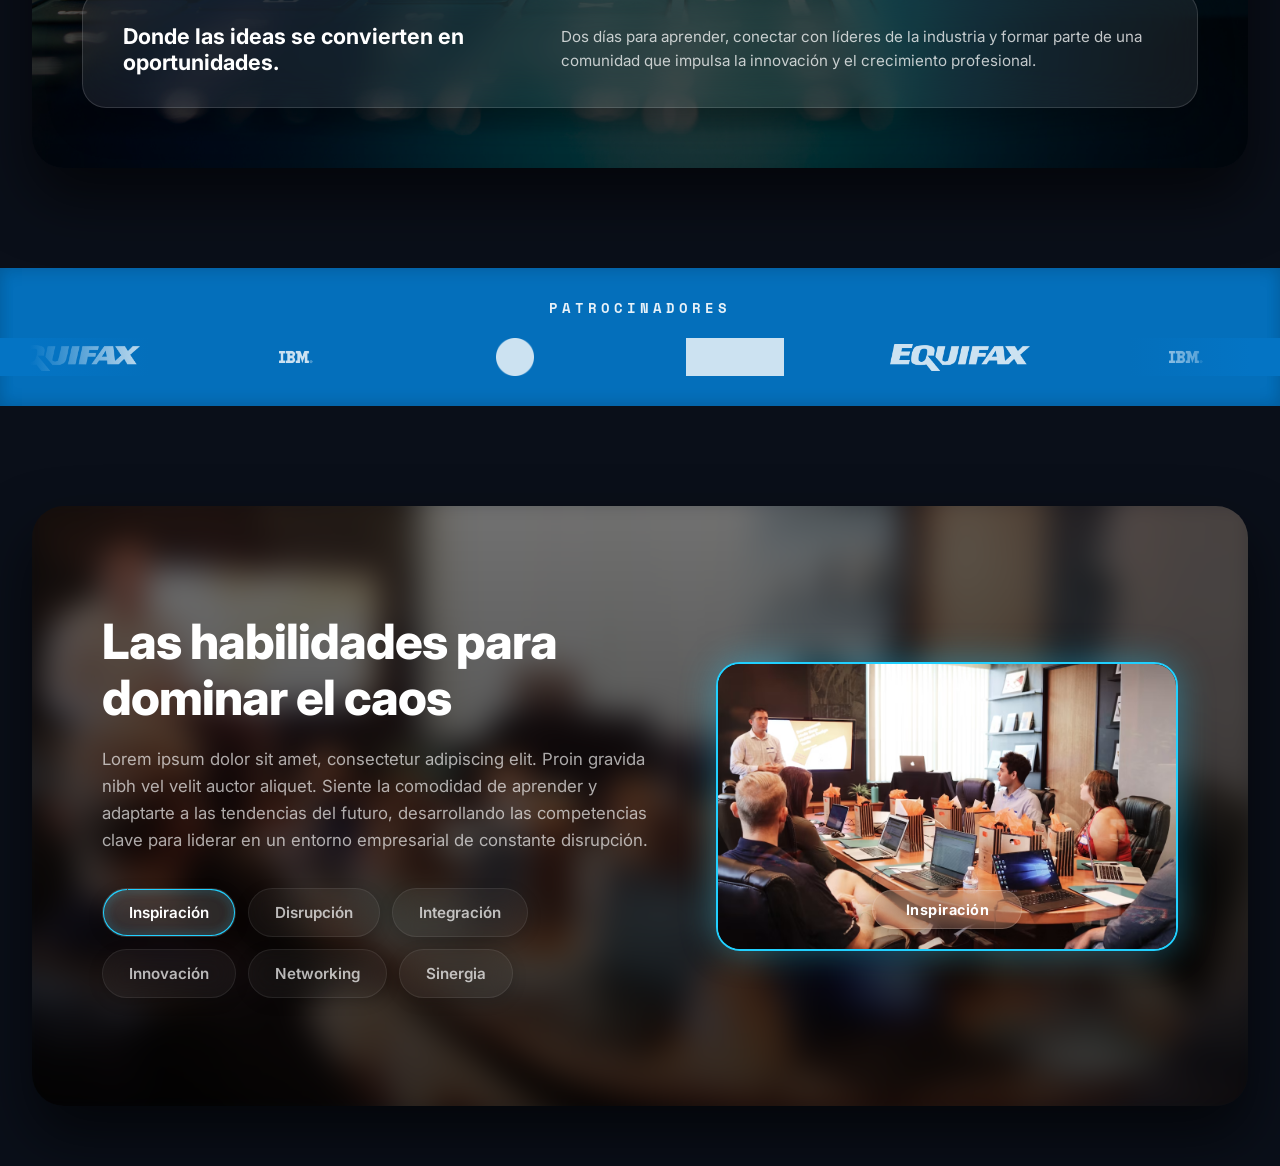
==== commit 0b287894: "feat: replace BN Mujer logo with TEC logo, add centered Patrocinadores title, and change background " ====
--- a/index.html
+++ b/index.html
@@ -297,23 +297,24 @@
 
     <!-- Banner de Patrocinadores (Logos hacia la derecha) -->
     <div class="sponsors-banner">
+        <h3 class="sponsors-title">Patrocinadores</h3>
         <div class="sponsors-ticker-wrap">
             <div class="sponsors-ticker">
                 <!-- Bloque 1 de logos -->
                 <div class="sponsor-item"><img src="imagenes/patrocinadores/Equifax.svg.webp" alt="Equifax"></div>
                 <div class="sponsor-item"><img src="imagenes/patrocinadores/IBM LOGO.png" alt="IBM"></div>
                 <div class="sponsor-item"><img src="imagenes/patrocinadores/Procter_&_Gamble_logo.svg.webp" alt="P&G"></div>
-                <div class="sponsor-item"><img src="imagenes/patrocinadores/bn mujer.jpg" alt="BN Mujer"></div>
+                <div class="sponsor-item"><img src="imagenes/patrocinadores/tec logo.png" alt="TEC"></div>
                 <!-- Bloque 2 (Duplicado para scroll continuo) -->
                 <div class="sponsor-item"><img src="imagenes/patrocinadores/Equifax.svg.webp" alt="Equifax"></div>
                 <div class="sponsor-item"><img src="imagenes/patrocinadores/IBM LOGO.png" alt="IBM"></div>
                 <div class="sponsor-item"><img src="imagenes/patrocinadores/Procter_&_Gamble_logo.svg.webp" alt="P&G"></div>
-                <div class="sponsor-item"><img src="imagenes/patrocinadores/bn mujer.jpg" alt="BN Mujer"></div>
+                <div class="sponsor-item"><img src="imagenes/patrocinadores/tec logo.png" alt="TEC"></div>
                 <!-- Bloque 3 (Duplicado para pantallas anchas) -->
                 <div class="sponsor-item"><img src="imagenes/patrocinadores/Equifax.svg.webp" alt="Equifax"></div>
                 <div class="sponsor-item"><img src="imagenes/patrocinadores/IBM LOGO.png" alt="IBM"></div>
                 <div class="sponsor-item"><img src="imagenes/patrocinadores/Procter_&_Gamble_logo.svg.webp" alt="P&G"></div>
-                <div class="sponsor-item"><img src="imagenes/patrocinadores/bn mujer.jpg" alt="BN Mujer"></div>
+                <div class="sponsor-item"><img src="imagenes/patrocinadores/tec logo.png" alt="TEC"></div>
             </div>
         </div>
     </div>
--- a/style.css
+++ b/style.css
@@ -1484,13 +1484,26 @@
    ========================================= */
 .sponsors-banner {
     width: 100%;
-    background-color: #d2f4fc; /* Celeste más claro y premium */
-    padding: 20px 0;
+    background-color: rgba(4, 116, 196, 0.95); /* Color de la línea del divisor */
+    padding: 30px 0;
     overflow: hidden;
     display: flex;
-    align-items: center;
-    box-shadow: inset 0 5px 15px rgba(0, 0, 0, 0.05), inset 0 -5px 15px rgba(0, 0, 0, 0.05);
+    flex-direction: column;
+    align-items: center;
+    gap: 20px;
+    box-shadow: inset 0 5px 15px rgba(0, 0, 0, 0.1), inset 0 -5px 15px rgba(0, 0, 0, 0.1);
     margin: 40px 0;
+}
+
+.sponsors-title {
+    font-family: var(--font-tech);
+    font-size: 0.85rem;
+    font-weight: 700;
+    color: rgba(255, 255, 255, 0.9);
+    text-transform: uppercase;
+    letter-spacing: 4px;
+    margin: 0;
+    text-align: center;
 }
 
 .sponsors-ticker-wrap {
@@ -1505,7 +1518,7 @@
     content: '';
     position: absolute;
     top: 0;
-    width: 120px;
+    width: 150px;
     height: 100%;
     z-index: 2;
     pointer-events: none;
@@ -1513,18 +1526,18 @@
 
 .sponsors-ticker-wrap::before {
     left: 0;
-    background: linear-gradient(to right, #d2f4fc 20%, transparent 100%);
+    background: linear-gradient(to right, rgb(4, 116, 196) 20%, transparent 100%);
 }
 
 .sponsors-ticker-wrap::after {
     right: 0;
-    background: linear-gradient(to left, #d2f4fc 20%, transparent 100%);
+    background: linear-gradient(to left, rgb(4, 116, 196) 20%, transparent 100%);
 }
 
 .sponsors-ticker {
     display: flex;
     align-items: center;
-    gap: 80px;
+    gap: 90px;
     width: max-content;
     animation: scroll-right 28s linear infinite;
 }
@@ -1537,12 +1550,12 @@
 }
 
 .sponsor-item img {
-    height: 42px;
-    max-width: 150px;
+    height: 38px;
+    max-width: 140px;
     object-fit: contain;
-    mix-blend-mode: multiply; /* Convierte fondos blancos de JPGs en transparentes */
-    opacity: 0.85;
-    transition: opacity 0.3s ease, filter 0.3s ease;
+    filter: brightness(0) invert(1); /* Hace los logos totalmente blancos */
+    opacity: 0.8;
+    transition: opacity 0.3s ease;
 }
 
 .sponsor-item img:hover {
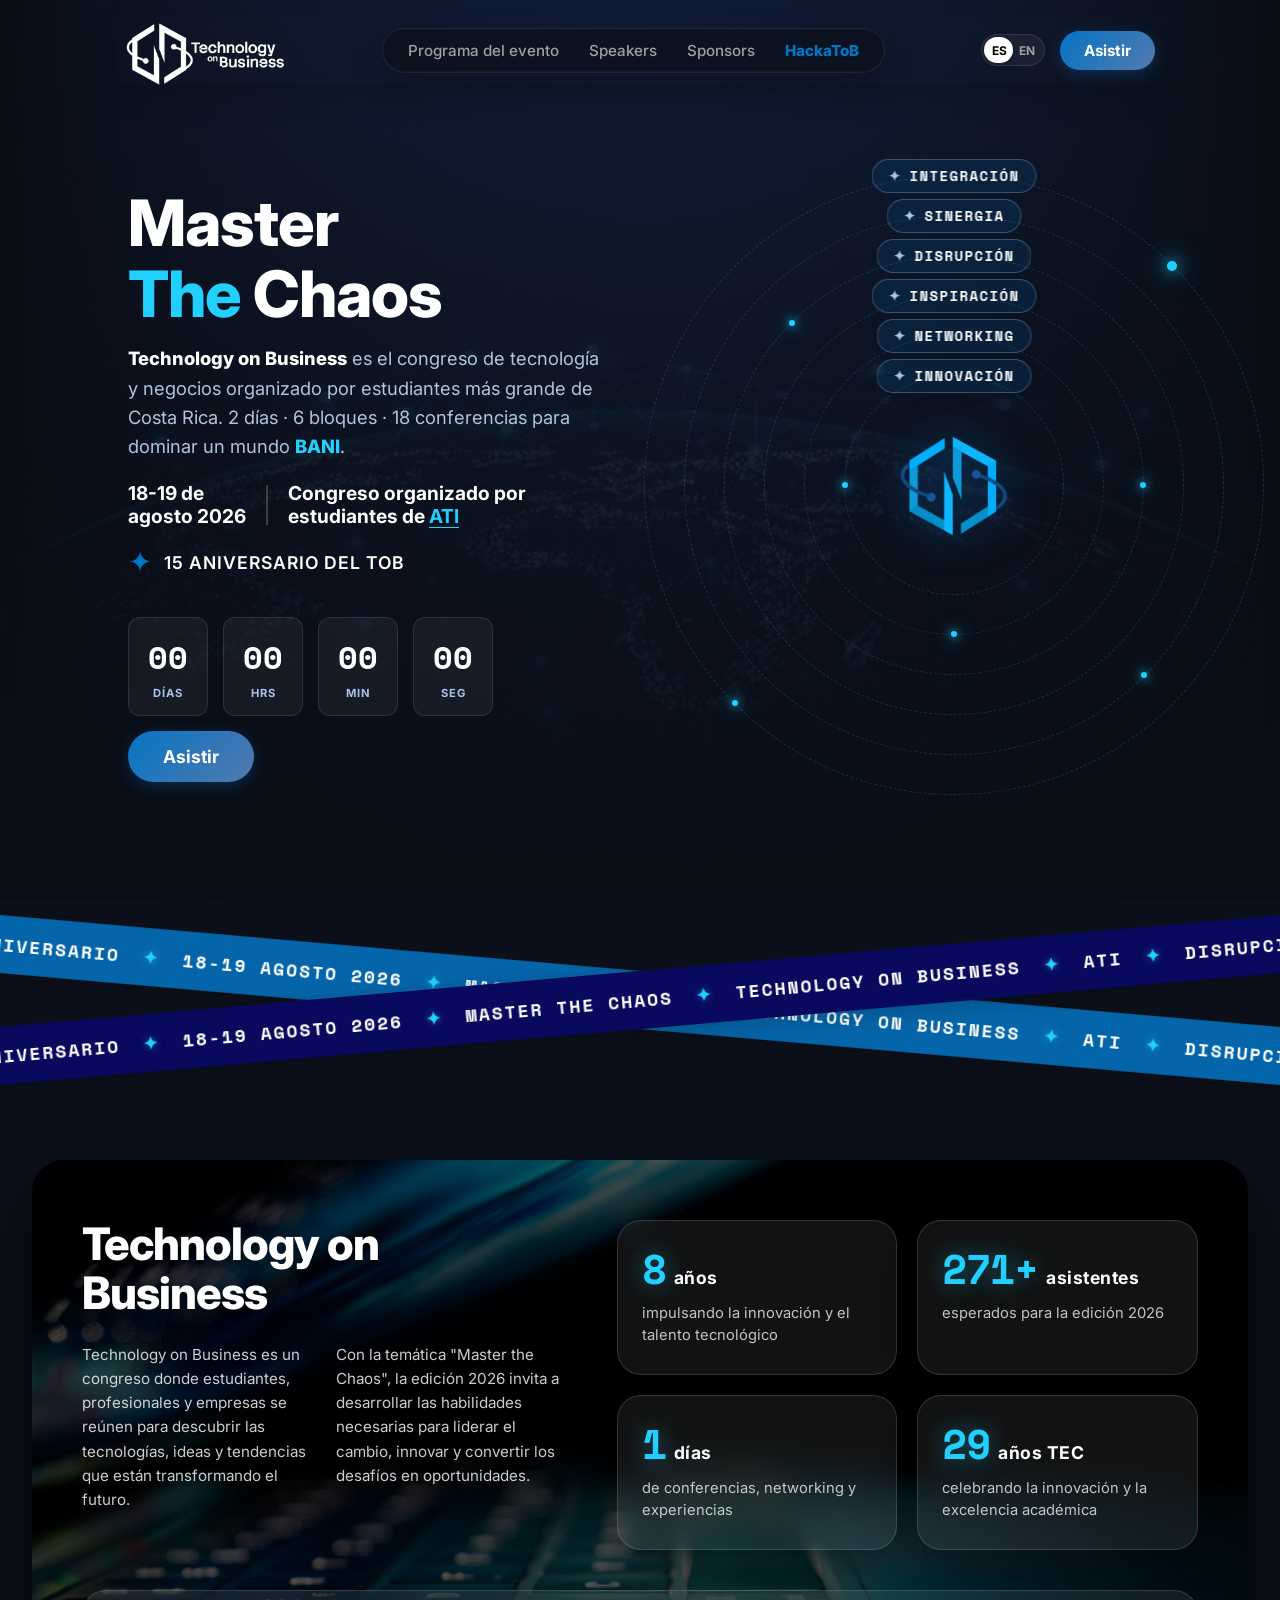
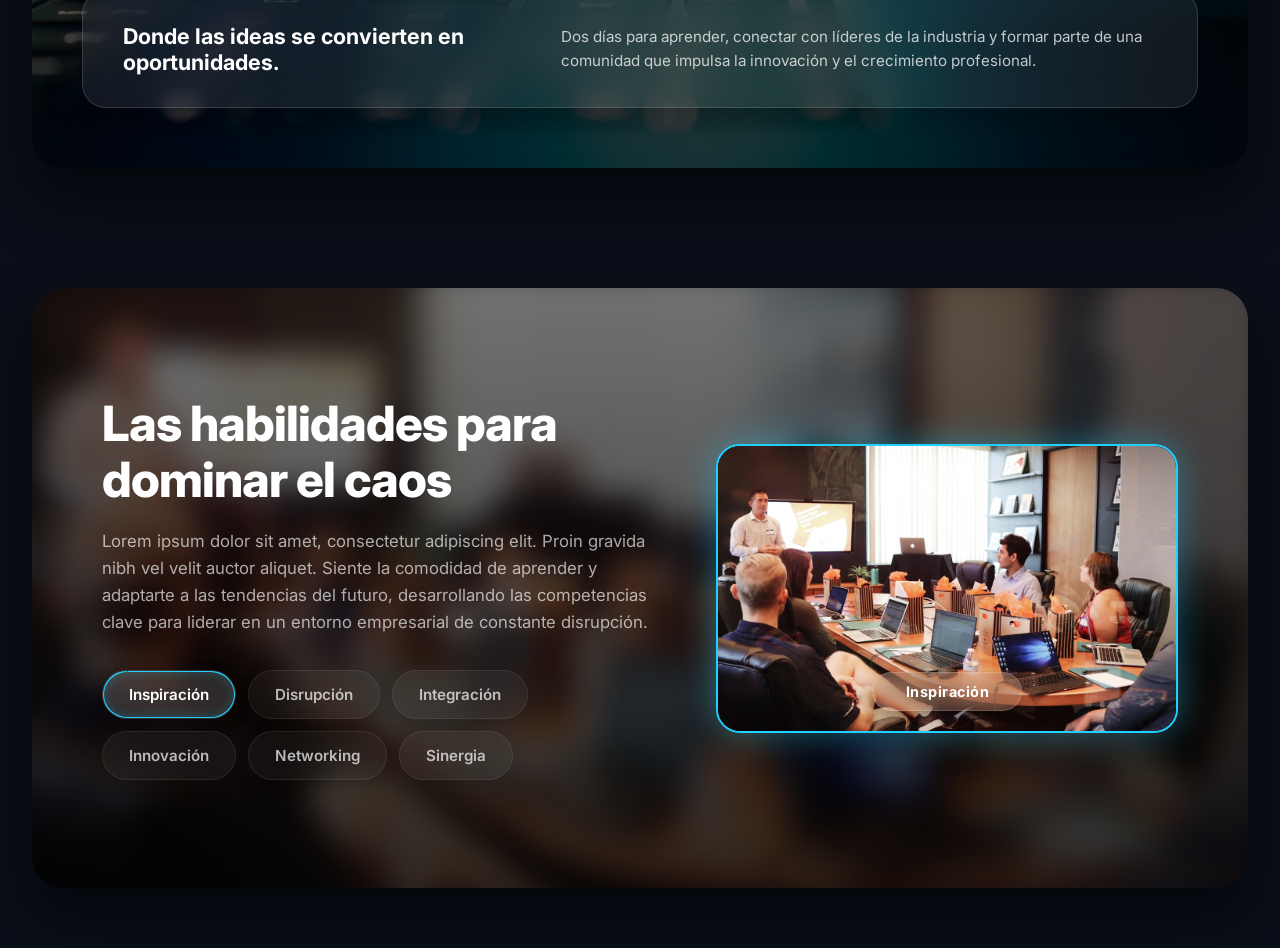
==== commit ad8c8113: "feat: remove sponsors banner ticker entirely" ====
--- a/index.html
+++ b/index.html
@@ -294,30 +294,6 @@
             </div>
         </div>
     </section>
-
-    <!-- Banner de Patrocinadores (Logos hacia la derecha) -->
-    <div class="sponsors-banner">
-        <h3 class="sponsors-title">Patrocinadores</h3>
-        <div class="sponsors-ticker-wrap">
-            <div class="sponsors-ticker">
-                <!-- Bloque 1 de logos -->
-                <div class="sponsor-item"><img src="imagenes/patrocinadores/Equifax.svg.webp" alt="Equifax"></div>
-                <div class="sponsor-item"><img src="imagenes/patrocinadores/IBM LOGO.png" alt="IBM"></div>
-                <div class="sponsor-item"><img src="imagenes/patrocinadores/Procter_&_Gamble_logo.svg.webp" alt="P&G"></div>
-                <div class="sponsor-item"><img src="imagenes/patrocinadores/tec logo.png" alt="TEC"></div>
-                <!-- Bloque 2 (Duplicado para scroll continuo) -->
-                <div class="sponsor-item"><img src="imagenes/patrocinadores/Equifax.svg.webp" alt="Equifax"></div>
-                <div class="sponsor-item"><img src="imagenes/patrocinadores/IBM LOGO.png" alt="IBM"></div>
-                <div class="sponsor-item"><img src="imagenes/patrocinadores/Procter_&_Gamble_logo.svg.webp" alt="P&G"></div>
-                <div class="sponsor-item"><img src="imagenes/patrocinadores/tec logo.png" alt="TEC"></div>
-                <!-- Bloque 3 (Duplicado para pantallas anchas) -->
-                <div class="sponsor-item"><img src="imagenes/patrocinadores/Equifax.svg.webp" alt="Equifax"></div>
-                <div class="sponsor-item"><img src="imagenes/patrocinadores/IBM LOGO.png" alt="IBM"></div>
-                <div class="sponsor-item"><img src="imagenes/patrocinadores/Procter_&_Gamble_logo.svg.webp" alt="P&G"></div>
-                <div class="sponsor-item"><img src="imagenes/patrocinadores/tec logo.png" alt="TEC"></div>
-            </div>
-        </div>
-    </div>
 
     <!-- Section Habilidades -->
     <section id="habilidades" class="skills-section">
--- a/style.css
+++ b/style.css
@@ -1478,97 +1478,4 @@
         font-size: 0.9rem;
     }
 }
-
-/* =========================================
-   BANNER DE PATROCINADORES (Scroll a la derecha)
-   ========================================= */
-.sponsors-banner {
-    width: 100%;
-    background-color: rgba(4, 116, 196, 0.95); /* Color de la línea del divisor */
-    padding: 30px 0;
-    overflow: hidden;
-    display: flex;
-    flex-direction: column;
-    align-items: center;
-    gap: 20px;
-    box-shadow: inset 0 5px 15px rgba(0, 0, 0, 0.1), inset 0 -5px 15px rgba(0, 0, 0, 0.1);
-    margin: 40px 0;
-}
-
-.sponsors-title {
-    font-family: var(--font-tech);
-    font-size: 0.85rem;
-    font-weight: 700;
-    color: rgba(255, 255, 255, 0.9);
-    text-transform: uppercase;
-    letter-spacing: 4px;
-    margin: 0;
-    text-align: center;
-}
-
-.sponsors-ticker-wrap {
-    width: 100%;
-    overflow: hidden;
-    position: relative;
-}
-
-/* Gradientes de desvanecimiento a los lados */
-.sponsors-ticker-wrap::before,
-.sponsors-ticker-wrap::after {
-    content: '';
-    position: absolute;
-    top: 0;
-    width: 150px;
-    height: 100%;
-    z-index: 2;
-    pointer-events: none;
-}
-
-.sponsors-ticker-wrap::before {
-    left: 0;
-    background: linear-gradient(to right, rgb(4, 116, 196) 20%, transparent 100%);
-}
-
-.sponsors-ticker-wrap::after {
-    right: 0;
-    background: linear-gradient(to left, rgb(4, 116, 196) 20%, transparent 100%);
-}
-
-.sponsors-ticker {
-    display: flex;
-    align-items: center;
-    gap: 90px;
-    width: max-content;
-    animation: scroll-right 28s linear infinite;
-}
-
-.sponsor-item {
-    display: flex;
-    align-items: center;
-    justify-content: center;
-    min-width: 130px;
-}
-
-.sponsor-item img {
-    height: 38px;
-    max-width: 140px;
-    object-fit: contain;
-    filter: brightness(0) invert(1); /* Hace los logos totalmente blancos */
-    opacity: 0.8;
-    transition: opacity 0.3s ease;
-}
-
-.sponsor-item img:hover {
-    opacity: 1;
-}
-
-/* Animación de desplazamiento hacia la derecha */
-@keyframes scroll-right {
-    0% {
-        transform: translateX(-33.3333%);
-    }
-    100% {
-        transform: translateX(0%);
-    }
-}
 
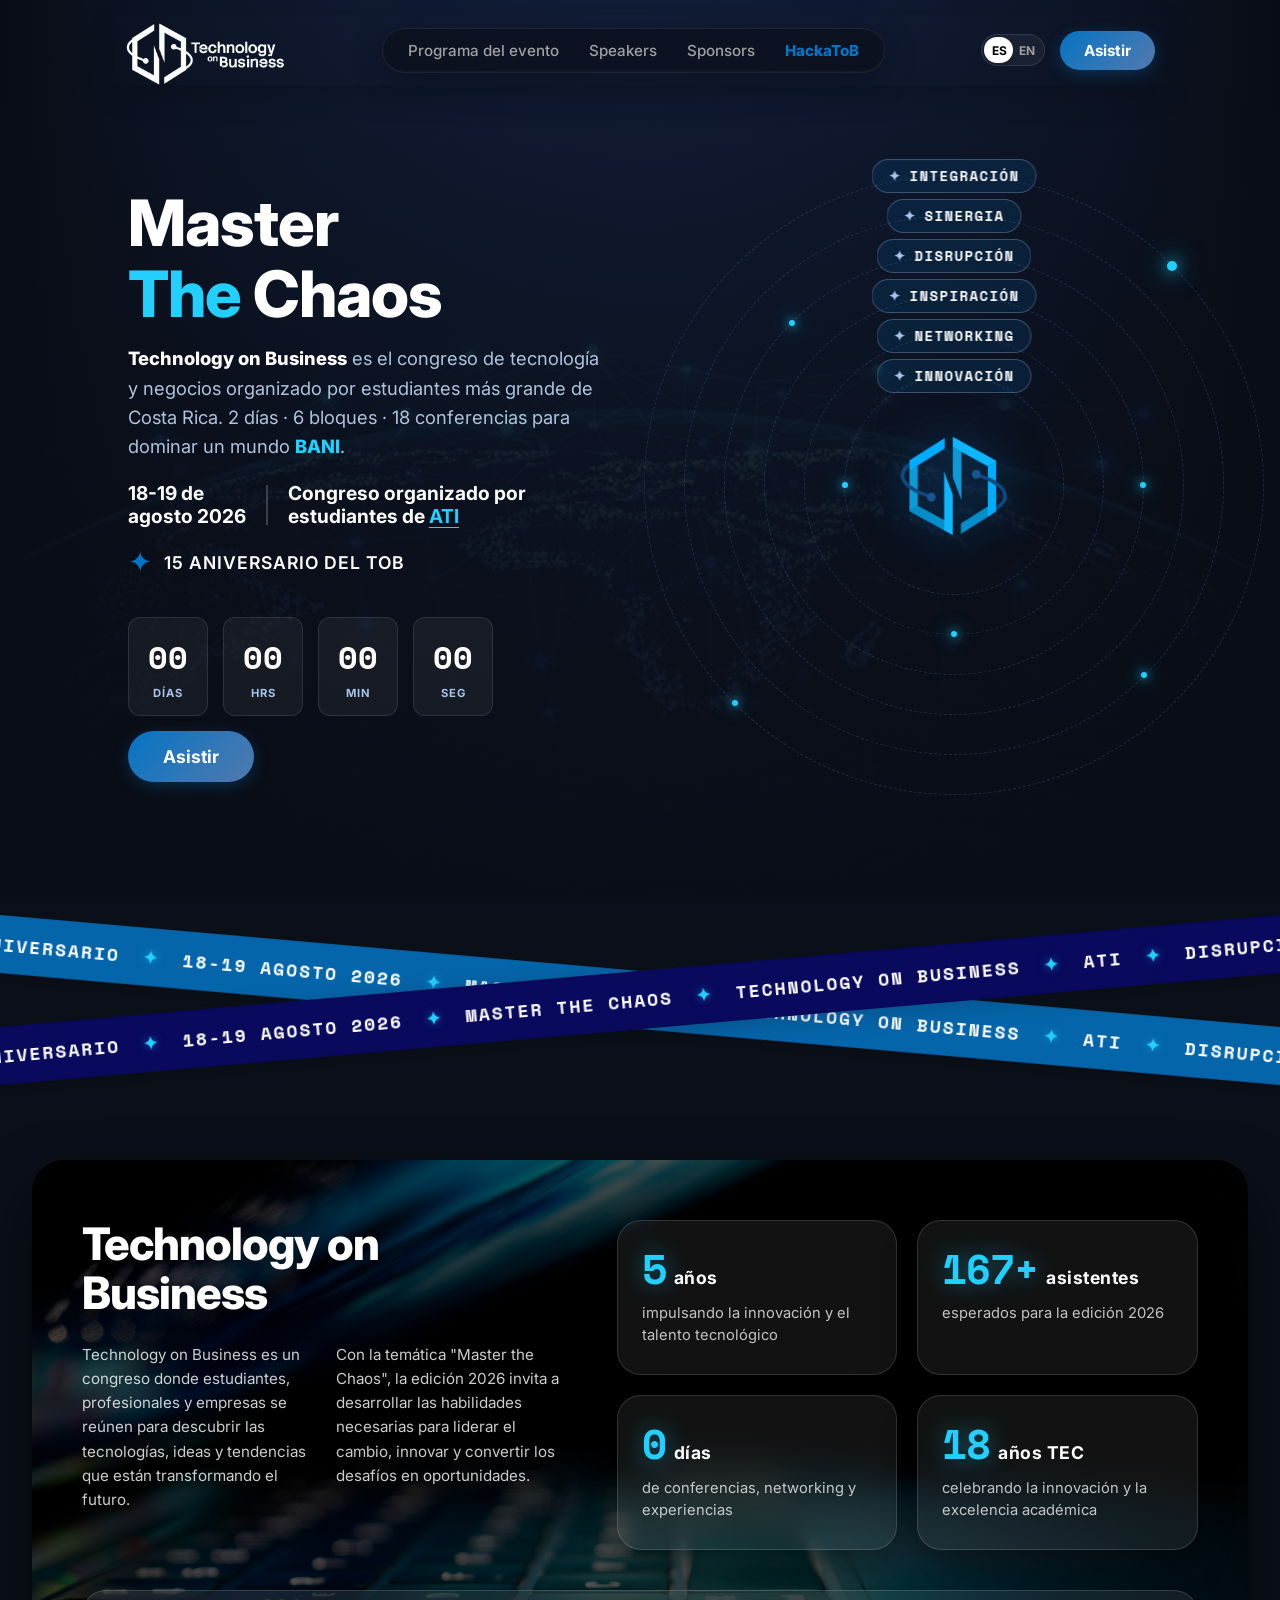
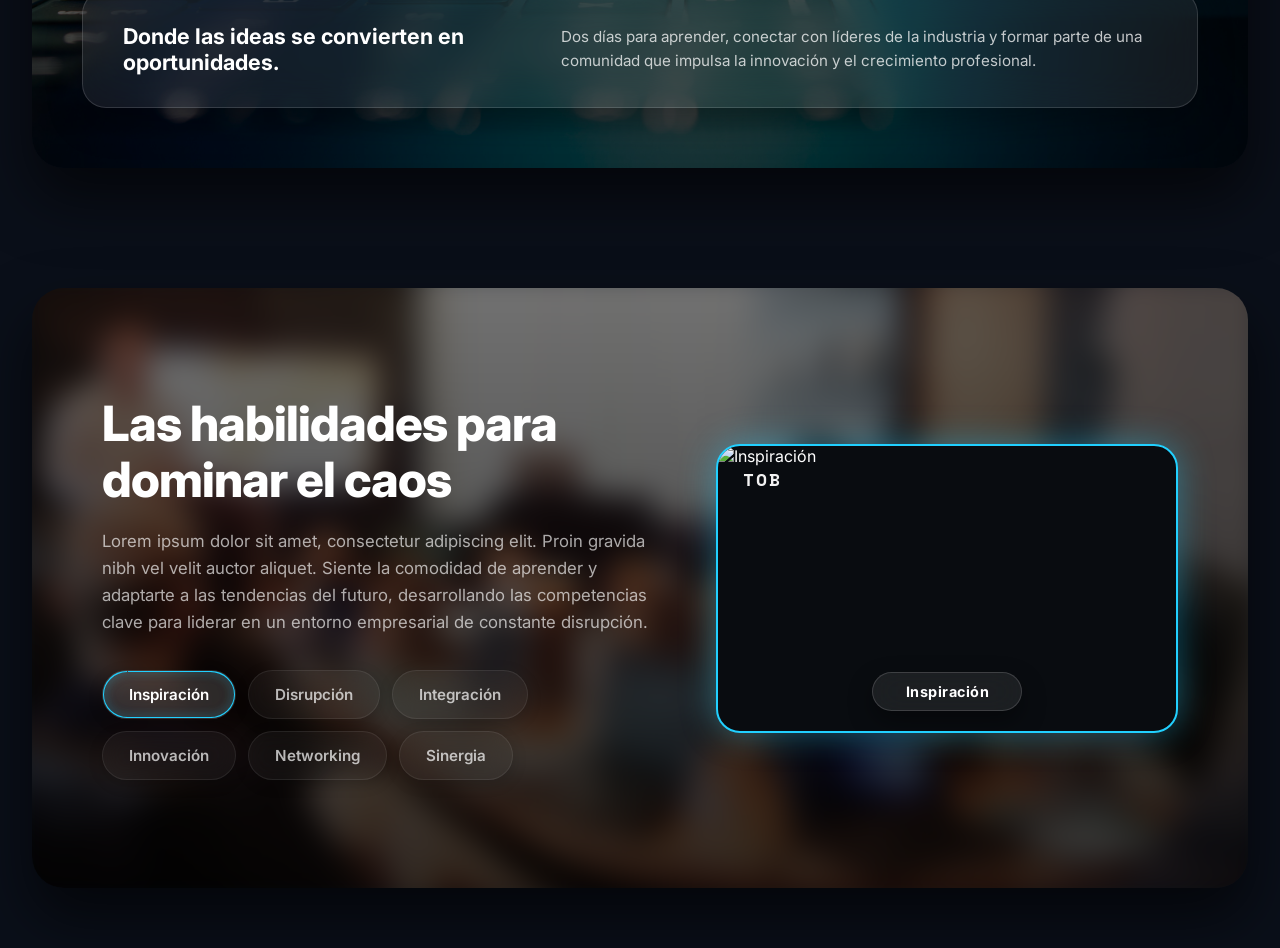
==== commit b9e6a519: "structure: organize main page with all components in main/ folder and create programa/ module struct" ====
--- a/index.html
+++ b/index.html
@@ -3,349 +3,15 @@
 
 <head>
     <meta charset="UTF-8">
-    <meta name="viewport" content="width=device-width, initial-scale=1.0">
-    <title>ToB - Technology On Business</title>
-    <link rel="stylesheet" href="style.css">
+    <meta http-equiv="refresh" content="0; url=main/index.html">
+    <title>Technology On Business</title>
+    <script type="text/javascript">
+        window.location.href = "main/index.html";
+    </script>
 </head>
 
 <body>
-
-    <!-- Pantalla de Carga -->
-    <div id="loader-wrapper" class="loader-wrapper">
-        <img src="imagenes/IsotipoColor.png" alt="Cargando ToB..." class="loader-logo">
-    </div>
-
-    <!-- Navbar -->
-    <nav class="navbar" id="navbar">
-        <!-- Izquierda -->
-        <div class="navbar-left">
-            <a href="#" class="logo-link">
-                <img src="imagenes/LogoTob.png" alt="Logo ToB" class="logo-img">
-            </a>
-        </div>
-
-        <!-- Centro -->
-        <div class="navbar-center">
-            <div class="nav-item">
-                <a href="#programa" class="nav-link">Programa del evento</a>
-                <div class="dropdown-duna">
-                    <div class="dropdown-content">
-                        <h4>Agenda completa</h4>
-                        <p>Descubre todas las charlas y talleres del ToB.</p>
-                    </div>
-                </div>
-            </div>
-            <div class="nav-item">
-                <a href="#speakers" class="nav-link">Speakers</a>
-                <div class="dropdown-duna">
-                    <div class="dropdown-content">
-                        <h4>Nuestros Ponentes</h4>
-                        <p>Conoce a los expertos que liderarán el evento.</p>
-                    </div>
-                </div>
-            </div>
-            <div class="nav-item">
-                <a href="#sponsors" class="nav-link">Sponsors</a>
-                <div class="dropdown-duna">
-                    <div class="dropdown-content">
-                        <h4>Nuestros Aliados</h4>
-                        <p>Empresas que hacen posible este evento.</p>
-                    </div>
-                </div>
-            </div>
-            <div class="nav-item">
-                <a href="#hackatob" class="nav-link highlight-link">HackaToB</a>
-                <div class="dropdown-duna">
-                    <div class="dropdown-content">
-                        <h4>Hackathon ToB</h4>
-                        <p>Participa en el reto de programación.</p>
-                    </div>
-                </div>
-            </div>
-        </div>
-
-        <!-- Derecha -->
-        <div class="navbar-right">
-            <div class="lang-selector" id="langToggle" data-lang="ES">
-                <span class="lang-text active">ES</span>
-                <span class="lang-text">EN</span>
-                <div class="lang-slider"></div>
-            </div>
-            <a href="#" class="btn btn-primary">Asistir</a>
-
-            <!-- Hamburger Menu Toggle (Mobile) -->
-            <button class="menu-toggle" id="menuToggle" aria-label="Menú">
-                <span class="hamburger"></span>
-            </button>
-        </div>
-    </nav>
-
-    <!-- Menú Móvil -->
-    <div class="mobile-nav" id="mobileNav">
-        <a href="#programa" class="mobile-link">Programa del evento</a>
-        <a href="#speakers" class="mobile-link">Speakers</a>
-        <a href="#sponsors" class="mobile-link">Sponsors</a>
-        <a href="#hackatob" class="mobile-link highlight-link">HackaToB</a>
-        <div class="mobile-actions">
-            <div class="lang-selector" id="langToggleMobile" data-lang="ES">
-                <span class="lang-text active">ES</span>
-                <span class="lang-text">EN</span>
-                <div class="lang-slider"></div>
-            </div>
-            <a href="#" class="btn btn-primary">Asistir</a>
-        </div>
-    </div>
-
-    <!-- Hero Section -->
-    <header class="hero" id="hero">
-        <div class="hero-content">
-            <h1 class="hero-title">Master <br><span class="text-cyan">The </span>Chaos</h1>
-
-            <p class="hero-slogan">
-                <span class="font-bold text-white">Technology on Business</span> es el congreso de tecnología y negocios
-                organizado por estudiantes más grande de Costa Rica. 2 días · 6 bloques · 18 conferencias para dominar
-                un mundo <span class="text-cyan font-bold">BANI</span>.
-            </p>
-
-            <div class="hero-info-box">
-                <div class="info-date">
-                    18-19 de<br>agosto 2026
-                </div>
-                <div class="info-divider"></div>
-                <div class="info-org">
-                    Congreso organizado por<br>estudiantes de <a href="#ati" class="text-cyan"
-                        style="text-decoration: underline; text-underline-offset: 4px;">ATI</a>
-                </div>
-            </div>
-
-            <div class="hero-badge">
-                <span class="badge-icon">✦</span> <span class="badge-text">15 ANIVERSARIO DEL TOB</span>
-            </div>
-
-            <div class="hero-countdown" id="countdown">
-                <div class="time-box">
-                    <span class="time-value" id="days">00</span>
-                    <span class="time-label">DÍAS</span>
-                </div>
-                <div class="time-box">
-                    <span class="time-value" id="hours">00</span>
-                    <span class="time-label">HRS</span>
-                </div>
-                <div class="time-box">
-                    <span class="time-value" id="minutes">00</span>
-                    <span class="time-label">MIN</span>
-                </div>
-                <div class="time-box">
-                    <span class="time-value" id="seconds">00</span>
-                    <span class="time-label">SEG</span>
-                </div>
-            </div>
-
-            <div class="hero-actions">
-                <a href="#" class="btn btn-primary btn-large">Asistir</a>
-            </div>
-        </div>
-
-        <!-- Derecha: Sistema Solar Interactivo -->
-        <div class="hero-visual">
-            <div class="solar-system" id="solarSystem">
-                <!-- Logo Central (Sol) -->
-                <div class="sun" id="heroLogo">
-                    <img src="imagenes/IsotipoColor.png" alt="ToB Isotipo" class="sun-img">
-                </div>
-
-                <!-- Órbitas y Planetas (6 palabras) -->
-                <!-- Órbita 1 (Más cercana, más rápida pero no tanto) -->
-                <div class="orbit orbit-1">
-                    <div class="planet"><span class="planet-word">Innovación</span></div>
-                    <div class="moon" style="top: 50%; left: 0;"></div>
-                </div>
-                <!-- Órbita 2 -->
-                <div class="orbit orbit-2">
-                    <div class="planet"><span class="planet-word">Networking</span></div>
-                    <div class="moon" style="top: 100%; left: 50%;"></div>
-                </div>
-                <!-- Órbita 3 -->
-                <div class="orbit orbit-3">
-                    <div class="planet"><span class="planet-word">Inspiración</span></div>
-                    <div class="moon" style="top: 50%; left: 100%;"></div>
-                </div>
-                <!-- Órbita 4 -->
-                <div class="orbit orbit-4">
-                    <div class="planet"><span class="planet-word">Disrupción</span></div>
-                    <div class="moon" style="top: 14.64%; left: 14.64%;"></div>
-                </div>
-                <!-- Órbita 5 -->
-                <div class="orbit orbit-5">
-                    <div class="planet"><span class="planet-word">Sinergia</span></div>
-                    <div class="moon" style="top: 85.35%; left: 85.35%;"></div>
-                </div>
-                <!-- Órbita 6 (Más lejana, más lenta) -->
-                <div class="orbit orbit-6">
-                    <div class="planet"><span class="planet-word">Integración</span></div>
-                    <div class="moon" style="top: 85.35%; left: 14.64%;"></div>
-                    <!-- Agregamos una segunda luna a la órbita más grande para que se vea como la imagen -->
-                    <div class="moon moon-large" style="top: 14.64%; left: 85.35%;"></div>
-                </div>
-            </div>
-        </div>
-    </header>
-
-    <!-- Franja Divisora (Crossed Marquee) -->
-    <div class="divider-marquee">
-        <!-- Franja 1 (Moviéndose a la izquierda, inclinada) -->
-        <div class="marquee-stripe marquee-1">
-            <div class="marquee-track track-left">
-                <span class="marquee-text">15 ANIVERSARIO <span class="text-cyan">✦</span> 18-19 AGOSTO 2026 <span
-                        class="text-cyan">✦</span> MASTER THE CHAOS <span class="text-cyan">✦</span> TECHNOLOGY ON
-                    BUSINESS <span class="text-cyan">✦</span> ATI <span class="text-cyan">✦</span> DISRUPCIÓN <span
-                        class="text-cyan">✦</span> NETWORKING <span class="text-cyan">✦</span> </span>
-                <span class="marquee-text">15 ANIVERSARIO <span class="text-cyan">✦</span> 18-19 AGOSTO 2026 <span
-                        class="text-cyan">✦</span> MASTER THE CHAOS <span class="text-cyan">✦</span> TECHNOLOGY ON
-                    BUSINESS <span class="text-cyan">✦</span> ATI <span class="text-cyan">✦</span> DISRUPCIÓN <span
-                        class="text-cyan">✦</span> NETWORKING <span class="text-cyan">✦</span> </span>
-                <span class="marquee-text">15 ANIVERSARIO <span class="text-cyan">✦</span> 18-19 AGOSTO 2026 <span
-                        class="text-cyan">✦</span> MASTER THE CHAOS <span class="text-cyan">✦</span> TECHNOLOGY ON
-                    BUSINESS <span class="text-cyan">✦</span> ATI <span class="text-cyan">✦</span> DISRUPCIÓN <span
-                        class="text-cyan">✦</span> NETWORKING <span class="text-cyan">✦</span> </span>
-                <span class="marquee-text">15 ANIVERSARIO <span class="text-cyan">✦</span> 18-19 AGOSTO 2026 <span
-                        class="text-cyan">✦</span> MASTER THE CHAOS <span class="text-cyan">✦</span> TECHNOLOGY ON
-                    BUSINESS <span class="text-cyan">✦</span> ATI <span class="text-cyan">✦</span> DISRUPCIÓN <span
-                        class="text-cyan">✦</span> NETWORKING <span class="text-cyan">✦</span> </span>
-            </div>
-        </div>
-
-        <!-- Franja 2 (Moviéndose a la derecha, inclinada cruzada) -->
-        <div class="marquee-stripe marquee-2">
-            <div class="marquee-track track-right">
-                <span class="marquee-text">15 ANIVERSARIO <span class="text-cyan">✦</span> 18-19 AGOSTO 2026 <span
-                        class="text-cyan">✦</span> MASTER THE CHAOS <span class="text-cyan">✦</span> TECHNOLOGY ON
-                    BUSINESS <span class="text-cyan">✦</span> ATI <span class="text-cyan">✦</span> DISRUPCIÓN <span
-                        class="text-cyan">✦</span> NETWORKING <span class="text-cyan">✦</span> </span>
-                <span class="marquee-text">15 ANIVERSARIO <span class="text-cyan">✦</span> 18-19 AGOSTO 2026 <span
-                        class="text-cyan">✦</span> MASTER THE CHAOS <span class="text-cyan">✦</span> TECHNOLOGY ON
-                    BUSINESS <span class="text-cyan">✦</span> ATI <span class="text-cyan">✦</span> DISRUPCIÓN <span
-                        class="text-cyan">✦</span> NETWORKING <span class="text-cyan">✦</span> </span>
-                <span class="marquee-text">15 ANIVERSARIO <span class="text-cyan">✦</span> 18-19 AGOSTO 2026 <span
-                        class="text-cyan">✦</span> MASTER THE CHAOS <span class="text-cyan">✦</span> TECHNOLOGY ON
-                    BUSINESS <span class="text-cyan">✦</span> ATI <span class="text-cyan">✦</span> DISRUPCIÓN <span
-                        class="text-cyan">✦</span> NETWORKING <span class="text-cyan">✦</span> </span>
-                <span class="marquee-text">15 ANIVERSARIO <span class="text-cyan">✦</span> 18-19 AGOSTO 2026 <span
-                        class="text-cyan">✦</span> MASTER THE CHAOS <span class="text-cyan">✦</span> TECHNOLOGY ON
-                    BUSINESS <span class="text-cyan">✦</span> ATI <span class="text-cyan">✦</span> DISRUPCIÓN <span
-                        class="text-cyan">✦</span> NETWORKING <span class="text-cyan">✦</span> </span>
-            </div>
-        </div>
-    </div>
-
-    <!-- Section About -->
-    <section id="about" class="about-section">
-        <div class="about-container">
-            <!-- Parte Superior: Título + Descripción + Grid 2x2 -->
-            <div class="about-top">
-                <!-- Título (Línea naranja) y Descripción en columnas (Líneas rojas) -->
-                <div class="about-info">
-                    <h2 class="about-title">Technology on Business</h2>
-                    <div class="about-description">
-                        <p>Technology on Business es un congreso donde estudiantes, profesionales y empresas se reúnen para descubrir las tecnologías, ideas y tendencias que están transformando el futuro.</p>
-                        <p>Con la temática "Master the Chaos", la edición 2026 invita a desarrollar las habilidades necesarias para liderar el cambio, innovar y convertir los desafíos en oportunidades.</p>
-                    </div>
-                </div>
-
-                <!-- Cuadros Verdes (Grid 2x2 Glassmorphism con Contadores Animados) -->
-                <div class="about-grid">
-                    <div class="glass-card">
-                        <div class="stat-header">
-                            <span class="stat-number" data-target="15" data-suffix="">0</span>
-                            <span class="stat-label">años</span>
-                        </div>
-                        <p class="glass-card-desc">impulsando la innovación y el talento tecnológico</p>
-                    </div>
-                    <div class="glass-card">
-                        <div class="stat-header">
-                            <span class="stat-number" data-target="500" data-suffix="+">0</span>
-                            <span class="stat-label">asistentes</span>
-                        </div>
-                        <p class="glass-card-desc">esperados para la edición 2026</p>
-                    </div>
-                    <div class="glass-card">
-                        <div class="stat-header">
-                            <span class="stat-number" data-target="2" data-suffix="">0</span>
-                            <span class="stat-label">días</span>
-                        </div>
-                        <p class="glass-card-desc">de conferencias, networking y experiencias</p>
-                    </div>
-                    <div class="glass-card">
-                        <div class="stat-header">
-                            <span class="stat-number" data-target="55" data-suffix="">0</span>
-                            <span class="stat-label">años TEC</span>
-                        </div>
-                        <p class="glass-card-desc">celebrando la innovación y la excelencia académica</p>
-                    </div>
-                </div>
-            </div>
-
-            <!-- Cuadro Azul Alargado (Glassmorphism Horizontal) -->
-            <div class="about-bottom-card glass-card">
-                <div class="bottom-card-content">
-                    <h3 class="bottom-card-title">Donde las ideas se convierten en oportunidades.</h3>
-                    <p class="bottom-card-desc">Dos días para aprender, conectar con líderes de la industria y formar parte de una comunidad que impulsa la innovación y el crecimiento profesional.</p>
-                </div>
-            </div>
-        </div>
-    </section>
-
-    <!-- Section Habilidades -->
-    <section id="habilidades" class="skills-section">
-        <div class="skills-container">
-            <!-- Columna Izquierda: Título, Párrafo y Botones -->
-            <div class="skills-content-left">
-                <h2 class="skills-main-title">Las habilidades para dominar el caos</h2>
-                <p class="skills-main-desc">
-                    Lorem ipsum dolor sit amet, consectetur adipiscing elit. Proin gravida nibh vel velit auctor aliquet. Siente la comodidad de aprender y adaptarte a las tendencias del futuro, desarrollando las competencias clave para liderar en un entorno empresarial de constante disrupción.
-                </p>
-                
-                <div class="skills-pills-container">
-                    <button class="skill-pill active" data-bg="InspiracionFondo" data-name="Inspiración">
-                        <span class="pill-text">Inspiración</span>
-                        <svg class="pill-border-svg"><rect class="pill-border-rect" width="100%" height="100%" /></svg>
-                    </button>
-                    <button class="skill-pill" data-bg="DisrupcionFondo" data-name="Disrupción">
-                        <span class="pill-text">Disrupción</span>
-                        <svg class="pill-border-svg"><rect class="pill-border-rect" width="100%" height="100%" /></svg>
-                    </button>
-                    <button class="skill-pill" data-bg="IntegracionFondo" data-name="Integración">
-                        <span class="pill-text">Integración</span>
-                        <svg class="pill-border-svg"><rect class="pill-border-rect" width="100%" height="100%" /></svg>
-                    </button>
-                    <button class="skill-pill" data-bg="InnovacionFondo" data-name="Innovación">
-                        <span class="pill-text">Innovación</span>
-                        <svg class="pill-border-svg"><rect class="pill-border-rect" width="100%" height="100%" /></svg>
-                    </button>
-                    <button class="skill-pill" data-bg="NetworkingFondo" data-name="Networking">
-                        <span class="pill-text">Networking</span>
-                        <svg class="pill-border-svg"><rect class="pill-border-rect" width="100%" height="100%" /></svg>
-                    </button>
-                    <button class="skill-pill" data-bg="SinergiaFondo" data-name="Sinergia">
-                        <span class="pill-text">Sinergia</span>
-                        <svg class="pill-border-svg"><rect class="pill-border-rect" width="100%" height="100%" /></svg>
-                    </button>
-                </div>
-            </div>
-
-            <!-- Columna Derecha: Tarjeta con Borde Azul Luminoso -->
-            <div class="skills-content-right">
-                <div class="skills-showcase-card">
-                    <img id="skillsShowcaseImage" class="skills-showcase-img" src="imagenes/InspiracionFondo.jpg" alt="Inspiración">
-                    <div class="skills-card-footer">
-                        <span id="skillsShowcaseLabel" class="skills-card-label">Inspiración</span>
-                    </div>
-                </div>
-            </div>
-        </div>
-    </section>
-
-    <script src="script.js"></script>
+    <p>Redirigiendo a <a href="main/index.html">Technology On Business</a>...</p>
 </body>
 
 </html>
